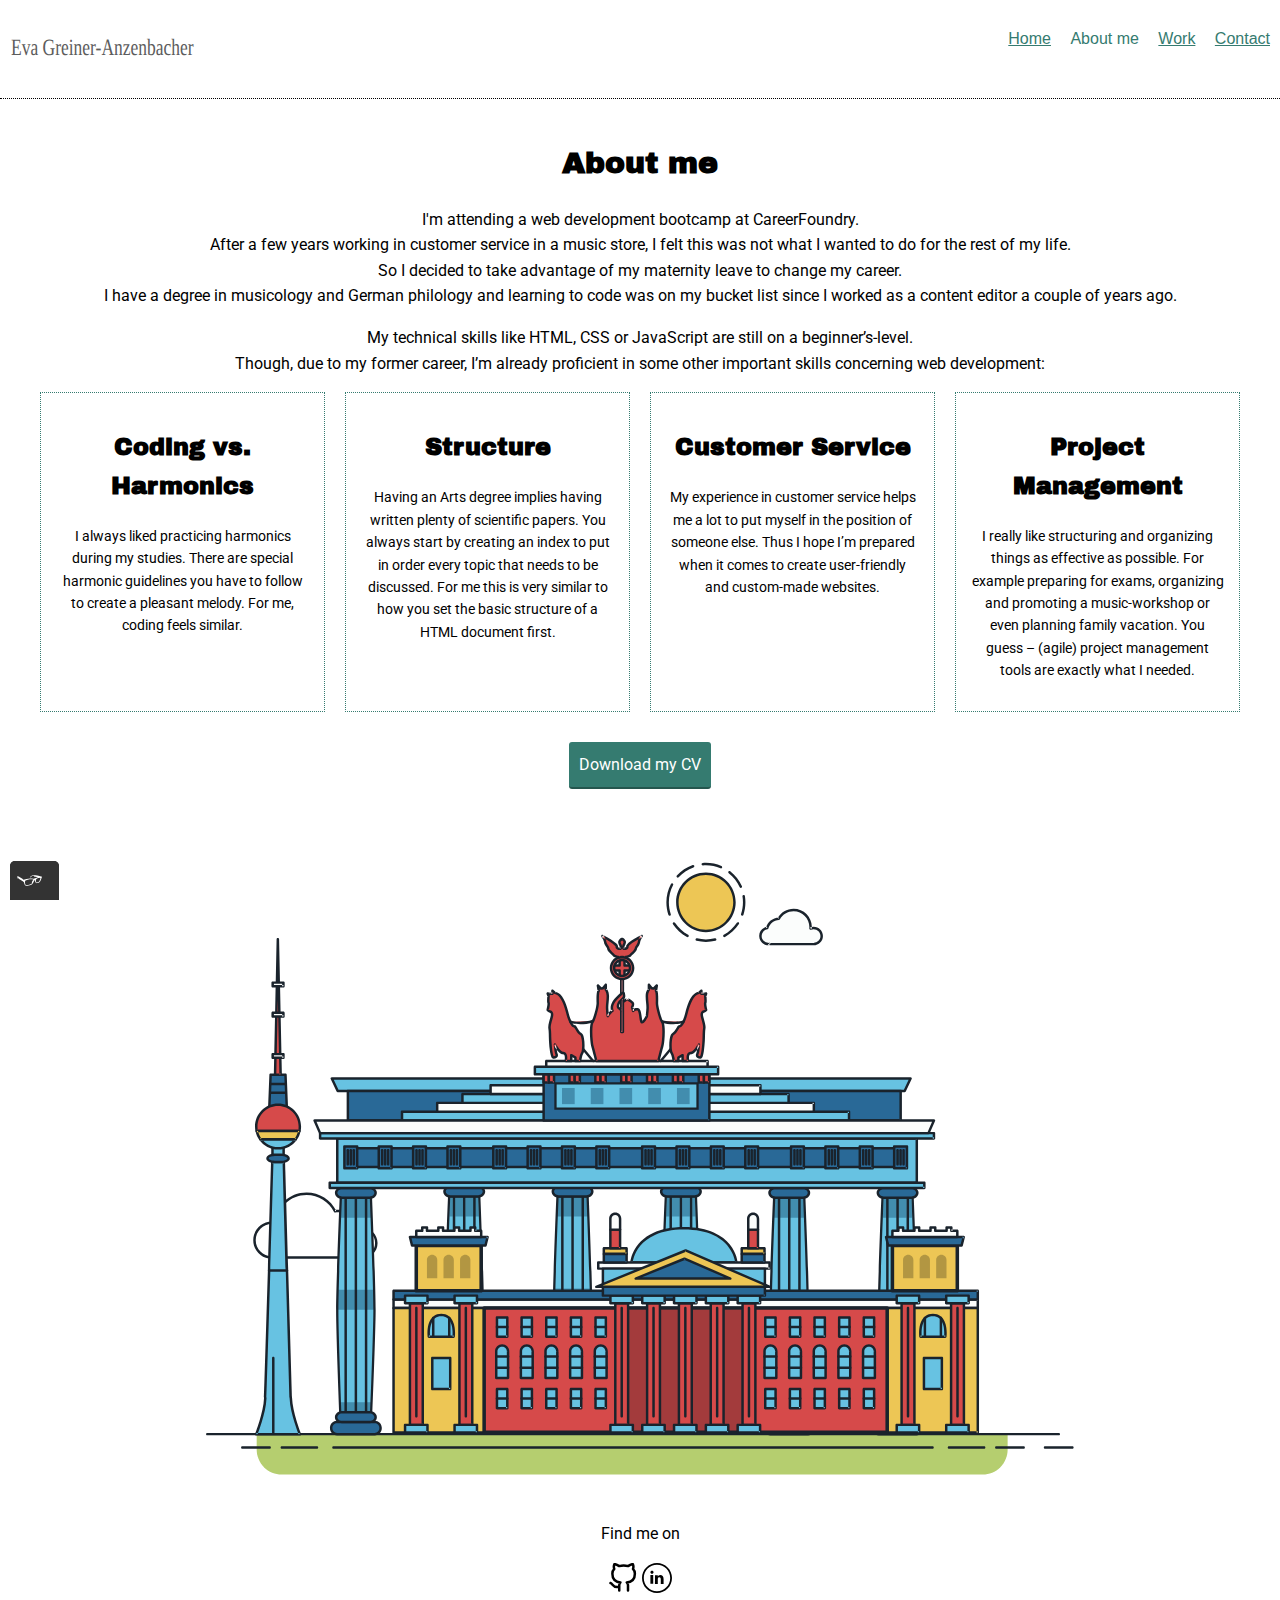
==== about.html @ 139b93e6 "Changed class name for navigation list items in about.html" ====
<!DOCTYPE html>
<html lang="en">
  <head>
    <meta charset="utf-8">
    <title>About Eva Greiner-Anzenbacher</title>
    <link rel="shortcut icon" type="image/png" href="img/shortcut_icon_2.png" sizes="32x32">
    <link rel="stylesheet" type="text/css" href="css/normalize.css">
    <link href="https://fonts.googleapis.com/css?family=Roboto:400,700&display=swap" rel="stylesheet">
    <link href="https://fonts.googleapis.com/css?family=Archivo+Black" rel="stylesheet">
    <link rel="stylesheet" type="text/CSS" href="css/style.production.css">
    <meta name="viewport" content="width=device-width, initial-scale=1">
  </head>
  <body>
    <header class="page-header">
      <a href="index.html"><img src="img/eva-greiner-anzenbacher-logo-2.svg" alt="Personal logo of Eva Greiner-Anzenbacher" class="page-header__item"></a>
      <nav class=" main navigation page-header__item">
        <ul role="menubar" class="navigation-list">
          <li role="presentation">
            <a href="index.html" role="menuitem" class="navigation-list__item navigation-list__item">Home</a>
          </li>
          <li role="presentation">
            <a href="about.html" role="menuitem" class="navigation-list__item navigation-list__item--active">About me</a>
          </li>
          <li role="presentation">
            <a href="work.html" role="menuitem" class="navigation-list__item">Work</a>
          </li>
          <li role="presentation">
            <a href="contact.html" role="menuitem" class="navigation-list__item">Contact</a>
          </li>
        </ul>
      </nav>
    </header>
    <div class="introduction">
      <h1>About me</h1>
      <p>I'm attending a web development bootcamp at CareerFoundry.<br>
        After a few years working in customer service in a music store, I felt this was not what I wanted to do for the rest of my life.<br>
        So I decided to take advantage of my maternity leave to change my career.  <br>
        I have a degree in musicology and German philology and learning to code was on my bucket list since I worked as a content editor a couple of years ago.</p>
      <p>My technical skills like HTML, CSS or JavaScript are still on a beginner’s-level.<br>
        Though, due to my former career, I’m already proficient in some other important skills concerning web development:</p>
        <section>
          <div class="my-skills">
            <div class="my-skills__item">
              <h2>Coding vs. Harmonics</h2>
              <p>I always liked practicing harmonics during my studies. There are special harmonic guidelines you have to follow to create a pleasant melody. For me, coding feels similar.</p>
            </div>
            <div class="my-skills__item">
              <h2>Structure</h2>
              <p>Having an Arts degree implies having written plenty of scientific papers. You always start by creating an index to put in order every topic that needs to be discussed. For me this is very similar to how you set the basic structure of a HTML document first.</p>
            </div>
            <div class="my-skills__item">
              <h2>Customer Service</h2>
              <p>My experience in customer service helps me a lot to put myself in the position of someone else. Thus I hope I’m prepared when it comes to create user-friendly and custom-made websites.</p>
            </div>
            <div class="my-skills__item">
              <h2>Project Management</h2>
              <p>I really like structuring and organizing things as effective as possible. For example preparing for exams, organizing and promoting a music-workshop or even planning family vacation. You guess – (agile) project management tools are exactly what I needed. </p>
            </div>
          </div>
        </section>
      <a href="https://github.com/evagrean/portfolio-website/raw/master/downloads/Resume.pdf" target="pdf-frame" class="button" download>Download my CV</a>
      <svg xmlns="http://www.w3.org/2000/svg" class="berlin-illustration" viewBox="0 0 700 505" xmlns:xlink="http://www.w3.org/1999/xlink">
        <defs>
          <polygon id="a" points=".06 231.917 .06 .929 688.717 .929 688.717 231.917" />
        </defs>
        <g fill="none" fill-rule="evenodd">
          <g transform="translate(0, 241)" class="cloud-front">
            <path fill="#1A232C" d="M87.602,29 L87.602,28 C87.326,28.001 87.103,28.024 86.927,28.033 L86.979,29.031 L87.947,28.78 C85.741,20.282 78.041,14.002 68.852,14 C67.858,14 66.904,14.096 65.98,14.231 L66.125,15.22 L67.019,14.772 C62.626,6.015 53.567,0.001 43.102,0 C29.041,0.002 17.524,10.848 16.443,24.632 L17.44,24.71 L17.606,23.724 C16.803,23.589 15.969,23.5 15.102,23.5 C6.817,23.501 0.102,30.215 0.102,38.5 C0.102,46.785 6.817,53.499 15.102,53.5 L87.602,53.5 C94.644,53.499 100.351,47.792 100.352,40.75 C100.351,33.708 94.644,28.001 87.602,28 L87.602,30 C90.573,30 93.254,31.202 95.203,33.149 C97.15,35.097 98.351,37.778 98.352,40.75 C98.351,43.722 97.15,46.403 95.203,48.351 C93.254,50.298 90.573,51.5 87.602,51.5 L15.102,51.5 C11.509,51.5 8.265,50.046 5.909,47.692 C3.555,45.337 2.102,42.093 2.102,38.5 C2.102,34.907 3.555,31.663 5.909,29.308 C8.265,26.954 11.509,25.5 15.102,25.5 C15.831,25.5 16.553,25.575 17.273,25.697 C17.551,25.743 17.832,25.672 18.055,25.499 C18.277,25.325 18.414,25.07 18.436,24.789 C19.436,12.04 30.094,1.998 43.102,2 C52.786,1.999 61.163,7.564 65.231,15.669 C65.425,16.055 65.842,16.272 66.27,16.21 C67.132,16.084 67.988,16 68.852,16 C77.108,15.998 84.027,21.647 86.011,29.283 C86.13,29.741 86.557,30.054 87.031,30.03 C87.27,30.017 87.457,29.999 87.602,30 L87.602,29"
            transform="translate(38 36)" />
          </g>
          <path fill="#B5CE6F" d="M646.484,484.382 C646.484,489.501 644.531,494.62 640.627,498.525 C636.722,502.43 631.603,504.382 626.484,504.382 L60.873,504.382 C55.754,504.382 50.636,502.43 46.731,498.525 C42.826,494.62 40.873,489.501 40.873,484.382 L40.873,471.917 L646.484,471.917 L646.484,484.382"
          />
          <polyline fill="#67C2E2" points="334.824 185.029 101.449 185.029 106.209 195.08 563.438 195.08 568.2 185.029 334.824 185.029" />
          <path fill="#1A232C" d="M334.824,185.029 L334.824,184.029 L101.449,184.029 C101.104,184.029 100.788,184.203 100.604,184.494 C100.42,184.785 100.398,185.146 100.545,185.457 L105.306,195.508 C105.471,195.856 105.824,196.079 106.209,196.079 L563.438,196.079 C563.824,196.079 564.177,195.856 564.342,195.508 L569.104,185.457 C569.251,185.146 569.229,184.785 569.045,184.494 C568.861,184.203 568.544,184.029 568.2,184.029 L334.824,184.029 L334.824,186.029 L566.62,186.029 L562.806,194.08 L106.842,194.08 L103.029,186.029 L334.824,186.029 L334.824,185.029"
          />
          <polygon fill="#296997" points="114.416 218.974 560.222 218.974 560.222 195.08 114.416 195.08" />
          <path fill="#1A232C" d="M560.222,218.974 L560.222,217.974 L115.416,217.974 L115.416,196.079 L559.222,196.079 L559.222,218.974 L560.222,218.974 L560.222,217.974 L560.222,218.974 L561.222,218.974 L561.222,195.08 C561.222,194.816 561.115,194.559 560.929,194.372 C560.742,194.186 560.485,194.08 560.222,194.08 L114.416,194.08 C114.152,194.08 113.895,194.186 113.708,194.372 C113.522,194.559 113.416,194.816 113.416,195.08 L113.416,218.974 C113.416,219.237 113.522,219.495 113.708,219.681 C113.895,219.867 114.152,219.974 114.416,219.974 L560.222,219.974 C560.485,219.974 560.742,219.867 560.929,219.681 C561.115,219.495 561.222,219.237 561.222,218.974 L560.222,218.974"
          />
          <polygon fill="#67C2E2" points="105.85 269.08 573.225 269.08 573.225 233.398 105.85 233.398" />
          <path fill="#1A232C" d="M573.225,233.398 L573.225,232.398 L105.85,232.398 C105.587,232.398 105.329,232.505 105.143,232.691 C104.957,232.877 104.85,233.134 104.85,233.398 L104.85,269.08 C104.85,269.344 104.957,269.601 105.143,269.788 C105.329,269.974 105.587,270.08 105.85,270.08 L573.225,270.08 C573.488,270.08 573.745,269.974 573.932,269.788 C574.118,269.601 574.225,269.344 574.225,269.08 L574.225,233.398 C574.225,233.134 574.118,232.877 573.932,232.691 C573.745,232.505 573.488,232.398 573.225,232.398 L573.225,233.398 L572.225,233.398 L572.225,268.08 L106.85,268.08 L106.85,234.398 L573.225,234.398 L573.225,233.398 L572.225,233.398 L573.225,233.398"
          />
          <polygon fill="#296997" points="116.751 256.508 562.557 256.508 562.557 241.243 116.751 241.243" />
          <path fill="#1A232C" d="M562.557,256.508 L562.557,255.508 L117.75,255.508 L117.75,242.243 L561.557,242.243 L561.557,256.508 L562.557,256.508 L562.557,255.508 L562.557,256.508 L563.557,256.508 L563.557,241.243 C563.557,240.979 563.45,240.722 563.264,240.535 C563.078,240.349 562.82,240.243 562.557,240.243 L116.75,240.243 C116.487,240.243 116.23,240.349 116.043,240.535 C115.857,240.722 115.751,240.979 115.751,241.243 L115.751,256.508 C115.751,256.771 115.857,257.029 116.043,257.215 C116.23,257.401 116.487,257.508 116.751,257.508 L562.557,257.508 C562.82,257.508 563.077,257.401 563.264,257.215 C563.45,257.029 563.557,256.771 563.557,256.508 L562.557,256.508"
          />
          <polygon fill="#67C2E2" points="158.07 218.974 518.563 218.974 518.563 211.858 158.07 211.858" />
          <path fill="#1A232C" d="M518.563,211.858 L518.563,210.858 L158.07,210.858 C157.807,210.858 157.549,210.964 157.363,211.151 C157.177,211.337 157.07,211.594 157.07,211.858 L157.07,218.974 C157.07,219.237 157.177,219.495 157.363,219.681 C157.549,219.867 157.807,219.974 158.07,219.974 L518.563,219.974 C518.826,219.974 519.083,219.867 519.27,219.681 C519.456,219.495 519.562,219.237 519.562,218.974 L519.562,211.858 C519.562,211.594 519.456,211.337 519.27,211.151 C519.083,210.964 518.826,210.858 518.563,210.858 L518.563,211.858 L517.563,211.858 L517.563,217.974 L159.07,217.974 L159.07,212.858 L518.563,212.858 L518.563,211.858 L517.563,211.858 L518.563,211.858"
          />
          <polygon fill="#FBFDFC" points="186.438 211.858 490.194 211.858 490.194 204.741 186.438 204.741" />
          <path fill="#1A232C" d="M490.194,204.741 L490.194,203.741 L186.438,203.741 C186.175,203.741 185.917,203.848 185.731,204.034 C185.545,204.221 185.438,204.478 185.438,204.741 L185.438,211.858 C185.438,212.121 185.545,212.379 185.731,212.565 C185.917,212.751 186.175,212.858 186.438,212.858 L490.194,212.858 C490.458,212.858 490.715,212.751 490.902,212.565 C491.088,212.379 491.194,212.121 491.194,211.858 L491.194,204.741 C491.194,204.478 491.088,204.221 490.902,204.034 C490.715,203.848 490.458,203.741 490.194,203.741 L490.194,204.741 L489.194,204.741 L489.194,210.858 L187.438,210.858 L187.438,205.741 L490.194,205.741 L490.194,204.741 L489.194,204.741 L490.194,204.741"
          />
          <polygon fill="#67C2E2" points="206.805 204.741 469.828 204.741 469.828 197.624 206.805 197.624" />
          <path fill="#1A232C" d="M469.828,197.624 L469.828,196.624 L206.805,196.624 C206.541,196.624 206.284,196.731 206.098,196.917 C205.911,197.103 205.805,197.361 205.805,197.624 L205.805,204.741 C205.805,205.005 205.911,205.262 206.098,205.449 C206.284,205.635 206.541,205.741 206.805,205.741 L469.828,205.741 C470.091,205.741 470.349,205.635 470.535,205.449 C470.722,205.262 470.828,205.005 470.828,204.741 L470.828,197.624 C470.828,197.361 470.722,197.103 470.535,196.917 C470.349,196.731 470.091,196.624 469.828,196.624 L469.828,197.624 L468.828,197.624 L468.828,203.741 L207.805,203.741 L207.805,198.624 L469.828,198.624 L469.828,197.624 L468.828,197.624 L469.828,197.624"
          />
          <polygon fill="#FBFDFC" points="229.521 197.624 447.111 197.624 447.111 190.509 229.521 190.509" />
          <path fill="#1A232C" d="M447.111,190.509 L447.111,189.509 L229.521,189.509 C229.258,189.509 229,189.616 228.814,189.802 C228.628,189.988 228.521,190.246 228.521,190.509 L228.521,197.624 C228.521,197.888 228.628,198.145 228.814,198.332 C229,198.518 229.258,198.624 229.521,198.624 L447.111,198.624 C447.375,198.624 447.632,198.518 447.818,198.332 C448.005,198.145 448.111,197.888 448.111,197.624 L448.111,190.509 C448.111,190.246 448.005,189.988 447.818,189.802 C447.632,189.616 447.375,189.509 447.111,189.509 L447.111,190.509 L446.111,190.509 L446.111,196.624 L230.521,196.624 L230.521,191.509 L447.111,191.509 L447.111,190.509 L446.111,190.509 L447.111,190.509"
          />
          <path fill="#67C2E2" d="M135.607,355.447 C135.163,337.766 134.264,313.326 133.648,297.387 C133.274,287.721 133.004,281.18 133.004,281.18 L108.722,281.18 C108.722,281.18 108.452,287.721 108.079,297.387 C107.462,313.326 106.563,337.766 106.119,355.447 C105.953,362.059 105.85,367.732 105.85,371.653 L105.85,371.654 C105.85,386.117 107.243,424.332 108.089,446.189 C108.457,455.706 108.722,462.126 108.722,462.126 L133.004,462.126 C133.004,462.126 133.269,455.706 133.637,446.189 C134.482,424.332 135.876,386.117 135.876,371.654 L135.876,371.653 C135.876,367.732 135.773,362.059 135.607,355.447"
          />
          <path fill="#428DAE" d="M133.648 297.387L108.079 297.387C108.452 287.721 108.722 281.18 108.722 281.18L133.004 281.18C133.004 281.18 133.274 287.721 133.648 297.387M135.876 371.654L105.85 371.654 105.85 371.653C105.85 367.732 105.953 362.059 106.119 355.447L135.607 355.447C135.773 362.059 135.876 367.732 135.876 371.653L135.876 371.654M133.004 462.126L108.722 462.126C108.722 462.126 108.457 455.706 108.089 446.189L133.637 446.189C133.269 455.706 133.004 462.126 133.004 462.126"
          />
          <path fill="#1A232C" d="M109.612,461.199 L132.114,461.199 C132.447,453.007 134.949,390.886 134.949,371.653 C134.949,352.42 132.447,290.299 132.114,282.108 L109.612,282.108 C109.279,290.299 106.778,352.42 106.778,371.653 C106.778,390.886 109.279,453.007 109.612,461.199 Z M133.895,463.054 L107.832,463.054 L107.794,462.164 C107.766,461.466 104.922,392.193 104.922,371.653 C104.922,351.114 107.766,281.839 107.794,281.142 L107.832,280.252 L133.895,280.252 L133.931,281.142 C133.96,281.839 136.804,351.114 136.804,371.653 C136.804,392.193 133.96,461.466 133.931,462.164 L133.895,463.054 L133.895,463.054 Z"
          />
          <path fill="#1A232C" d="M111.638 281.18L111.638 462.126C111.638 462.679 112.086 463.126 112.638 463.126 113.19 463.126 113.638 462.679 113.638 462.126L113.638 281.18C113.638 280.628 113.19 280.18 112.638 280.18 112.086 280.18 111.638 280.628 111.638 281.18M119.863 281.18L119.863 462.126C119.863 462.679 120.311 463.126 120.863 463.126 121.416 463.126 121.863 462.679 121.863 462.126L121.863 281.18C121.863 280.628 121.416 280.18 120.863 280.18 120.311 280.18 119.863 280.628 119.863 281.18M128.088 281.18L128.088 462.126C128.088 462.679 128.536 463.126 129.088 463.126 129.64 463.126 130.088 462.679 130.088 462.126L130.088 281.18C130.088 280.628 129.64 280.18 129.088 280.18 128.536 280.18 128.088 280.628 128.088 281.18"
          />
          <path fill="#296997" d="M136.79,277.265 C136.79,279.418 134.675,281.18 132.09,281.18 L109.636,281.18 C107.051,281.18 104.936,279.418 104.936,277.265 C104.936,275.111 107.051,273.349 109.636,273.349 L132.09,273.349 C134.675,273.349 136.79,275.111 136.79,277.265"
          />
          <path fill="#1A232C" d="M136.79,277.265 L135.79,277.265 C135.789,278.005 135.433,278.704 134.769,279.262 C134.109,279.814 133.155,280.181 132.09,280.18 L109.636,280.18 C108.571,280.181 107.617,279.814 106.956,279.262 C106.293,278.704 105.936,278.005 105.936,277.265 C105.936,276.524 106.293,275.825 106.957,275.267 C107.617,274.715 108.571,274.348 109.636,274.349 L132.09,274.349 C133.155,274.348 134.109,274.716 134.769,275.267 C135.433,275.825 135.789,276.524 135.79,277.265 L137.79,277.265 C137.791,275.851 137.09,274.593 136.049,273.731 C135.006,272.863 133.61,272.35 132.09,272.349 L109.636,272.349 C108.116,272.35 106.72,272.863 105.676,273.731 C104.636,274.593 103.935,275.851 103.936,277.265 C103.935,278.678 104.636,279.937 105.677,280.798 C106.72,281.666 108.116,282.179 109.636,282.18 L132.09,282.18 C133.61,282.179 135.006,281.666 136.049,280.798 C137.09,279.937 137.791,278.678 137.79,277.265 L136.79,277.265"
          />
          <path fill="#296997" d="M140.775,467.217 C140.775,469.803 138.661,471.917 136.076,471.917 L105.65,471.917 C103.065,471.917 100.951,469.803 100.951,467.217 L100.951,466.825 C100.951,464.241 103.065,462.126 105.65,462.126 L136.076,462.126 C138.661,462.126 140.775,464.241 140.775,466.825 L140.775,467.217"
          />
          <path fill="#1A232C" d="M140.775,467.217 L139.775,467.217 C139.775,468.235 139.361,469.155 138.688,469.83 C138.013,470.503 137.093,470.917 136.076,470.917 L105.65,470.917 C104.633,470.917 103.713,470.504 103.038,469.83 C102.365,469.155 101.951,468.235 101.951,467.217 L101.951,466.825 C101.951,465.808 102.365,464.889 103.038,464.214 C103.713,463.54 104.633,463.127 105.65,463.126 L136.076,463.126 C137.093,463.127 138.013,463.54 138.688,464.214 C139.362,464.889 139.775,465.808 139.775,466.825 L139.775,467.217 L141.775,467.217 L141.775,466.825 C141.772,463.684 139.217,461.13 136.076,461.126 L105.65,461.126 C102.509,461.13 99.955,463.684 99.951,466.825 L99.951,467.217 C99.954,470.36 102.509,472.914 105.65,472.917 L136.076,472.917 C139.217,472.914 141.772,470.36 141.775,467.217 L140.775,467.217"
          />
          <path fill="#296997" d="M136.79,458.208 C136.79,460.363 134.675,462.126 132.09,462.126 L109.636,462.126 C107.051,462.126 104.936,460.363 104.936,458.208 C104.936,456.057 107.051,454.292 109.636,454.292 L132.09,454.292 C134.675,454.292 136.79,456.057 136.79,458.208"
          />
          <path fill="#1A232C" d="M136.79,458.208 L135.79,458.208 C135.789,458.949 135.432,459.649 134.769,460.207 C134.108,460.76 133.154,461.128 132.09,461.126 L109.636,461.126 C108.572,461.128 107.617,460.76 106.957,460.207 C106.293,459.649 105.936,458.949 105.936,458.208 C105.936,457.47 106.293,456.77 106.957,456.212 C107.617,455.659 108.572,455.291 109.636,455.292 L132.09,455.292 C133.154,455.291 134.108,455.659 134.769,456.212 C135.433,456.77 135.789,457.47 135.79,458.208 L137.79,458.208 C137.791,456.796 137.09,455.538 136.05,454.675 C135.006,453.808 133.61,453.294 132.09,453.292 L109.636,453.292 C108.115,453.294 106.719,453.808 105.676,454.675 C104.636,455.538 103.935,456.796 103.936,458.208 C103.935,459.622 104.636,460.881 105.676,461.743 C106.72,462.611 108.116,463.125 109.636,463.126 L132.09,463.126 C133.61,463.125 135.006,462.611 136.05,461.743 C137.09,460.881 137.791,459.622 137.79,458.208 L136.79,458.208"
          />
          <path fill="#67C2E2" d="M572.471,355.447 C572.025,337.766 571.126,313.326 570.51,297.387 C570.137,287.721 569.867,281.18 569.867,281.18 L545.585,281.18 C545.585,281.18 545.315,287.721 544.942,297.387 C544.326,313.326 543.427,337.766 542.981,355.447 C542.815,362.059 542.713,367.732 542.713,371.653 L542.713,371.654 C542.713,386.117 544.107,424.332 544.952,446.189 C545.32,455.706 545.585,462.126 545.585,462.126 L569.867,462.126 C569.867,462.126 570.132,455.706 570.499,446.189 C571.346,424.332 572.739,386.117 572.739,371.654 L572.739,371.653 C572.739,367.732 572.637,362.059 572.471,355.447"
          />
          <path fill="#428DAE" d="M569.582 297.387L566.951 297.387 566.951 282.108 568.977 282.108C569.063 284.206 569.29 289.841 569.582 297.387M564.951 297.387L545.871 297.387C546.162 289.841 546.39 284.206 546.476 282.108L564.951 282.108 564.951 297.387M571.8 369.187L566.951 369.187 566.951 356.265 571.562 356.265C571.685 361.272 571.771 365.701 571.8 369.187M564.951 369.187L543.653 369.187C543.684 365.512 543.777 360.79 543.912 355.447L553.551 355.447 553.551 356.265 564.951 356.265 564.951 369.187"
          />
          <path fill="#1A232C" d="M546.476,461.199 L568.977,461.199 C569.31,453.007 571.812,390.886 571.812,371.653 C571.812,352.42 569.31,290.299 568.977,282.108 L546.476,282.108 C546.142,290.299 543.642,352.42 543.642,371.653 C543.642,390.886 546.142,453.007 546.476,461.199 M570.758,463.054 L544.694,463.054 L544.658,462.164 C544.629,461.466 541.785,392.193 541.785,371.653 C541.785,351.114 544.629,281.839 544.658,281.142 L544.694,280.252 L570.758,280.252 L570.795,281.142 C570.823,281.839 573.667,351.114 573.667,371.653 C573.667,392.193 570.823,461.466 570.795,462.164 L570.758,463.054"
          />
          <path fill="#1A232C" d="M548.501 281.18L548.501 462.126C548.501 462.679 548.949 463.126 549.501 463.126 550.053 463.126 550.501 462.679 550.501 462.126L550.501 281.18C550.501 280.628 550.053 280.18 549.501 280.18 548.949 280.18 548.501 280.628 548.501 281.18M556.727 281.18L556.727 462.126C556.727 462.679 557.174 463.126 557.727 463.126 558.279 463.126 558.727 462.679 558.727 462.126L558.727 281.18C558.727 280.628 558.279 280.18 557.727 280.18 557.174 280.18 556.727 280.628 556.727 281.18M564.951 281.18L564.951 462.126C564.951 462.679 565.399 463.126 565.951 463.126 566.503 463.126 566.951 462.679 566.951 462.126L566.951 281.18C566.951 280.628 566.503 280.18 565.951 280.18 565.399 280.18 564.951 280.628 564.951 281.18"
          />
          <path fill="#296997" d="M573.653,277.265 C573.653,279.418 571.537,281.18 568.953,281.18 L546.499,281.18 C543.915,281.18 541.799,279.418 541.799,277.265 C541.799,275.111 543.915,273.349 546.499,273.349 L568.953,273.349 C571.537,273.349 573.653,275.111 573.653,277.265"
          />
          <path fill="#1A232C" d="M573.653,277.265 L572.653,277.265 C572.653,278.005 572.296,278.704 571.632,279.262 C570.972,279.814 570.017,280.181 568.953,280.18 L546.499,280.18 C545.435,280.181 544.48,279.814 543.82,279.262 C543.156,278.704 542.8,278.005 542.799,277.265 C542.8,276.525 543.156,275.825 543.82,275.267 C544.481,274.715 545.435,274.348 546.499,274.349 L568.953,274.349 C570.017,274.348 570.972,274.715 571.632,275.267 C572.296,275.825 572.653,276.525 572.653,277.265 L574.653,277.265 C574.654,275.851 573.953,274.593 572.912,273.731 C571.869,272.863 570.473,272.35 568.953,272.349 L546.499,272.349 C544.979,272.35 543.583,272.863 542.54,273.731 C541.499,274.593 540.798,275.851 540.799,277.265 C540.798,278.679 541.499,279.937 542.54,280.798 C543.583,281.666 544.979,282.179 546.499,282.18 L568.953,282.18 C570.473,282.179 571.869,281.666 572.912,280.798 C573.953,279.937 574.654,278.679 574.653,277.265 L573.653,277.265"
          />
          <path fill="#296997" d="M577.639,467.217 C577.639,469.803 575.524,471.917 572.938,471.917 L542.514,471.917 C539.929,471.917 537.813,469.803 537.813,467.217 L537.813,466.825 C537.813,464.241 539.929,462.126 542.514,462.126 L572.938,462.126 C575.524,462.126 577.639,464.241 577.639,466.825 L577.639,467.217"
          />
          <path fill="#1A232C" d="M577.639,467.217 L576.639,467.217 C576.638,468.235 576.225,469.155 575.551,469.83 C574.876,470.503 573.956,470.917 572.938,470.917 L542.514,470.917 C541.497,470.917 540.576,470.503 539.901,469.83 C539.227,469.155 538.814,468.234 538.813,467.217 L538.813,466.825 C538.814,465.808 539.227,464.889 539.901,464.214 C540.576,463.54 541.497,463.127 542.514,463.126 L572.938,463.126 C573.956,463.127 574.876,463.54 575.551,464.214 C576.225,464.888 576.638,465.808 576.639,466.825 L576.639,467.217 L578.639,467.217 L578.639,466.825 C578.635,463.684 576.081,461.13 572.938,461.126 L542.514,461.126 C539.372,461.13 536.817,463.684 536.813,466.825 L536.813,467.217 C536.817,470.36 539.372,472.914 542.514,472.917 L572.938,472.917 C576.081,472.914 578.635,470.359 578.639,467.217 L577.639,467.217"
          />
          <path fill="#296997" d="M573.653,458.208 C573.653,460.363 571.537,462.126 568.953,462.126 L546.499,462.126 C543.915,462.126 541.799,460.363 541.799,458.208 C541.799,456.057 543.915,454.292 546.499,454.292 L568.953,454.292 C571.537,454.292 573.653,456.057 573.653,458.208"
          />
          <path fill="#1A232C" d="M573.653,458.208 L572.653,458.208 C572.653,458.949 572.296,459.649 571.632,460.207 C570.971,460.76 570.017,461.128 568.953,461.126 L546.499,461.126 C545.435,461.128 544.481,460.76 543.82,460.207 C543.157,459.649 542.799,458.949 542.799,458.208 C542.799,457.47 543.156,456.77 543.82,456.212 C544.481,455.659 545.435,455.291 546.499,455.292 L568.953,455.292 C570.017,455.291 570.971,455.659 571.632,456.212 C572.296,456.77 572.653,457.47 572.653,458.208 L574.653,458.208 C574.654,456.796 573.953,455.538 572.912,454.675 C571.869,453.808 570.473,453.294 568.953,453.292 L546.499,453.292 C544.979,453.294 543.583,453.808 542.54,454.675 C541.499,455.538 540.798,456.796 540.799,458.208 C540.798,459.622 541.499,460.881 542.54,461.743 C543.583,462.611 544.979,463.125 546.499,463.126 L568.953,463.126 C570.473,463.125 571.869,462.611 572.912,461.743 C573.953,460.881 574.654,459.622 574.653,458.208 L573.653,458.208"
          />
          <path fill="#67C2E2" d="M485.098,355.447 C484.654,337.766 483.753,313.326 483.137,297.387 C482.764,287.721 482.494,281.18 482.494,281.18 L458.213,281.18 C458.213,281.18 457.942,287.721 457.569,297.387 C456.953,313.326 456.055,337.766 455.608,355.447 C455.443,362.059 455.34,367.732 455.34,371.653 L455.34,371.654 C455.34,386.117 456.733,424.332 457.58,446.189 C457.948,455.706 458.213,462.126 458.213,462.126 L482.494,462.126 C482.494,462.126 482.759,455.706 483.126,446.189 C483.973,424.332 485.366,386.117 485.366,371.654 L485.366,371.653 C485.366,367.732 485.265,362.059 485.098,355.447"
          />
          <path fill="#428DAE" d="M483.137 297.387L457.569 297.387C457.942 287.721 458.213 281.18 458.213 281.18L482.494 281.18C482.494 281.18 482.764 287.721 483.137 297.387M485.355 369.187L455.351 369.187C455.382 365.502 455.475 360.78 455.608 355.447L485.098 355.447C485.232 360.78 485.325 365.502 485.355 369.187"
          />
          <path fill="#1A232C" d="M459.103,461.199 L481.605,461.199 C481.938,453.007 484.439,390.886 484.439,371.653 C484.439,352.42 481.938,290.299 481.605,282.108 L459.103,282.108 C458.769,290.299 456.268,352.42 456.268,371.653 C456.268,390.886 458.769,453.007 459.103,461.199 Z M483.386,463.054 L457.321,463.054 L457.285,462.164 C457.256,461.466 454.412,392.193 454.412,371.653 C454.412,351.114 457.256,281.839 457.285,281.142 L457.321,280.252 L483.386,280.252 L483.422,281.142 C483.45,281.839 486.294,351.114 486.294,371.653 C486.294,392.193 483.45,461.466 483.422,462.164 L483.386,463.054 L483.386,463.054 Z"
          />
          <path fill="#1A232C" d="M461.128 281.18L461.128 462.126C461.128 462.679 461.576 463.126 462.128 463.126 462.68 463.126 463.128 462.679 463.128 462.126L463.128 281.18C463.128 280.628 462.68 280.18 462.128 280.18 461.576 280.18 461.128 280.628 461.128 281.18M469.354 281.18L469.354 462.126C469.354 462.679 469.801 463.126 470.354 463.126 470.906 463.126 471.354 462.679 471.354 462.126L471.354 281.18C471.354 280.628 470.906 280.18 470.354 280.18 469.801 280.18 469.354 280.628 469.354 281.18M477.578 281.18L477.578 462.126C477.578 462.679 478.026 463.126 478.578 463.126 479.13 463.126 479.578 462.679 479.578 462.126L479.578 281.18C479.578 280.628 479.13 280.18 478.578 280.18 478.026 280.18 477.578 280.628 477.578 281.18"
          />
          <path fill="#296997" d="M486.281,277.265 C486.281,279.418 484.164,281.18 481.58,281.18 L459.126,281.18 C456.542,281.18 454.426,279.418 454.426,277.265 C454.426,275.111 456.542,273.349 459.126,273.349 L481.58,273.349 C484.164,273.349 486.281,275.111 486.281,277.265"
          />
          <path fill="#1A232C" d="M486.281,277.265 L485.281,277.265 C485.281,278.005 484.924,278.704 484.26,279.262 C483.599,279.814 482.644,280.181 481.58,280.18 L459.126,280.18 C458.062,280.181 457.107,279.814 456.447,279.262 C455.783,278.704 455.427,278.005 455.426,277.265 C455.427,276.525 455.783,275.825 456.447,275.267 C457.108,274.715 458.062,274.348 459.126,274.349 L481.58,274.349 C482.644,274.348 483.599,274.716 484.26,275.268 C484.924,275.825 485.281,276.525 485.281,277.265 L487.281,277.265 C487.282,275.851 486.58,274.593 485.54,273.731 C484.496,272.863 483.1,272.35 481.58,272.349 L459.126,272.349 C457.606,272.35 456.21,272.863 455.167,273.731 C454.126,274.593 453.425,275.851 453.426,277.265 C453.425,278.679 454.126,279.937 455.167,280.798 C456.21,281.666 457.606,282.179 459.126,282.18 L481.58,282.18 C483.1,282.179 484.496,281.666 485.54,280.799 C486.58,279.937 487.282,278.679 487.281,277.265 L486.281,277.265"
          />
          <path fill="#296997" d="M490.266,467.217 C490.266,469.803 488.151,471.917 485.565,471.917 L455.141,471.917 C452.556,471.917 450.44,469.803 450.44,467.217 L450.44,466.825 C450.44,464.241 452.556,462.126 455.141,462.126 L485.565,462.126 C488.151,462.126 490.266,464.241 490.266,466.825 L490.266,467.217"
          />
          <path fill="#1A232C" d="M490.266,467.217 L489.266,467.217 C489.265,468.235 488.852,469.155 488.178,469.83 C487.503,470.503 486.583,470.917 485.565,470.917 L455.141,470.917 C454.124,470.917 453.203,470.503 452.528,469.83 C451.854,469.155 451.441,468.234 451.44,467.217 L451.44,466.825 C451.441,465.808 451.854,464.889 452.528,464.214 C453.203,463.54 454.124,463.127 455.141,463.126 L485.565,463.126 C486.583,463.127 487.503,463.54 488.178,464.214 C488.852,464.888 489.265,465.808 489.266,466.825 L489.266,467.217 L491.266,467.217 L491.266,466.825 C491.262,463.684 488.708,461.13 485.565,461.126 L455.141,461.126 C451.999,461.13 449.444,463.684 449.44,466.825 L449.44,467.217 C449.444,470.36 451.999,472.914 455.141,472.917 L485.565,472.917 C488.708,472.914 491.262,470.359 491.266,467.217 L490.266,467.217"
          />
          <path fill="#296997" d="M486.281,458.208 C486.281,460.363 484.164,462.126 481.58,462.126 L459.126,462.126 C456.542,462.126 454.426,460.363 454.426,458.208 C454.426,456.057 456.542,454.292 459.126,454.292 L481.58,454.292 C484.164,454.292 486.281,456.057 486.281,458.208"
          />
          <path fill="#1A232C" d="M486.281,458.208 L485.281,458.208 C485.281,458.949 484.923,459.649 484.26,460.207 C483.599,460.76 482.644,461.128 481.58,461.126 L459.126,461.126 C458.062,461.128 457.108,460.76 456.447,460.207 C455.784,459.649 455.427,458.949 455.426,458.208 C455.426,457.47 455.783,456.77 456.447,456.212 C457.108,455.659 458.062,455.291 459.126,455.292 L481.58,455.292 C482.644,455.291 483.598,455.659 484.26,456.212 C484.924,456.77 485.281,457.47 485.281,458.208 L487.281,458.208 C487.282,456.795 486.58,455.538 485.54,454.675 C484.496,453.808 483.1,453.294 481.58,453.292 L459.126,453.292 C457.606,453.294 456.21,453.808 455.167,454.675 C454.126,455.538 453.425,456.796 453.426,458.208 C453.425,459.622 454.126,460.881 455.167,461.743 C456.21,462.611 457.606,463.125 459.126,463.126 L481.58,463.126 C483.1,463.125 484.496,462.611 485.54,461.743 C486.581,460.881 487.282,459.622 487.281,458.208 L486.281,458.208"
          />
          <path fill="#67C2E2" d="M397.726,354.466 C397.28,336.787 396.381,312.346 395.765,296.407 C395.392,286.742 395.122,280.2 395.122,280.2 L370.84,280.2 C370.84,280.2 370.57,286.742 370.197,296.407 C369.581,312.346 368.682,336.787 368.236,354.466 C368.07,361.078 367.968,366.751 367.968,370.672 L367.968,370.673 C367.968,385.136 369.361,423.352 370.207,445.208 C370.575,454.726 370.84,461.146 370.84,461.146 L395.122,461.146 C395.122,461.146 395.386,454.726 395.754,445.208 C396.601,423.352 397.994,385.136 397.994,370.673 L397.994,370.672 C397.994,366.751 397.892,361.078 397.726,354.466"
          />
          <path fill="#428DAE" d="M394.837 296.407L392.206 296.407 392.206 281.127 394.233 281.127C394.318 283.225 394.545 288.861 394.837 296.407L394.837 296.407zM383.981 296.407L390.206 296.407 390.206 281.127 383.981 281.127 383.981 296.407zM375.756 296.407L381.98 296.407 381.98 281.127 375.756 281.127 375.756 296.407zM373.756 296.407L371.126 296.407C371.417 288.861 371.645 283.225 371.73 281.127L373.756 281.127 373.756 296.407 373.756 296.407zM397.062 369.187L392.206 369.187 392.206 354.466 396.796 354.466C396.943 360.298 397.041 365.389 397.062 369.187L397.062 369.187zM383.981 369.187L390.206 369.187 390.206 354.466 383.981 354.466 383.981 369.187zM375.756 369.187L381.98 369.187 381.98 354.466 375.756 354.466 375.756 369.187zM373.756 369.187L368.9 369.187C368.921 365.389 369.019 360.298 369.166 354.466L373.756 354.466 373.756 369.187 373.756 369.187z"
          />
          <path fill="#1A232C" d="M371.73,460.218 L394.233,460.218 C394.565,452.027 397.066,389.906 397.066,370.672 C397.066,351.44 394.565,289.319 394.233,281.127 L371.73,281.127 C371.397,289.319 368.895,351.44 368.895,370.672 C368.895,389.906 371.397,452.027 371.73,460.218 M396.013,462.074 L369.949,462.074 L369.912,461.184 C369.884,460.486 367.04,391.212 367.04,370.672 C367.04,350.133 369.884,280.859 369.912,280.162 L369.949,279.272 L396.013,279.272 L396.05,280.162 C396.078,280.859 398.922,350.133 398.922,370.672 C398.922,391.212 396.078,460.486 396.05,461.184 L396.013,462.074"
          />
          <path fill="#1A232C" d="M373.756 280.2L373.756 461.146C373.756 461.698 374.203 462.146 374.756 462.146 375.308 462.146 375.756 461.698 375.756 461.146L375.756 280.2C375.756 279.647 375.308 279.2 374.756 279.2 374.203 279.2 373.756 279.647 373.756 280.2M381.98 280.2L381.98 461.146C381.98 461.698 382.428 462.146 382.98 462.146 383.533 462.146 383.981 461.698 383.981 461.146L383.981 280.2C383.981 279.647 383.533 279.2 382.98 279.2 382.428 279.2 381.98 279.647 381.98 280.2M390.206 280.2L390.206 461.146C390.206 461.698 390.654 462.146 391.206 462.146 391.758 462.146 392.206 461.698 392.206 461.146L392.206 280.2C392.206 279.647 391.758 279.2 391.206 279.2 390.654 279.2 390.206 279.647 390.206 280.2"
          />
          <path fill="#296997" d="M398.908,276.285 C398.908,278.439 396.792,280.2 394.208,280.2 L371.754,280.2 C369.17,280.2 367.053,278.439 367.053,276.285 C367.053,274.13 369.17,272.369 371.754,272.369 L394.208,272.369 C396.792,272.369 398.908,274.13 398.908,276.285"
          />
          <path fill="#1A232C" d="M398.908,276.285 L397.908,276.285 C397.907,277.025 397.551,277.724 396.887,278.281 C396.227,278.833 395.272,279.201 394.208,279.2 L371.754,279.2 C370.69,279.201 369.735,278.833 369.074,278.281 C368.41,277.724 368.053,277.025 368.053,276.285 C368.053,275.544 368.41,274.845 369.074,274.287 C369.735,273.735 370.69,273.367 371.754,273.369 L394.208,273.369 C395.272,273.367 396.227,273.735 396.887,274.287 C397.551,274.844 397.907,275.544 397.908,276.285 L399.908,276.285 C399.909,274.871 399.208,273.612 398.167,272.75 C397.124,271.883 395.728,271.37 394.208,271.369 L371.754,271.369 C370.234,271.37 368.838,271.883 367.794,272.75 C366.754,273.612 366.052,274.871 366.053,276.285 C366.052,277.699 366.754,278.957 367.795,279.818 C368.838,280.686 370.234,281.198 371.754,281.2 L394.208,281.2 C395.728,281.198 397.123,280.686 398.167,279.818 C399.208,278.957 399.909,277.698 399.908,276.285 L398.908,276.285"
          />
          <path fill="#296997" d="M402.894,466.237 C402.894,468.823 400.779,470.937 398.193,470.937 L367.768,470.937 C365.183,470.937 363.068,468.823 363.068,466.237 L363.068,465.844 C363.068,463.26 365.183,461.146 367.768,461.146 L398.193,461.146 C400.779,461.146 402.894,463.26 402.894,465.844 L402.894,466.237"
          />
          <path fill="#1A232C" d="M402.894,466.237 L401.894,466.237 C401.893,467.254 401.48,468.174 400.806,468.849 C400.131,469.523 399.211,469.937 398.193,469.937 L367.768,469.937 C366.751,469.937 365.831,469.523 365.156,468.849 C364.482,468.174 364.069,467.254 364.068,466.237 L364.068,465.844 C364.069,464.828 364.482,463.908 365.156,463.233 C365.831,462.56 366.751,462.146 367.768,462.146 L398.193,462.146 C399.211,462.146 400.131,462.56 400.806,463.233 C401.48,463.908 401.893,464.828 401.894,465.844 L401.894,466.237 L403.894,466.237 L403.894,465.844 C403.89,462.703 401.336,460.15 398.193,460.146 L367.768,460.146 C364.626,460.15 362.072,462.703 362.068,465.844 L362.068,466.237 C362.072,469.379 364.626,471.933 367.768,471.937 L398.193,471.937 C401.336,471.933 403.89,469.379 403.894,466.237 L402.894,466.237"
          />
          <path fill="#296997" d="M398.908,457.228 C398.908,459.382 396.792,461.146 394.208,461.146 L371.754,461.146 C369.17,461.146 367.053,459.382 367.053,457.228 C367.053,455.077 369.17,453.312 371.754,453.312 L394.208,453.312 C396.792,453.312 398.908,455.077 398.908,457.228"
          />
          <path fill="#1A232C" d="M398.908,457.228 L397.908,457.228 C397.908,457.968 397.55,458.669 396.887,459.226 C396.226,459.779 395.272,460.147 394.208,460.146 L371.754,460.146 C370.69,460.147 369.736,459.779 369.074,459.226 C368.411,458.668 368.053,457.968 368.053,457.228 C368.053,456.489 368.41,455.789 369.074,455.231 C369.736,454.679 370.69,454.311 371.754,454.312 L394.208,454.312 C395.272,454.311 396.226,454.679 396.887,455.231 C397.551,455.789 397.908,456.489 397.908,457.228 L399.908,457.228 C399.909,455.815 399.208,454.557 398.167,453.695 C397.124,452.827 395.728,452.313 394.208,452.312 L371.754,452.312 C370.234,452.313 368.838,452.827 367.794,453.695 C366.754,454.557 366.052,455.815 366.053,457.228 C366.052,458.642 366.753,459.901 367.794,460.763 C368.838,461.631 370.234,462.145 371.754,462.146 L394.208,462.146 C395.728,462.145 397.124,461.631 398.167,460.763 C399.208,459.9 399.909,458.642 399.908,457.228 L398.908,457.228"
          />
          <path fill="#67C2E2" d="M310.353,354.466 C309.908,336.787 309.009,312.346 308.393,296.407 C308.019,286.742 307.75,280.2 307.75,280.2 L283.467,280.2 C283.467,280.2 283.198,286.742 282.824,296.407 C282.208,312.346 281.309,336.787 280.864,354.466 C280.698,361.078 280.596,366.751 280.596,370.672 L280.596,370.673 C280.596,385.136 281.989,423.352 282.834,445.208 C283.202,454.726 283.467,461.146 283.467,461.146 L307.75,461.146 C307.75,461.146 308.014,454.726 308.382,445.208 C309.228,423.352 310.622,385.136 310.622,370.673 L310.622,370.672 C310.622,366.751 310.518,361.078 310.353,354.466"
          />
          <path fill="#428DAE" d="M308.393 296.407L282.824 296.407C283.198 286.742 283.467 280.2 283.467 280.2L307.75 280.2C307.75 280.2 308.019 286.742 308.393 296.407M310.617 369.187L280.6 369.187C280.621 365.377 280.718 360.285 280.864 354.466L310.353 354.466C310.498 360.285 310.596 365.377 310.617 369.187"
          />
          <path fill="#1A232C" d="M284.357,460.218 L306.86,460.218 C307.193,452.027 309.694,389.906 309.694,370.672 C309.694,351.44 307.193,289.319 306.86,281.127 L284.357,281.127 C284.024,289.319 281.523,351.44 281.523,370.672 C281.523,389.906 284.024,452.027 284.357,460.218 Z M308.639,462.074 L282.576,462.074 L282.54,461.184 C282.511,460.486 279.668,391.212 279.668,370.672 C279.668,350.133 282.511,280.859 282.54,280.162 L282.576,279.272 L308.639,279.272 L308.677,280.162 C308.706,280.859 311.549,350.133 311.549,370.672 C311.549,391.212 308.706,460.486 308.677,461.184 L308.639,462.074 L308.639,462.074 Z"
          />
          <path fill="#1A232C" d="M286.383 280.2L286.383 461.146C286.383 461.698 286.831 462.146 287.383 462.146 287.936 462.146 288.383 461.698 288.383 461.146L288.383 280.2C288.383 279.647 287.936 279.2 287.383 279.2 286.831 279.2 286.383 279.647 286.383 280.2M294.608 280.2L294.608 461.146C294.608 461.698 295.056 462.146 295.608 462.146 296.161 462.146 296.608 461.698 296.608 461.146L296.608 280.2C296.608 279.647 296.161 279.2 295.608 279.2 295.056 279.2 294.608 279.647 294.608 280.2M302.834 280.2L302.834 461.146C302.834 461.698 303.281 462.146 303.834 462.146 304.386 462.146 304.834 461.698 304.834 461.146L304.834 280.2C304.834 279.647 304.386 279.2 303.834 279.2 303.281 279.2 302.834 279.647 302.834 280.2"
          />
          <path fill="#296997" d="M311.535,276.285 C311.535,278.439 309.42,280.2 306.836,280.2 L284.381,280.2 C281.797,280.2 279.681,278.439 279.681,276.285 C279.681,274.13 281.797,272.369 284.381,272.369 L306.836,272.369 C309.42,272.369 311.535,274.13 311.535,276.285"
          />
          <path fill="#1A232C" d="M311.535,276.285 L310.535,276.285 C310.534,277.025 310.177,277.724 309.514,278.282 C308.854,278.833 307.901,279.201 306.836,279.2 L284.381,279.2 C283.316,279.201 282.362,278.833 281.702,278.281 C281.038,277.724 280.681,277.025 280.681,276.285 C280.681,275.544 281.038,274.844 281.702,274.287 C282.362,273.735 283.317,273.367 284.381,273.369 L306.836,273.369 C307.9,273.367 308.854,273.735 309.514,274.287 C310.177,274.844 310.534,275.544 310.535,276.285 L312.535,276.285 C312.535,274.871 311.835,273.613 310.795,272.75 C309.751,271.883 308.356,271.37 306.836,271.369 L284.381,271.369 C282.861,271.37 281.465,271.883 280.422,272.75 C279.381,273.612 278.68,274.871 278.681,276.285 C278.68,277.698 279.381,278.957 280.422,279.818 C281.465,280.686 282.861,281.198 284.381,281.2 L306.836,281.2 C308.356,281.198 309.751,280.685 310.794,279.818 C311.835,278.956 312.535,277.698 312.535,276.285 L311.535,276.285"
          />
          <path fill="#296997" d="M315.522,466.237 C315.522,468.823 313.407,470.937 310.821,470.937 L280.396,470.937 C277.811,470.937 275.696,468.823 275.696,466.237 L275.696,465.844 C275.696,463.26 277.811,461.146 280.396,461.146 L310.821,461.146 C313.407,461.146 315.522,463.26 315.522,465.844 L315.522,466.237"
          />
          <path fill="#1A232C" d="M315.522,466.237 L314.522,466.237 C314.521,467.254 314.108,468.174 313.434,468.849 C312.759,469.523 311.838,469.937 310.821,469.937 L280.396,469.937 C279.379,469.937 278.458,469.523 277.783,468.849 C277.11,468.174 276.696,467.254 276.696,466.237 L276.696,465.844 C276.696,464.828 277.11,463.908 277.783,463.233 C278.458,462.56 279.379,462.146 280.396,462.146 L310.821,462.146 C311.838,462.146 312.759,462.56 313.434,463.233 C314.108,463.908 314.521,464.828 314.522,465.844 L314.522,466.237 L316.521,466.237 L316.521,465.844 C316.518,462.703 313.963,460.15 310.821,460.146 L280.396,460.146 C277.254,460.15 274.7,462.703 274.696,465.844 L274.696,466.237 C274.699,469.379 277.254,471.933 280.396,471.937 L310.821,471.937 C313.963,471.933 316.518,469.379 316.521,466.237 L315.522,466.237"
          />
          <path fill="#296997" d="M311.535,457.228 C311.535,459.382 309.42,461.146 306.836,461.146 L284.381,461.146 C281.797,461.146 279.681,459.382 279.681,457.228 C279.681,455.077 281.797,453.312 284.381,453.312 L306.836,453.312 C309.42,453.312 311.535,455.077 311.535,457.228"
          />
          <path fill="#1A232C" d="M311.535,457.228 L310.535,457.228 C310.534,457.969 310.177,458.669 309.514,459.227 C308.854,459.779 307.9,460.147 306.836,460.146 L284.381,460.146 C283.317,460.147 282.363,459.779 281.702,459.227 C281.038,458.669 280.681,457.968 280.681,457.228 C280.681,456.489 281.038,455.789 281.702,455.231 C282.363,454.679 283.317,454.311 284.381,454.312 L306.836,454.312 C307.9,454.311 308.854,454.679 309.514,455.231 C310.177,455.789 310.534,456.489 310.535,457.228 L312.535,457.228 C312.535,455.815 311.835,454.558 310.795,453.695 C309.752,452.827 308.356,452.313 306.836,452.312 L284.381,452.312 C282.861,452.313 281.465,452.827 280.422,453.695 C279.381,454.557 278.68,455.815 278.681,457.228 C278.68,458.642 279.381,459.9 280.422,460.763 C281.465,461.631 282.861,462.145 284.381,462.146 L306.836,462.146 C308.356,462.145 309.752,461.631 310.795,460.763 C311.835,459.9 312.535,458.641 312.535,457.228 L311.535,457.228"
          />
          <path fill="#67C2E2" d="M222.981,354.466 C222.535,336.787 221.636,312.346 221.02,296.407 C220.647,286.742 220.377,280.2 220.377,280.2 L196.094,280.2 C196.094,280.2 195.825,286.742 195.452,296.407 C194.835,312.346 193.936,336.787 193.491,354.466 C193.325,361.078 193.223,366.751 193.223,370.672 L193.223,370.673 C193.223,385.136 194.616,423.352 195.462,445.208 C195.83,454.726 196.094,461.146 196.094,461.146 L220.377,461.146 C220.377,461.146 220.642,454.726 221.009,445.208 C221.855,423.352 223.249,385.136 223.249,370.673 L223.249,370.672 C223.249,366.751 223.146,361.078 222.981,354.466"
          />
          <path fill="#428DAE" d="M220.091 296.407L209.236 296.407 209.236 281.127 219.487 281.127C219.573 283.225 219.8 288.861 220.091 296.407L220.091 296.407zM201.011 296.407L207.236 296.407 207.236 281.127 201.011 281.127 201.011 296.407zM199.011 296.407L196.381 296.407C196.672 288.861 196.899 283.225 196.985 281.127L199.011 281.127 199.011 296.407 199.011 296.407zM222.317 369.187L209.236 369.187 209.236 356.265 221.923 356.265 221.923 354.466 222.051 354.466C222.198 360.298 222.296 365.389 222.317 369.187L222.317 369.187zM201.011 369.187L207.236 369.187 207.236 356.265 201.011 356.265 201.011 369.187zM199.011 369.187L194.155 369.187C194.174 365.784 194.255 361.345 194.377 356.265L199.011 356.265 199.011 369.187 199.011 369.187z"
          />
          <path fill="#1A232C" d="M196.985,460.218 L219.487,460.218 C219.82,452.027 222.321,389.906 222.321,370.672 C222.321,351.44 219.82,289.319 219.487,281.127 L196.985,281.127 C196.651,289.319 194.151,351.44 194.151,370.672 C194.151,389.906 196.651,452.027 196.985,460.218 M221.267,462.074 L195.204,462.074 L195.167,461.184 C195.138,460.486 192.295,391.212 192.295,370.672 C192.295,350.133 195.138,280.859 195.167,280.162 L195.204,279.272 L221.267,279.272 L221.305,280.162 C221.334,280.859 224.177,350.133 224.177,370.672 C224.177,391.212 221.334,460.486 221.305,461.184 L221.267,462.074"
          />
          <path fill="#1A232C" d="M199.011 280.2L199.011 461.146C199.011 461.698 199.458 462.146 200.011 462.146 200.563 462.146 201.011 461.698 201.011 461.146L201.011 280.2C201.011 279.647 200.563 279.2 200.011 279.2 199.458 279.2 199.011 279.647 199.011 280.2M207.236 280.2L207.236 461.146C207.236 461.698 207.684 462.146 208.236 462.146 208.788 462.146 209.236 461.698 209.236 461.146L209.236 280.2C209.236 279.647 208.788 279.2 208.236 279.2 207.684 279.2 207.236 279.647 207.236 280.2M215.461 280.2L215.461 461.146C215.461 461.698 215.909 462.146 216.461 462.146 217.013 462.146 217.461 461.698 217.461 461.146L217.461 280.2C217.461 279.647 217.013 279.2 216.461 279.2 215.909 279.2 215.461 279.647 215.461 280.2"
          />
          <path fill="#296997" d="M224.162,276.285 C224.162,278.439 222.047,280.2 219.463,280.2 L197.008,280.2 C194.424,280.2 192.308,278.439 192.308,276.285 C192.308,274.13 194.424,272.369 197.008,272.369 L219.463,272.369 C222.047,272.369 224.162,274.13 224.162,276.285"
          />
          <path fill="#1A232C" d="M224.162,276.285 L223.162,276.285 C223.161,277.025 222.805,277.724 222.142,278.282 C221.482,278.833 220.528,279.201 219.463,279.2 L197.008,279.2 C195.944,279.201 194.99,278.833 194.329,278.281 C193.665,277.724 193.308,277.025 193.308,276.285 C193.308,275.544 193.665,274.845 194.329,274.287 C194.99,273.735 195.944,273.367 197.008,273.369 L219.463,273.369 C220.528,273.367 221.481,273.735 222.142,274.287 C222.805,274.844 223.161,275.544 223.162,276.285 L225.162,276.285 C225.163,274.871 224.462,273.613 223.422,272.75 C222.379,271.883 220.983,271.37 219.463,271.369 L197.008,271.369 C195.489,271.37 194.093,271.883 193.049,272.75 C192.008,273.612 191.307,274.871 191.308,276.285 C191.307,277.698 192.008,278.957 193.049,279.818 C194.093,280.686 195.489,281.198 197.008,281.2 L219.463,281.2 C220.983,281.198 222.379,280.686 223.422,279.818 C224.462,278.956 225.163,277.698 225.162,276.285 L224.162,276.285"
          />
          <path fill="#296997" d="M228.149,466.237 C228.149,468.823 226.034,470.937 223.448,470.937 L193.022,470.937 C190.438,470.937 188.323,468.823 188.323,466.237 L188.323,465.844 C188.323,463.26 190.438,461.146 193.022,461.146 L223.448,461.146 C226.034,461.146 228.149,463.26 228.149,465.844 L228.149,466.237"
          />
          <path fill="#1A232C" d="M228.149,466.237 L227.149,466.237 C227.149,467.254 226.735,468.174 226.061,468.849 C225.386,469.523 224.466,469.937 223.448,469.937 L193.022,469.937 C192.006,469.937 191.086,469.523 190.411,468.849 C189.737,468.174 189.324,467.254 189.323,466.237 L189.323,465.844 C189.324,464.828 189.737,463.908 190.411,463.233 C191.086,462.56 192.006,462.146 193.022,462.146 L223.448,462.146 C224.466,462.146 225.386,462.56 226.061,463.233 C226.735,463.908 227.149,464.828 227.149,465.844 L227.149,466.237 L229.149,466.237 L229.149,465.844 C229.145,462.703 226.59,460.15 223.448,460.146 L193.022,460.146 C189.881,460.15 187.327,462.703 187.323,465.844 L187.323,466.237 C187.327,469.379 189.881,471.933 193.022,471.937 L223.448,471.937 C226.59,471.933 229.145,469.379 229.149,466.237 L228.149,466.237"
          />
          <path fill="#296997" d="M224.162,457.228 C224.162,459.382 222.047,461.146 219.463,461.146 L197.008,461.146 C194.424,461.146 192.308,459.382 192.308,457.228 C192.308,455.077 194.424,453.312 197.008,453.312 L219.463,453.312 C222.047,453.312 224.162,455.077 224.162,457.228"
          />
          <path fill="#1A232C" d="M224.162,457.228 L223.162,457.228 C223.161,457.969 222.805,458.669 222.141,459.227 C221.481,459.779 220.527,460.147 219.463,460.146 L197.008,460.146 C195.944,460.147 194.99,459.779 194.329,459.227 C193.665,458.669 193.308,457.968 193.308,457.228 C193.308,456.489 193.665,455.789 194.329,455.231 C194.99,454.679 195.945,454.311 197.008,454.312 L219.463,454.312 C220.527,454.311 221.481,454.679 222.141,455.231 C222.805,455.789 223.161,456.489 223.162,457.228 L225.162,457.228 C225.163,455.815 224.462,454.557 223.422,453.695 C222.379,452.827 220.984,452.313 219.463,452.312 L197.008,452.312 C195.488,452.313 194.092,452.827 193.049,453.695 C192.008,454.557 191.307,455.815 191.308,457.228 C191.307,458.642 192.008,459.9 193.049,460.763 C194.092,461.631 195.488,462.145 197.008,462.146 L219.463,462.146 C220.983,462.145 222.379,461.631 223.422,460.763 C224.462,459.9 225.163,458.641 225.162,457.228 L224.162,457.228"
          />
          <polygon fill="#67C2E2" points="99.774 273.349 579.301 273.349 579.301 269.08 99.774 269.08" />
          <path fill="#1A232C" d="M579.301,273.349 L579.301,272.349 L100.774,272.349 L100.774,270.08 L578.301,270.08 L578.301,273.349 L579.301,273.349 L579.301,272.349 L579.301,273.349 L580.301,273.349 L580.301,269.08 C580.301,268.817 580.194,268.56 580.008,268.373 C579.822,268.187 579.564,268.08 579.301,268.08 L99.774,268.08 C99.511,268.08 99.254,268.187 99.067,268.373 C98.881,268.56 98.774,268.817 98.774,269.08 L98.774,273.349 C98.774,273.612 98.881,273.87 99.067,274.056 C99.254,274.242 99.511,274.349 99.774,274.349 L579.301,274.349 C579.564,274.349 579.822,274.242 580.008,274.056 C580.194,273.87 580.301,273.612 580.301,273.349 L579.301,273.349"
          />
          <polygon fill="#67C2E2" points="92.01 233.398 587.064 233.398 587.064 229.131 92.01 229.131" />
          <path fill="#1A232C" d="M587.064,233.398 L587.064,232.398 L93.01,232.398 L93.01,230.131 L586.064,230.131 L586.064,233.398 L587.064,233.398 L587.064,232.398 L587.064,233.398 L588.064,233.398 L588.064,229.131 C588.064,228.868 587.958,228.61 587.772,228.424 C587.585,228.238 587.328,228.131 587.064,228.131 L92.01,228.131 C91.746,228.131 91.489,228.238 91.303,228.424 C91.116,228.61 91.01,228.868 91.01,229.131 L91.01,233.398 C91.01,233.661 91.117,233.919 91.303,234.105 C91.489,234.291 91.746,234.398 92.01,234.398 L587.064,234.398 C587.328,234.398 587.585,234.291 587.771,234.105 C587.958,233.919 588.064,233.661 588.064,233.398 L587.064,233.398"
          />
          <polyline fill="#FBFDFC" points="337.318 218.974 87.572 218.974 92.01 229.131 582.626 229.131 587.064 218.974 337.318 218.974" />
          <path fill="#1A232C" d="M337.318,218.974 L337.318,217.974 L87.572,217.974 C87.235,217.974 86.92,218.144 86.736,218.426 C86.551,218.709 86.521,219.065 86.656,219.374 L91.093,229.532 C91.253,229.896 91.612,230.131 92.01,230.131 L582.626,230.131 C583.024,230.131 583.383,229.897 583.542,229.532 L587.981,219.374 C588.116,219.065 588.086,218.709 587.901,218.426 C587.716,218.144 587.402,217.974 587.064,217.974 L337.318,217.974 L337.318,219.974 L585.536,219.974 L581.972,228.131 L92.664,228.131 L89.1,219.974 L337.318,219.974 L337.318,218.974"
          />
          <polygon fill="#296997" points="272.283 218.974 405.943 218.974 405.943 181.701 272.283 181.701" />
          <path fill="#1A232C" d="M405.943,218.974 L405.943,217.974 L273.283,217.974 L273.283,182.701 L404.943,182.701 L404.943,218.974 L405.943,218.974 L405.943,217.974 L405.943,218.974 L406.943,218.974 L406.943,181.701 C406.943,181.437 406.837,181.18 406.65,180.993 C406.464,180.807 406.207,180.701 405.943,180.701 L272.283,180.701 C272.02,180.701 271.762,180.807 271.576,180.993 C271.39,181.18 271.283,181.437 271.283,181.701 L271.283,218.974 C271.283,219.237 271.39,219.495 271.576,219.681 C271.762,219.867 272.02,219.974 272.283,219.974 L405.943,219.974 C406.207,219.974 406.464,219.867 406.65,219.681 C406.837,219.495 406.943,219.237 406.943,218.974 L405.943,218.974"
          />
          <polygon fill="#67C2E2" points="281.833 209.312 396.393 209.312 396.393 188.946 281.833 188.946" />
          <polygon fill="#428DAE" points="287.111 205.753 297.328 205.753 297.328 192.749 287.111 192.749" />
          <polygon fill="#428DAE" points="310.284 205.753 320.501 205.753 320.501 192.749 310.284 192.749" />
          <polygon fill="#428DAE" points="333.457 205.753 343.673 205.753 343.673 192.749 333.457 192.749" />
          <polygon fill="#428DAE" points="356.63 205.753 366.847 205.753 366.847 192.749 356.63 192.749" />
          <polygon fill="#428DAE" points="379.804 205.753 390.02 205.753 390.02 192.749 379.804 192.749" />
          <path fill="#1A232C" d="M282.761,208.384 L395.465,208.384 L395.465,189.873 L282.761,189.873 L282.761,208.384 Z M280.905,210.24 L397.32,210.24 L397.32,188.018 L280.905,188.018 L280.905,210.24 Z" />
          <polygon fill="#D64A4A" points="272.283 188.359 276.48 188.359 276.48 181.701 272.283 181.701" />
          <path fill="#1A232C" d="M276.48,188.359 L276.48,187.359 L273.283,187.359 L273.283,182.701 L275.48,182.701 L275.48,188.359 L276.48,188.359 L276.48,187.359 L276.48,188.359 L277.48,188.359 L277.48,181.701 C277.48,181.437 277.374,181.18 277.188,180.993 C277.001,180.807 276.744,180.701 276.48,180.701 L272.283,180.701 C272.02,180.701 271.762,180.807 271.576,180.993 C271.39,181.18 271.283,181.437 271.283,181.701 L271.283,188.359 C271.283,188.622 271.39,188.88 271.576,189.066 C271.762,189.252 272.02,189.359 272.283,189.359 L276.48,189.359 C276.744,189.359 277.001,189.252 277.188,189.066 C277.374,188.88 277.48,188.622 277.48,188.359 L276.48,188.359"
          />
          <polygon fill="#D64A4A" points="276.48 188.359 280.678 188.359 280.678 181.701 276.48 181.701" />
          <path fill="#1A232C" d="M280.678,188.359 L280.678,187.359 L277.48,187.359 L277.48,182.701 L279.678,182.701 L279.678,188.359 L280.678,188.359 L280.678,187.359 L280.678,188.359 L281.678,188.359 L281.678,181.701 C281.678,181.437 281.571,181.18 281.385,180.993 C281.199,180.807 280.941,180.701 280.678,180.701 L276.48,180.701 C276.217,180.701 275.96,180.807 275.773,180.993 C275.587,181.18 275.48,181.437 275.48,181.701 L275.48,188.359 C275.48,188.622 275.587,188.88 275.773,189.066 C275.96,189.252 276.217,189.359 276.48,189.359 L280.678,189.359 C280.941,189.359 281.199,189.252 281.385,189.066 C281.571,188.88 281.678,188.622 281.678,188.359 L280.678,188.359"
          />
          <polygon fill="#D64A4A" points="293.13 188.359 297.328 188.359 297.328 181.701 293.13 181.701" />
          <path fill="#1A232C" d="M297.328,188.359 L297.328,187.359 L294.13,187.359 L294.13,182.701 L296.328,182.701 L296.328,188.359 L297.328,188.359 L297.328,187.359 L297.328,188.359 L298.328,188.359 L298.328,181.701 C298.328,181.437 298.221,181.18 298.035,180.993 C297.849,180.807 297.591,180.701 297.328,180.701 L293.13,180.701 C292.867,180.701 292.609,180.807 292.423,180.993 C292.237,181.18 292.13,181.437 292.13,181.701 L292.13,188.359 C292.13,188.622 292.237,188.88 292.423,189.066 C292.609,189.252 292.867,189.359 293.13,189.359 L297.328,189.359 C297.591,189.359 297.849,189.252 298.035,189.066 C298.221,188.88 298.328,188.622 298.328,188.359 L297.328,188.359"
          />
          <polygon fill="#D64A4A" points="297.328 188.359 301.524 188.359 301.524 181.701 297.328 181.701" />
          <path fill="#1A232C" d="M301.524,188.359 L301.524,187.359 L298.328,187.359 L298.328,182.701 L300.524,182.701 L300.524,188.359 L301.524,188.359 L301.524,187.359 L301.524,188.359 L302.524,188.359 L302.524,181.701 C302.524,181.437 302.418,181.18 302.232,180.993 C302.045,180.807 301.788,180.701 301.524,180.701 L297.328,180.701 C297.064,180.701 296.807,180.807 296.621,180.993 C296.434,181.18 296.328,181.437 296.328,181.701 L296.328,188.359 C296.328,188.622 296.434,188.88 296.621,189.066 C296.807,189.252 297.064,189.359 297.328,189.359 L301.524,189.359 C301.788,189.359 302.045,189.252 302.232,189.066 C302.418,188.88 302.524,188.622 302.524,188.359 L301.524,188.359"
          />
          <polygon fill="#D64A4A" points="313.977 188.359 318.175 188.359 318.175 181.701 313.977 181.701" />
          <path fill="#1A232C" d="M318.175,188.359 L318.175,187.359 L314.977,187.359 L314.977,182.701 L317.175,182.701 L317.175,188.359 L318.175,188.359 L318.175,187.359 L318.175,188.359 L319.175,188.359 L319.175,181.701 C319.175,181.437 319.068,181.18 318.882,180.993 C318.696,180.807 318.438,180.701 318.175,180.701 L313.977,180.701 C313.714,180.701 313.456,180.807 313.27,180.993 C313.084,181.18 312.977,181.437 312.977,181.701 L312.977,188.359 C312.977,188.622 313.084,188.88 313.27,189.066 C313.456,189.252 313.714,189.359 313.977,189.359 L318.175,189.359 C318.438,189.359 318.696,189.252 318.882,189.066 C319.068,188.88 319.175,188.622 319.175,188.359 L318.175,188.359"
          />
          <polygon fill="#D64A4A" points="318.175 188.359 322.372 188.359 322.372 181.701 318.175 181.701" />
          <path fill="#1A232C" d="M322.372,188.359 L322.372,187.359 L319.175,187.359 L319.175,182.701 L321.372,182.701 L321.372,188.359 L322.372,188.359 L322.372,187.359 L322.372,188.359 L323.372,188.359 L323.372,181.701 C323.372,181.437 323.265,181.18 323.079,180.993 C322.893,180.807 322.635,180.701 322.372,180.701 L318.175,180.701 C317.911,180.701 317.654,180.807 317.468,180.993 C317.281,181.18 317.175,181.437 317.175,181.701 L317.175,188.359 C317.175,188.622 317.282,188.88 317.468,189.066 C317.654,189.252 317.911,189.359 318.175,189.359 L322.372,189.359 C322.635,189.359 322.892,189.252 323.079,189.066 C323.265,188.88 323.372,188.622 323.372,188.359 L322.372,188.359"
          />
          <polygon fill="#D64A4A" points="334.824 188.359 339.022 188.359 339.022 181.701 334.824 181.701" />
          <path fill="#1A232C" d="M339.022,188.359 L339.022,187.359 L335.824,187.359 L335.824,182.701 L338.021,182.701 L338.022,188.359 L339.022,188.359 L339.022,187.359 L339.022,188.359 L340.021,188.359 L340.021,181.701 C340.021,181.437 339.915,181.18 339.729,180.993 C339.542,180.807 339.285,180.701 339.022,180.701 L334.824,180.701 C334.561,180.701 334.303,180.807 334.117,180.993 C333.931,181.18 333.824,181.437 333.824,181.701 L333.824,188.359 C333.824,188.622 333.931,188.88 334.117,189.066 C334.303,189.252 334.561,189.359 334.824,189.359 L339.022,189.359 C339.285,189.359 339.542,189.252 339.729,189.066 C339.915,188.88 340.021,188.622 340.021,188.359 L339.022,188.359"
          />
          <polygon fill="#D64A4A" points="339.022 188.359 343.219 188.359 343.219 181.701 339.022 181.701" />
          <path fill="#1A232C" d="M343.219,188.359 L343.219,187.359 L340.021,187.359 L340.021,182.701 L342.219,182.701 L342.219,188.359 L343.219,188.359 L343.219,187.359 L343.219,188.359 L344.219,188.359 L344.219,181.701 C344.219,181.437 344.112,181.18 343.926,180.993 C343.74,180.807 343.482,180.701 343.219,180.701 L339.022,180.701 C338.758,180.701 338.501,180.807 338.314,180.993 C338.128,181.18 338.022,181.437 338.022,181.701 L338.022,188.359 C338.022,188.622 338.128,188.88 338.314,189.066 C338.501,189.252 338.758,189.359 339.022,189.359 L343.219,189.359 C343.482,189.359 343.74,189.252 343.926,189.066 C344.112,188.88 344.219,188.622 344.219,188.359 L343.219,188.359"
          />
          <polygon fill="#D64A4A" points="355.671 188.359 359.868 188.359 359.868 181.701 355.671 181.701" />
          <path fill="#1A232C" d="M359.868,188.359 L359.868,187.359 L356.671,187.359 L356.671,182.701 L358.868,182.701 L358.868,188.359 L359.868,188.359 L359.868,187.359 L359.868,188.359 L360.868,188.359 L360.868,181.701 C360.868,181.437 360.762,181.18 360.575,180.993 C360.389,180.807 360.132,180.701 359.868,180.701 L355.671,180.701 C355.408,180.701 355.15,180.807 354.964,180.993 C354.778,181.18 354.671,181.437 354.671,181.701 L354.671,188.359 C354.671,188.622 354.778,188.88 354.964,189.066 C355.15,189.252 355.408,189.359 355.671,189.359 L359.868,189.359 C360.132,189.359 360.389,189.252 360.575,189.066 C360.762,188.88 360.868,188.622 360.868,188.359 L359.868,188.359"
          />
          <polygon fill="#D64A4A" points="359.868 188.359 364.065 188.359 364.065 181.701 359.868 181.701" />
          <path fill="#1A232C" d="M364.065,188.359 L364.065,187.359 L360.868,187.359 L360.868,182.701 L363.065,182.701 L363.065,188.359 L364.065,188.359 L364.065,187.359 L364.065,188.359 L365.065,188.359 L365.065,181.701 C365.065,181.437 364.959,181.18 364.773,180.993 C364.586,180.807 364.329,180.701 364.065,180.701 L359.868,180.701 C359.605,180.701 359.347,180.807 359.161,180.993 C358.975,181.18 358.868,181.437 358.868,181.701 L358.868,188.359 C358.868,188.622 358.975,188.88 359.161,189.066 C359.347,189.252 359.605,189.359 359.868,189.359 L364.065,189.359 C364.329,189.359 364.586,189.252 364.773,189.066 C364.959,188.88 365.065,188.622 365.065,188.359 L364.065,188.359"
          />
          <polygon fill="#D64A4A" points="376.518 188.359 380.715 188.359 380.715 181.701 376.518 181.701" />
          <path fill="#1A232C" d="M380.715,188.359 L380.715,187.359 L377.518,187.359 L377.518,182.701 L379.715,182.701 L379.715,188.359 L380.715,188.359 L380.715,187.359 L380.715,188.359 L381.715,188.359 L381.715,181.701 C381.715,181.437 381.608,181.18 381.422,180.993 C381.236,180.807 380.978,180.701 380.715,180.701 L376.518,180.701 C376.254,180.701 375.997,180.807 375.81,180.993 C375.624,181.18 375.518,181.437 375.518,181.701 L375.518,188.359 C375.518,188.622 375.624,188.88 375.81,189.066 C375.997,189.252 376.254,189.359 376.518,189.359 L380.715,189.359 C380.978,189.359 381.236,189.252 381.422,189.066 C381.608,188.88 381.715,188.622 381.715,188.359 L380.715,188.359"
          />
          <polygon fill="#D64A4A" points="380.715 188.359 384.912 188.359 384.912 181.701 380.715 181.701" />
          <path fill="#1A232C" d="M384.912,188.359 L384.912,187.359 L381.715,187.359 L381.715,182.701 L383.912,182.701 L383.912,188.359 L384.912,188.359 L384.912,187.359 L384.912,188.359 L385.912,188.359 L385.912,181.701 C385.912,181.437 385.805,181.18 385.619,180.993 C385.433,180.807 385.175,180.701 384.912,180.701 L380.715,180.701 C380.452,180.701 380.194,180.807 380.008,180.993 C379.822,181.18 379.715,181.437 379.715,181.701 L379.715,188.359 C379.715,188.622 379.822,188.88 380.008,189.066 C380.194,189.252 380.452,189.359 380.715,189.359 L384.912,189.359 C385.175,189.359 385.433,189.252 385.619,189.066 C385.805,188.88 385.912,188.622 385.912,188.359 L384.912,188.359"
          />
          <polygon fill="#D64A4A" points="397.364 188.359 401.561 188.359 401.561 181.701 397.364 181.701" />
          <path fill="#1A232C" d="M401.561,188.359 L401.561,187.359 L398.364,187.359 L398.364,182.701 L400.561,182.701 L400.561,188.359 L401.561,188.359 L401.561,187.359 L401.561,188.359 L402.561,188.359 L402.561,181.701 C402.561,181.437 402.454,181.18 402.268,180.993 C402.081,180.807 401.824,180.701 401.561,180.701 L397.364,180.701 C397.101,180.701 396.843,180.807 396.657,180.993 C396.471,181.18 396.364,181.437 396.364,181.701 L396.364,188.359 C396.364,188.622 396.471,188.88 396.657,189.066 C396.843,189.252 397.101,189.359 397.364,189.359 L401.561,189.359 C401.824,189.359 402.081,189.252 402.268,189.066 C402.454,188.88 402.561,188.622 402.561,188.359 L401.561,188.359"
          />
          <polygon fill="#D64A4A" points="401.561 188.359 405.759 188.359 405.759 181.701 401.561 181.701" />
          <path fill="#1A232C" d="M405.759,188.359 L405.759,187.359 L402.561,187.359 L402.561,182.701 L404.759,182.701 L404.759,188.359 L405.759,188.359 L405.759,187.359 L405.759,188.359 L406.759,188.359 L406.759,181.701 C406.759,181.437 406.652,181.18 406.466,180.993 C406.28,180.807 406.022,180.701 405.759,180.701 L401.561,180.701 C401.297,180.701 401.04,180.807 400.853,180.993 C400.667,181.18 400.561,181.437 400.561,181.701 L400.561,188.359 C400.561,188.622 400.667,188.88 400.853,189.066 C401.04,189.252 401.297,189.359 401.561,189.359 L405.759,189.359 C406.022,189.359 406.28,189.252 406.466,189.066 C406.652,188.88 406.759,188.622 406.759,188.359 L405.759,188.359"
          />
          <polygon fill="#67C2E2" points="265.221 181.701 413.006 181.701 413.006 175.695 265.221 175.695" />
          <path fill="#1A232C" d="M413.006,175.695 L413.006,174.695 L265.221,174.695 C264.957,174.695 264.7,174.801 264.514,174.988 C264.327,175.174 264.221,175.431 264.221,175.695 L264.221,181.701 C264.221,181.964 264.327,182.221 264.514,182.408 C264.7,182.594 264.957,182.701 265.221,182.701 L413.006,182.701 C413.269,182.701 413.527,182.594 413.713,182.408 C413.899,182.221 414.006,181.964 414.006,181.701 L414.006,175.695 C414.006,175.431 413.899,175.174 413.713,174.988 C413.527,174.801 413.269,174.695 413.006,174.695 L413.006,175.695 L412.006,175.695 L412.006,180.701 L266.221,180.701 L266.221,176.695 L413.006,176.695 L413.006,175.695 L412.006,175.695 L413.006,175.695"
          />
          <polygon fill="#FBFDFC" points="274.382 175.695 404.506 175.695 404.506 170.979 274.382 170.979" />
          <path fill="#1A232C" d="M404.506,170.979 L404.506,169.979 L274.382,169.979 C274.119,169.979 273.861,170.086 273.675,170.272 C273.489,170.458 273.382,170.716 273.382,170.979 L273.382,175.695 C273.382,175.958 273.489,176.216 273.675,176.402 C273.861,176.588 274.119,176.695 274.382,176.695 L404.506,176.695 C404.769,176.695 405.027,176.588 405.213,176.402 C405.399,176.216 405.506,175.958 405.506,175.695 L405.506,170.979 C405.506,170.716 405.399,170.458 405.213,170.272 C405.027,170.086 404.769,169.979 404.506,169.979 L404.506,170.979 L403.506,170.979 L403.506,174.695 L275.382,174.695 L275.382,171.979 L404.506,171.979 L404.506,170.979 L403.506,170.979 L404.506,170.979"
          />
          <path fill="#D64A4A" d="M375.91,159.845 L366.735,170.979" />
          <path fill="#1A232C" d="M375.138,159.209 L365.964,170.343 C365.612,170.769 365.673,171.399 366.099,171.751 C366.526,172.102 367.156,172.041 367.507,171.615 L376.682,160.481 C377.033,160.055 376.972,159.425 376.546,159.073 C376.12,158.722 375.49,158.783 375.138,159.209"
          />
          <path fill="#D64A4A" d="M401.361,153.429 C401.361,153.429 400.742,167.964 398.733,168.119 C396.723,168.273 395.486,167.037 396.259,165.335 C397.031,163.634 397.495,157.604 397.495,157.604 C397.495,157.604 394.402,164.098 390.847,164.562 C387.29,165.026 388.837,170.979 388.837,170.979 L384.353,170.979 L384.353,166.263 L380.95,168.273 L380.95,170.979 L377.239,170.979 C377.239,170.979 376.621,165.953 375.384,164.252 C374.147,162.552 374.147,150.336 376.775,149.099 C379.404,147.862 380.485,143.068 382.033,142.914 C383.579,142.759 385.435,139.049 386.672,135.183 C387.909,131.317 390.46,117.285 397.418,116.009 L399.506,114.269 L399.506,116.704 C399.506,116.704 400.55,116.473 401.361,116.936 L403.333,116.588 L402.637,118.676 C402.637,118.676 403.101,122.851 402.637,124.011 C402.173,125.17 403.333,129.693 403.333,129.693 C403.333,129.693 402.985,130.737 401.478,131.085 C399.97,131.433 399.622,132.593 399.854,134.448 C400.086,136.304 402.289,141.986 401.825,144.653 C401.361,147.321 401.519,150.726 401.361,153.429"
          />
          <path fill="#1A232C" d="M401.361,153.429 L400.362,153.387 C400.362,153.387 400.353,153.608 400.332,154.002 C400.26,155.379 400.05,158.847 399.645,161.95 C399.444,163.499 399.189,164.962 398.898,165.982 C398.756,166.49 398.597,166.888 398.479,167.088 L398.408,167.196 L398.387,167.221 L398.569,167.406 L398.449,167.179 L398.387,167.221 L398.569,167.406 L398.449,167.179 L398.697,167.651 L398.657,167.121 L398.449,167.179 L398.697,167.651 L398.657,167.121 L398.4,167.132 C397.86,167.133 397.483,166.988 397.289,166.836 C397.096,166.675 397.036,166.56 397.026,166.316 C397.026,166.178 397.06,165.99 397.169,165.749 C397.429,165.165 397.598,164.439 397.76,163.595 C398.232,161.093 398.49,157.699 398.492,157.681 C398.529,157.199 398.219,156.762 397.753,156.638 C397.286,156.513 396.8,156.738 396.592,157.174 L396.563,157.235 C396.404,157.559 395.603,159.129 394.473,160.622 C393.91,161.368 393.264,162.092 392.605,162.628 C391.945,163.168 391.285,163.5 390.717,163.57 C390.092,163.65 389.529,163.876 389.079,164.214 C388.399,164.723 388.006,165.437 387.788,166.143 C387.568,166.854 387.503,167.584 387.502,168.266 C387.505,169.843 387.859,171.184 387.869,171.23 L388.837,170.979 L388.837,169.979 L385.353,169.979 L385.353,166.263 C385.353,165.903 385.161,165.573 384.848,165.395 C384.535,165.216 384.154,165.219 383.844,165.402 L380.442,167.412 C380.137,167.592 379.95,167.919 379.95,168.273 L379.95,169.979 L377.239,169.979 L377.239,170.979 L378.232,170.857 C378.229,170.84 378.073,169.562 377.754,168.047 C377.594,167.289 377.395,166.472 377.146,165.71 C376.893,164.947 376.61,164.245 376.192,163.664 L376.176,163.636 C376.129,163.552 376.04,163.311 375.966,162.986 C375.733,162 375.58,160.263 375.582,158.403 C375.581,156.47 375.74,154.375 376.074,152.735 C376.24,151.917 376.452,151.213 376.681,150.727 C376.904,150.231 377.156,150.009 377.201,150.004 C378.062,149.596 378.721,148.948 379.272,148.253 C380.096,147.208 380.706,146.017 381.241,145.125 C381.505,144.681 381.752,144.314 381.942,144.105 C382.036,144 382.113,143.937 382.15,143.914 L382.173,143.901 L382.117,143.754 L382.132,143.909 L382.173,143.901 L382.117,143.754 L382.132,143.909 C382.515,143.87 382.854,143.729 383.15,143.547 C383.668,143.224 384.09,142.773 384.499,142.232 C385.107,141.42 385.67,140.39 386.198,139.232 C386.723,138.074 387.208,136.789 387.624,135.488 C387.953,134.457 388.339,132.869 388.858,131.003 C389.632,128.212 390.698,124.826 392.168,122.09 C392.9,120.722 393.733,119.522 394.645,118.638 C395.56,117.752 396.531,117.189 397.598,116.992 C397.765,116.962 397.928,116.885 398.058,116.777 L398.506,116.404 L398.506,116.704 C398.506,117.008 398.643,117.294 398.88,117.484 C399.117,117.674 399.426,117.747 399.723,117.681 L399.644,117.325 L399.716,117.682 L399.723,117.681 L399.644,117.325 L399.716,117.682 C399.725,117.68 399.905,117.646 400.129,117.646 C400.388,117.644 400.688,117.698 400.865,117.805 C401.069,117.921 401.303,117.962 401.535,117.921 L401.853,117.865 L401.688,118.36 C401.642,118.498 401.627,118.641 401.643,118.787 C401.643,118.787 401.655,118.894 401.674,119.088 C401.73,119.666 401.843,120.989 401.843,122.112 C401.843,122.485 401.83,122.836 401.803,123.115 C401.778,123.391 401.725,123.606 401.708,123.639 C401.549,124.057 401.533,124.424 401.527,124.834 C401.531,125.838 401.744,127.072 401.95,128.105 C402.157,129.132 402.362,129.931 402.364,129.942 L403.333,129.693 L402.384,129.377 L402.762,129.503 L402.395,129.347 L402.384,129.377 L402.762,129.503 L402.395,129.347 C402.392,129.356 402.329,129.497 402.165,129.654 C401.999,129.81 401.739,129.996 401.253,130.11 C400.462,130.284 399.756,130.712 399.337,131.358 C398.916,131.999 398.789,132.737 398.788,133.5 C398.788,133.844 398.815,134.201 398.861,134.572 C398.93,135.103 399.092,135.731 399.296,136.481 C399.602,137.597 400.005,138.947 400.329,140.271 C400.655,141.591 400.892,142.895 400.889,143.819 C400.889,144.076 400.872,144.301 400.84,144.482 C400.353,147.317 400.521,150.743 400.363,153.371 L400.362,153.387 L401.361,153.429 L402.36,153.487 C402.516,150.709 402.37,147.325 402.81,144.825 C402.867,144.499 402.889,144.165 402.889,143.819 C402.883,142.181 402.401,140.226 401.915,138.423 C401.671,137.525 401.422,136.673 401.225,135.952 C401.027,135.236 400.882,134.633 400.846,134.324 C400.807,134.016 400.788,133.74 400.788,133.5 C400.787,132.958 400.889,132.631 401.005,132.462 C401.122,132.297 401.261,132.17 401.703,132.059 C402.656,131.843 403.32,131.368 403.712,130.929 C404.108,130.49 404.25,130.103 404.282,130.009 C404.342,129.829 404.349,129.629 404.302,129.445 L404.269,129.315 C404.195,129.014 404.006,128.224 403.837,127.337 C403.668,126.455 403.525,125.457 403.527,124.834 C403.527,124.694 403.534,124.575 403.545,124.493 L403.561,124.4 L403.566,124.381 L403.547,124.375 L403.565,124.382 L403.566,124.381 L403.547,124.375 L403.565,124.382 C403.703,124.028 403.753,123.689 403.793,123.311 C403.83,122.935 403.843,122.529 403.843,122.112 C403.842,120.451 403.632,118.585 403.631,118.566 L402.637,118.676 L403.585,118.993 L404.282,116.905 C404.394,116.569 404.321,116.203 404.09,115.935 C403.859,115.667 403.508,115.542 403.159,115.603 L401.187,115.952 L401.361,116.936 L401.858,116.068 C401.224,115.711 400.595,115.649 400.129,115.646 C399.661,115.647 399.337,115.718 399.289,115.728 L399.506,116.704 L400.506,116.704 L400.506,114.269 C400.506,113.88 400.282,113.528 399.93,113.363 C399.578,113.198 399.165,113.252 398.866,113.501 L396.778,115.24 L397.418,116.009 L397.238,115.025 C395.176,115.405 393.519,116.71 392.195,118.377 C390.205,120.888 388.847,124.295 387.829,127.447 C387.323,129.023 386.907,130.535 386.561,131.829 C386.215,133.121 385.936,134.204 385.719,134.878 C385.118,136.76 384.36,138.607 383.599,139.946 C383.22,140.615 382.838,141.155 382.513,141.494 C382.352,141.663 382.206,141.78 382.101,141.844 C381.995,141.91 381.938,141.919 381.934,141.919 C381.485,141.964 381.12,142.169 380.841,142.397 C380.351,142.803 380.016,143.307 379.669,143.86 C379.161,144.688 378.665,145.643 378.108,146.459 C377.555,147.28 376.945,147.922 376.35,148.194 C375.615,148.556 375.203,149.184 374.869,149.88 C374.379,150.938 374.079,152.284 373.874,153.772 C373.673,155.257 373.583,156.873 373.582,158.403 C373.583,159.803 373.658,161.127 373.803,162.222 C373.876,162.77 373.966,163.261 374.081,163.689 C374.201,164.12 374.322,164.481 374.575,164.84 C374.777,165.11 375.034,165.674 375.245,166.331 C375.569,167.321 375.826,168.528 375.994,169.475 C376.079,169.949 376.142,170.358 376.185,170.648 C376.206,170.793 376.221,170.908 376.232,170.985 L376.247,171.101 C376.308,171.601 376.735,171.979 377.239,171.979 L380.95,171.979 C381.214,171.979 381.471,171.872 381.657,171.686 C381.844,171.5 381.95,171.242 381.95,170.979 L381.95,168.844 L383.353,168.015 L383.353,170.979 C383.353,171.242 383.459,171.5 383.645,171.686 C383.832,171.872 384.089,171.979 384.353,171.979 L388.837,171.979 C389.148,171.979 389.438,171.836 389.628,171.591 C389.818,171.345 389.883,171.028 389.805,170.727 L389.803,170.721 C389.776,170.62 389.5,169.458 389.502,168.266 C389.498,167.536 389.614,166.806 389.854,166.343 C389.973,166.109 390.11,165.941 390.277,165.816 C390.445,165.692 390.65,165.598 390.976,165.553 C392.149,165.395 393.157,164.785 394.035,164.04 C395.349,162.913 396.412,161.428 397.176,160.214 C397.937,159.001 398.386,158.058 398.398,158.034 L397.495,157.604 L396.498,157.527 C396.498,157.528 396.47,157.894 396.415,158.479 C396.333,159.356 396.191,160.715 396,161.994 C395.905,162.634 395.798,163.254 395.683,163.775 C395.571,164.294 395.44,164.725 395.348,164.922 C395.14,165.379 395.026,165.85 395.026,166.316 C395.016,167.158 395.435,167.95 396.075,168.426 C396.713,168.91 397.523,169.13 398.4,169.131 C398.535,169.131 398.671,169.126 398.81,169.116 C399.245,169.082 399.583,168.857 399.801,168.635 C400.213,168.207 400.418,167.722 400.63,167.14 C400.982,166.128 401.245,164.807 401.468,163.351 C402.127,158.999 402.359,153.49 402.36,153.472 L401.361,153.429 L402.36,153.487 L401.361,153.429"
          />
          <path fill="#D64A4A" d="M385.085,139.252 C385.085,139.252 376.873,142.052 366.735,138.714" />
          <path fill="#1A232C" d="M384.762,138.305 L384.739,138.313 C384.438,138.411 381.414,139.352 376.96,139.351 C374.127,139.351 370.717,138.973 367.048,137.764 C366.523,137.592 365.958,137.877 365.786,138.402 C365.613,138.926 365.898,139.491 366.423,139.664 C370.325,140.949 373.949,141.351 376.96,141.351 C382.011,141.35 385.335,140.222 385.408,140.198 C385.93,140.02 386.21,139.452 386.031,138.929 C385.853,138.406 385.285,138.127 384.762,138.305"
          />
          <polyline fill="#CA6A6F" points="334.873 122.735 336.209 121.807 336.209 103.793 334.873 103.793 334.873 122.735" />
          <path fill="#1A232C" d="M334.873,122.735 L335.443,123.556 L336.779,122.628 C337.049,122.441 337.209,122.135 337.209,121.807 L337.209,103.793 C337.209,103.53 337.102,103.272 336.916,103.086 C336.73,102.9 336.472,102.793 336.209,102.793 L334.873,102.793 C334.61,102.793 334.352,102.9 334.166,103.086 C333.98,103.272 333.873,103.53 333.873,103.793 L333.873,122.735 C333.873,123.108 334.079,123.448 334.41,123.621 C334.74,123.794 335.137,123.769 335.443,123.556 L334.873,122.735 L335.873,122.735 L335.873,104.793 L336.209,104.793 L336.209,103.793 L335.209,103.793 L335.209,121.284 L334.303,121.913 L334.873,122.735 L335.873,122.735 L334.873,122.735"
          />
          <path fill="#D64A4A" class="quadriga-middle" d="M367.891,139.512 C366.035,136.729 363.603,126.832 363.659,124.359 C363.715,121.885 363.909,115.777 362.865,114.269 L363.562,110.094 L361.01,112.53 L359.387,112.298 L357.183,109.514 L357.183,113.457 C357.183,113.457 355.676,114.849 355.56,118.212 C355.443,121.575 356.255,125.75 356.139,128.302 C356.023,130.853 355.549,134.796 355.549,134.796 C355.549,134.796 352.987,140.117 351.563,139.742 C350.139,139.367 350.663,130.296 348.414,129.396 C346.166,128.497 344.426,130.621 344.426,130.621 L343.614,127.606 C343.614,127.606 344.774,125.634 344.194,124.359 C343.628,123.113 339.976,121.209 339.804,121.12 L339.804,121.111 L339.796,121.116 L339.787,121.111 L339.787,121.12 C339.614,121.21 335.963,123.113 335.397,124.359 C334.816,125.634 335.977,127.606 335.977,127.606 L335.165,130.621 C335.165,130.621 334.469,129.345 332.846,128.185 C331.222,127.026 332.961,123.895 333.657,123.083 C334.353,122.271 337.601,120.415 337.137,118.096 C336.673,115.777 337.368,114.153 331.338,120.3 C325.307,126.446 327.858,130.505 327.858,130.505 C326.351,130.853 324.043,134.796 324.043,134.796 C324.043,134.796 323.568,130.853 323.452,128.302 C323.336,125.75 324.147,121.575 324.032,118.212 C323.916,114.849 322.408,113.457 322.408,113.457 L322.408,109.514 L320.205,112.298 L318.581,112.53 L316.03,110.094 L316.726,114.269 C315.682,115.777 315.875,121.885 315.931,124.359 C315.987,126.832 313.555,136.729 311.7,139.512 C309.844,142.295 310.617,155.285 311.7,159.15 C312.782,163.015 314.792,170.979 314.792,170.979 L364.799,170.979 C364.799,170.979 366.809,163.015 367.891,159.15 C368.974,155.285 369.746,142.295 367.891,139.512"
          />
          <path fill="#1A232C" d="M367.891,139.512 L368.723,138.957 C368.35,138.406 367.861,137.322 367.396,136.025 C366.691,134.073 365.998,131.609 365.488,129.41 C365.233,128.31 365.022,127.275 364.878,126.407 C364.733,125.542 364.656,124.828 364.658,124.447 L364.659,124.386 L364.659,124.381 C364.677,123.58 364.71,122.379 364.71,121.071 C364.71,119.714 364.675,118.244 364.547,116.949 C364.482,116.3 364.395,115.696 364.268,115.155 C364.136,114.613 363.984,114.138 363.687,113.7 L362.865,114.269 L363.852,114.433 L364.548,110.259 C364.619,109.833 364.411,109.412 364.029,109.21 C363.648,109.008 363.184,109.073 362.871,109.371 L360.671,111.471 L359.923,111.364 L357.967,108.893 C357.702,108.559 357.256,108.43 356.854,108.57 C356.452,108.71 356.183,109.088 356.183,109.514 L356.183,113.457 L357.183,113.457 L356.504,112.723 C356.362,112.843 354.68,114.514 354.56,118.178 C354.552,118.416 354.548,118.657 354.548,118.9 C354.549,120.464 354.703,122.111 354.854,123.658 C355.005,125.203 355.151,126.654 355.15,127.767 C355.15,127.939 355.147,128.102 355.14,128.257 C355.084,129.495 354.938,131.11 354.806,132.404 C354.74,133.052 354.677,133.621 354.631,134.028 C354.585,134.434 354.556,134.676 354.556,134.676 L355.549,134.796 L354.648,134.362 L354.624,134.411 C354.5,134.664 353.897,135.868 353.185,136.968 C352.832,137.516 352.447,138.038 352.119,138.379 C351.958,138.549 351.81,138.671 351.719,138.727 L351.641,138.769 L351.712,138.968 L351.712,138.76 L351.641,138.769 L351.712,138.968 L351.712,138.76 L351.712,139.173 L351.816,138.774 L351.712,138.76 L351.712,139.173 L351.816,138.774 L351.691,139.252 L352.076,138.922 C352.063,138.906 351.978,138.817 351.817,138.775 L351.691,139.252 L352.076,138.922 L352.021,138.969 L352.08,138.927 L352.076,138.922 L352.021,138.969 L352.08,138.927 C352.066,138.917 351.966,138.714 351.888,138.414 C351.741,137.884 351.611,137.06 351.488,136.142 C351.301,134.758 351.122,133.155 350.799,131.766 C350.636,131.07 350.44,130.425 350.153,129.856 C350.008,129.571 349.838,129.303 349.619,129.061 C349.401,128.821 349.124,128.603 348.786,128.468 C348.276,128.263 347.766,128.174 347.289,128.174 C346.154,128.178 345.255,128.651 344.647,129.084 C344.035,129.522 343.69,129.943 343.652,129.987 L344.426,130.621 L345.391,130.361 L344.58,127.346 L343.614,127.606 L344.476,128.113 C344.493,128.084 344.7,127.731 344.913,127.204 C345.123,126.675 345.352,125.977 345.357,125.186 C345.356,124.791 345.295,124.364 345.105,123.945 C344.969,123.65 344.791,123.418 344.593,123.196 C344.247,122.814 343.826,122.468 343.375,122.135 C342.031,121.149 340.398,120.304 340.265,120.233 L339.804,121.12 L340.804,121.12 L340.804,121.111 C340.804,120.757 340.614,120.427 340.309,120.248 C340.003,120.069 339.622,120.066 339.313,120.24 L339.306,120.244 L339.796,121.116 L340.243,120.221 L340.234,120.217 C339.923,120.061 339.557,120.078 339.261,120.261 C338.966,120.443 338.787,120.764 338.787,121.111 L338.787,121.12 L339.787,121.12 L339.326,120.233 C339.226,120.285 338.249,120.793 337.201,121.463 C336.675,121.8 336.132,122.175 335.656,122.573 C335.418,122.772 335.196,122.977 334.998,123.196 C334.8,123.418 334.622,123.65 334.486,123.945 C334.296,124.364 334.234,124.791 334.234,125.186 C334.239,125.977 334.468,126.675 334.678,127.204 C334.891,127.731 335.098,128.084 335.115,128.113 L335.977,127.606 L335.011,127.346 L334.199,130.361 L335.165,130.621 L336.043,130.142 C335.995,130.057 335.223,128.658 333.427,127.372 C333.33,127.3 333.288,127.243 333.245,127.148 C333.204,127.054 333.173,126.912 333.173,126.722 C333.167,126.278 333.363,125.608 333.639,125.023 C333.907,124.44 334.262,123.909 334.416,123.734 C334.465,123.669 334.758,123.413 335.116,123.124 C335.66,122.677 336.383,122.09 337.003,121.354 C337.313,120.984 337.6,120.574 337.818,120.109 C338.035,119.645 338.182,119.118 338.182,118.55 C338.182,118.336 338.161,118.118 338.117,117.9 C338.016,117.403 337.978,116.908 337.867,116.413 C337.805,116.163 337.736,115.896 337.518,115.592 C337.409,115.442 337.248,115.287 337.042,115.178 C336.837,115.068 336.599,115.018 336.389,115.019 C335.932,115.029 335.609,115.188 335.271,115.38 C334.77,115.679 334.219,116.129 333.471,116.81 C332.727,117.49 331.801,118.4 330.624,119.599 C327.22,123.058 326.316,126.058 326.322,128.137 C326.323,129.893 326.943,130.927 327.012,131.037 L327.858,130.505 L327.633,129.53 C327.271,129.616 326.974,129.777 326.699,129.962 C326.221,130.29 325.799,130.714 325.394,131.173 C324.197,132.543 323.198,134.264 323.18,134.291 L324.043,134.796 L325.035,134.676 C325.035,134.676 325.006,134.434 324.96,134.027 C324.822,132.81 324.535,130.118 324.451,128.256 C324.444,128.103 324.44,127.94 324.44,127.769 C324.439,126.656 324.585,125.204 324.737,123.658 C324.888,122.11 325.043,120.462 325.043,118.897 C325.043,118.655 325.039,118.416 325.031,118.178 C324.911,114.514 323.229,112.843 323.087,112.723 L322.408,113.457 L323.408,113.457 L323.408,109.514 C323.408,109.088 323.139,108.709 322.737,108.57 C322.335,108.43 321.888,108.559 321.624,108.893 L319.668,111.364 L318.92,111.471 L316.72,109.371 C316.408,109.073 315.944,109.008 315.562,109.21 C315.18,109.412 314.972,109.832 315.043,110.259 L315.739,114.433 L316.726,114.269 L315.903,113.7 C315.607,114.138 315.455,114.614 315.323,115.157 C315.133,115.967 315.028,116.928 314.963,117.954 C314.9,118.978 314.88,120.061 314.88,121.079 C314.88,122.384 314.913,123.581 314.931,124.382 L314.931,124.38 L314.932,124.446 C314.935,124.96 314.795,126.042 314.546,127.326 C314.175,129.263 313.567,131.723 312.889,133.931 C312.55,135.034 312.193,136.076 311.843,136.953 C311.495,137.828 311.144,138.546 310.868,138.957 C310.573,139.404 310.38,139.916 310.218,140.502 C309.746,142.248 309.583,144.724 309.579,147.403 C309.58,149.695 309.709,152.114 309.916,154.248 C310.125,156.387 310.402,158.218 310.737,159.42 C311.274,161.337 312.047,164.293 312.683,166.763 C313.002,167.999 313.287,169.114 313.492,169.921 C313.697,170.727 313.822,171.222 313.822,171.224 C313.935,171.669 314.333,171.979 314.792,171.979 L364.799,171.979 C365.258,171.979 365.656,171.669 365.768,171.224 C365.769,171.222 365.894,170.727 366.099,169.921 C366.714,167.504 368.048,162.297 368.854,159.419 C369.188,158.218 369.465,156.387 369.675,154.249 C369.882,152.115 370.011,149.696 370.011,147.404 C370.011,145.621 369.933,143.919 369.747,142.472 C369.653,141.748 369.532,141.088 369.373,140.502 C369.21,139.916 369.018,139.404 368.723,138.957 L367.059,140.067 C367.169,140.228 367.32,140.569 367.443,141.03 C367.83,142.422 368.015,144.825 368.011,147.404 C368.011,149.62 367.885,151.987 367.684,154.055 C367.485,156.119 367.203,157.907 366.928,158.88 C365.839,162.771 363.831,170.73 363.829,170.734 L364.799,170.979 L364.799,169.979 L314.792,169.979 L314.792,170.979 L315.762,170.734 C315.76,170.73 313.752,162.771 312.663,158.88 C312.388,157.907 312.105,156.119 311.906,154.055 C311.706,151.986 311.579,149.619 311.579,147.403 C311.579,145.681 311.656,144.046 311.827,142.728 C311.912,142.069 312.021,141.49 312.147,141.03 C312.271,140.569 312.421,140.228 312.532,140.067 C313.077,139.242 313.575,138.082 314.075,136.704 C314.819,134.644 315.524,132.128 316.05,129.861 C316.313,128.727 316.531,127.657 316.685,126.734 C316.838,125.807 316.93,125.043 316.932,124.446 L316.93,124.337 L316.93,124.336 C316.912,123.529 316.88,122.351 316.88,121.079 C316.879,119.758 316.915,118.335 317.033,117.15 C317.092,116.559 317.172,116.028 317.269,115.615 C317.362,115.204 317.492,114.909 317.548,114.838 C317.695,114.625 317.755,114.36 317.712,114.105 L317.509,112.889 L317.891,113.253 C318.113,113.465 318.418,113.563 318.723,113.52 L320.346,113.288 C320.599,113.252 320.83,113.119 320.989,112.918 L321.408,112.388 L321.408,113.457 C321.408,113.736 321.525,114.003 321.73,114.192 L321.98,113.921 L321.72,114.183 L321.73,114.192 L321.98,113.921 L321.72,114.183 C321.749,114.222 322.927,115.373 323.032,118.247 C323.04,118.459 323.043,118.676 323.043,118.897 C323.043,120.33 322.897,121.924 322.746,123.464 C322.597,125.007 322.441,126.493 322.44,127.769 C322.44,127.966 322.444,128.159 322.453,128.347 C322.573,130.964 323.049,134.903 323.05,134.915 C323.101,135.341 323.419,135.688 323.839,135.775 C324.259,135.862 324.689,135.671 324.905,135.301 L324.928,135.264 C325.045,135.066 325.627,134.109 326.326,133.195 C326.673,132.738 327.053,132.293 327.394,131.971 C327.563,131.811 327.723,131.682 327.85,131.599 C327.977,131.514 328.07,131.48 328.083,131.479 C328.399,131.406 328.659,131.186 328.783,130.886 C328.907,130.586 328.878,130.247 328.705,129.973 L328.242,130.263 L328.712,129.984 L328.705,129.973 L328.242,130.263 L328.712,129.984 L328.654,129.869 C328.545,129.629 328.323,129.035 328.322,128.137 C328.329,126.634 328.923,124.201 332.052,121 C333.601,119.42 334.701,118.363 335.449,117.731 C335.822,117.416 336.108,117.208 336.289,117.102 L336.463,117.014 L336.461,117.009 L336.462,117.013 L336.463,117.014 L336.461,117.009 L336.462,117.013 L336.389,116.646 L336.389,117.019 L336.462,117.013 L336.389,116.646 L336.389,117.019 L336.389,116.416 L336.109,116.947 C336.206,117 336.321,117.021 336.389,117.019 L336.389,116.416 L336.109,116.947 L336.385,116.423 L335.924,116.799 L336.109,116.947 L336.385,116.423 L335.924,116.799 L336.176,116.593 L335.881,116.734 L335.924,116.799 L336.176,116.593 L335.881,116.734 L335.891,116.762 C335.918,116.84 335.959,117.051 335.998,117.32 C336.038,117.591 336.083,117.925 336.156,118.292 L336.182,118.55 C336.182,118.845 336.081,119.166 335.866,119.524 C335.547,120.06 334.976,120.627 334.407,121.112 C334.122,121.356 333.839,121.583 333.585,121.794 C333.328,122.009 333.107,122.192 332.898,122.432 C332.566,122.825 332.178,123.429 331.826,124.181 C331.482,124.931 331.18,125.796 331.173,126.722 C331.173,127.119 331.235,127.535 331.408,127.939 C331.579,128.342 331.873,128.722 332.265,128.999 C332.99,129.517 333.507,130.062 333.838,130.469 C334.003,130.672 334.122,130.841 334.196,130.953 L334.274,131.077 L334.288,131.102 L334.29,131.105 L334.771,130.836 L334.287,131.1 L334.29,131.105 L334.771,130.836 L334.287,131.1 C334.482,131.458 334.878,131.662 335.283,131.614 C335.688,131.566 336.025,131.274 336.131,130.881 L336.942,127.866 C337.012,127.608 336.974,127.329 336.838,127.099 L336.547,127.27 L336.84,127.101 L336.838,127.099 L336.547,127.27 L336.84,127.101 C336.835,127.093 336.671,126.807 336.518,126.419 C336.362,126.034 336.23,125.541 336.234,125.186 C336.234,125.002 336.265,124.864 336.307,124.773 C336.312,124.756 336.372,124.656 336.484,124.535 C336.678,124.318 337.014,124.029 337.4,123.747 C338.565,122.888 340.156,122.054 340.248,122.007 C340.579,121.835 340.787,121.493 340.787,121.12 L340.787,121.111 L339.787,121.111 L339.34,122.006 L339.349,122.01 C339.645,122.158 339.998,122.149 340.286,121.987 L340.294,121.983 L339.804,121.111 L338.804,121.111 L338.804,121.12 C338.804,121.493 339.011,121.835 339.342,122.007 C339.415,122.045 340.35,122.533 341.312,123.148 C341.792,123.455 342.279,123.794 342.652,124.107 C342.839,124.262 342.996,124.411 343.107,124.535 C343.218,124.656 343.279,124.756 343.284,124.773 C343.326,124.864 343.357,125.002 343.357,125.186 C343.361,125.553 343.219,126.065 343.058,126.456 C342.979,126.653 342.898,126.821 342.84,126.936 L342.771,127.066 L342.754,127.096 L342.751,127.101 L343.045,127.271 L342.752,127.099 L342.751,127.101 L343.045,127.271 L342.752,127.099 C342.617,127.329 342.579,127.608 342.649,127.866 L343.46,130.881 C343.558,131.244 343.848,131.52 344.216,131.599 C344.584,131.678 344.961,131.546 345.199,131.255 L345.151,131.215 L345.198,131.256 L345.199,131.255 L345.151,131.215 L345.198,131.256 C345.227,131.221 345.494,130.922 345.886,130.658 C346.281,130.389 346.779,130.172 347.289,130.174 C347.522,130.175 347.767,130.215 348.043,130.325 L348.11,130.376 C348.192,130.452 348.335,130.656 348.465,130.968 C348.7,131.511 348.903,132.349 349.062,133.274 C349.305,134.668 349.464,136.261 349.677,137.579 C349.786,138.241 349.904,138.831 350.084,139.346 C350.176,139.604 350.282,139.848 350.453,140.09 C350.62,140.324 350.887,140.595 351.308,140.709 C351.443,140.744 351.58,140.761 351.712,140.76 C352.185,140.755 352.546,140.576 352.846,140.379 C353.37,140.025 353.788,139.544 354.199,139.009 C355.406,137.413 356.433,135.258 356.45,135.23 C356.498,135.13 356.528,135.025 356.542,134.915 C356.543,134.903 357.019,130.964 357.138,128.347 C357.146,128.158 357.15,127.965 357.15,127.767 C357.149,126.491 356.994,125.007 356.844,123.464 C356.694,121.925 356.548,120.332 356.548,118.9 C356.548,118.678 356.552,118.46 356.559,118.247 C356.613,116.71 356.978,115.674 357.306,115.027 C357.47,114.705 357.627,114.48 357.733,114.343 L357.85,114.204 L357.871,114.183 L357.611,113.922 L357.861,114.192 L357.871,114.183 L357.611,113.922 L357.861,114.192 C358.066,114.003 358.183,113.736 358.183,113.457 L358.183,112.388 L358.603,112.918 C358.761,113.119 358.992,113.252 359.245,113.288 L360.868,113.52 C361.172,113.563 361.478,113.465 361.7,113.253 L362.082,112.889 L361.879,114.104 C361.836,114.36 361.895,114.625 362.043,114.838 C362.099,114.909 362.228,115.203 362.321,115.614 C362.468,116.233 362.571,117.114 362.63,118.073 C362.69,119.034 362.71,120.081 362.71,121.071 C362.71,122.346 362.678,123.527 362.659,124.336 L362.66,124.332 L362.658,124.447 C362.661,125.238 362.822,126.348 363.079,127.704 C363.468,129.726 364.088,132.233 364.79,134.519 C365.141,135.661 365.512,136.748 365.89,137.695 C366.271,138.644 366.647,139.447 367.059,140.067 L367.891,139.512"
          />
          <polyline fill="#CA6A6F" points="334.873 122.028 334.873 147.553 336.209 147.553 336.209 120.741 334.873 122.028" />
          <path fill="#1A232C" d="M334.873,122.028 L333.873,122.028 L333.873,147.553 C333.873,147.816 333.98,148.074 334.166,148.26 C334.352,148.446 334.61,148.553 334.873,148.553 L336.209,148.553 C336.472,148.553 336.73,148.446 336.916,148.26 C337.102,148.074 337.209,147.816 337.209,147.553 L337.209,120.741 C337.209,120.339 336.97,119.977 336.6,119.82 C336.231,119.663 335.804,119.742 335.515,120.02 L334.179,121.308 C333.984,121.496 333.873,121.757 333.873,122.028 L334.873,122.028 L335.567,122.748 L336.903,121.461 L336.209,120.741 L335.209,120.741 L335.209,146.553 L334.873,146.553 L334.873,147.553 L335.873,147.553 L335.873,122.028 L334.873,122.028 L335.567,122.748 L334.873,122.028"
          />
          <polyline fill="#D64A4A" points="342.586 93.971 337.516 93.971 337.516 88.9 333.565 88.9 333.565 93.971 328.495 93.971 328.495 97.921 333.565 97.921 333.565 102.991 337.516 102.991 337.516 97.921 342.586 97.921 342.586 93.971" />
          <path fill="#1A232C" d="M342.586,93.971 L342.586,92.971 L338.516,92.971 L338.516,88.9 C338.516,88.637 338.409,88.379 338.223,88.193 C338.037,88.007 337.779,87.9 337.516,87.9 L333.565,87.9 C333.302,87.9 333.045,88.007 332.858,88.193 C332.672,88.379 332.565,88.637 332.565,88.9 L332.565,92.971 L328.495,92.971 C328.232,92.971 327.974,93.077 327.788,93.263 C327.602,93.45 327.495,93.707 327.495,93.971 L327.495,97.921 C327.495,98.184 327.602,98.442 327.788,98.628 C327.974,98.814 328.232,98.921 328.495,98.921 L332.565,98.921 L332.565,102.991 C332.565,103.254 332.672,103.512 332.858,103.698 C333.045,103.884 333.302,103.991 333.565,103.991 L337.516,103.991 C337.779,103.991 338.037,103.884 338.223,103.698 C338.409,103.512 338.516,103.254 338.516,102.991 L338.516,98.921 L342.586,98.921 C342.849,98.921 343.107,98.814 343.293,98.628 C343.479,98.442 343.586,98.184 343.586,97.921 L343.586,93.971 C343.586,93.707 343.479,93.45 343.293,93.263 C343.107,93.077 342.849,92.971 342.586,92.971 L342.586,93.971 L341.586,93.971 L341.586,96.921 L337.516,96.921 C337.252,96.921 336.995,97.027 336.809,97.214 C336.622,97.4 336.516,97.657 336.516,97.921 L336.516,101.991 L334.565,101.991 L334.565,97.921 C334.565,97.657 334.459,97.4 334.273,97.214 C334.086,97.027 333.829,96.921 333.565,96.921 L329.495,96.921 L329.495,94.971 L333.565,94.971 C333.829,94.971 334.086,94.864 334.273,94.678 C334.459,94.491 334.565,94.234 334.565,93.971 L334.565,89.9 L336.516,89.9 L336.516,93.971 C336.516,94.234 336.622,94.491 336.809,94.678 C336.995,94.864 337.252,94.971 337.516,94.971 L342.586,94.971 L342.586,93.971 L341.586,93.971 L342.586,93.971"
          />
          <path fill="#D64A4A" d="M335.541,102.324 C332.019,102.324 329.162,99.468 329.162,95.946 C329.162,92.423 332.019,89.567 335.541,89.567 C339.064,89.567 341.919,92.423 341.919,95.946 C341.919,99.468 339.064,102.324 335.541,102.324 Z M335.541,87.016 C330.609,87.016 326.611,91.014 326.611,95.946 C326.611,100.878 330.609,104.875 335.541,104.875 C340.473,104.875 344.471,100.878 344.471,95.946 C344.471,91.014 340.473,87.016 335.541,87.016 L335.541,87.016 Z"
          />
          <path fill="#1A232C" d="M335.541,102.324 L335.541,101.324 C334.053,101.324 332.714,100.724 331.738,99.749 C330.763,98.772 330.163,97.434 330.162,95.946 C330.163,94.458 330.763,93.119 331.738,92.143 C332.714,91.168 334.053,90.568 335.541,90.567 C337.029,90.568 338.367,91.168 339.344,92.143 C340.319,93.119 340.918,94.457 340.919,95.946 C340.918,97.434 340.319,98.772 339.344,99.749 C338.367,100.724 337.029,101.324 335.541,101.324 L335.541,103.324 C339.616,103.323 342.918,100.021 342.919,95.946 C342.918,91.871 339.616,88.568 335.541,88.567 C331.466,88.568 328.163,91.87 328.162,95.946 C328.163,100.021 331.466,103.323 335.541,103.324 L335.541,102.324 Z M335.541,87.016 L335.541,86.016 C330.057,86.017 325.612,90.461 325.611,95.946 C325.612,101.431 330.057,105.875 335.541,105.875 C341.025,105.875 345.47,101.43 345.471,95.946 C345.47,90.461 341.025,86.017 335.541,86.016 L335.541,88.016 C337.734,88.016 339.71,88.902 341.148,90.339 C342.585,91.777 343.47,93.753 343.471,95.946 C343.47,98.139 342.585,100.115 341.148,101.553 C339.71,102.989 337.734,103.875 335.541,103.875 C333.348,103.875 331.372,102.989 329.934,101.553 C328.497,100.115 327.611,98.139 327.611,95.946 C327.611,93.753 328.497,91.777 329.934,90.339 C331.372,88.902 333.348,88.016 335.541,88.016 L335.541,87.016 L335.541,87.016 Z"
          />
          <path fill="#D64A4A" d="M339.82,78.756 C340.028,80.465 338.022,80.532 336.685,80.394 C336.639,80.248 336.308,79.108 336.693,77.97 C337.106,76.752 338.44,75.129 337.223,73.853 C336.005,72.578 335.541,72.531 335.541,72.531 C335.541,72.531 335.077,72.578 333.859,73.853 C332.642,75.129 333.976,76.752 334.389,77.97 C334.774,79.108 334.442,80.248 334.397,80.394 C333.061,80.532 331.054,80.465 331.261,78.756 C331.569,76.217 319.664,70.239 319.664,70.239 C319.664,70.239 321.751,72.868 321.905,74.955 C322.06,77.042 324.303,78.975 324.457,80.367 C324.611,81.759 327.858,84.62 328.941,85.702 C330.024,86.784 333.432,87.272 333.432,87.272 L335.541,87.016 L337.65,87.272 C337.65,87.272 341.058,86.784 342.141,85.702 C343.223,84.62 346.47,81.759 346.624,80.367 C346.779,78.975 349.022,77.042 349.176,74.955 C349.33,72.868 351.418,70.239 351.418,70.239 C351.418,70.239 339.512,76.217 339.82,78.756"
          />
          <path fill="#1A232C" d="M339.82,78.756 L338.828,78.876 L338.835,78.993 C338.832,79.12 338.813,79.136 338.803,79.155 C338.793,79.177 338.711,79.261 338.471,79.333 C338.239,79.403 337.894,79.442 337.536,79.441 C337.284,79.441 337.025,79.424 336.787,79.4 L336.685,80.394 L337.639,80.094 C337.629,80.067 337.507,79.648 337.509,79.151 C337.508,78.872 337.545,78.571 337.64,78.291 C337.74,77.987 337.987,77.518 338.229,76.983 C338.466,76.445 338.718,75.822 338.723,75.074 C338.734,74.437 338.483,73.711 337.946,73.163 C337.297,72.484 336.824,72.102 336.463,71.871 C336.103,71.642 335.847,71.558 335.641,71.536 L335.442,71.536 C335.235,71.558 334.979,71.642 334.619,71.871 C334.258,72.102 333.785,72.484 333.136,73.163 C332.599,73.711 332.348,74.437 332.359,75.074 C332.364,75.822 332.616,76.445 332.853,76.983 C333.095,77.518 333.342,77.987 333.442,78.291 C333.537,78.57 333.573,78.871 333.573,79.15 C333.574,79.649 333.454,80.062 333.441,80.102 L334.397,80.394 L334.295,79.4 C334.057,79.424 333.798,79.441 333.546,79.441 C333.068,79.446 332.614,79.365 332.42,79.26 C332.319,79.209 332.29,79.172 332.278,79.155 C332.268,79.136 332.249,79.119 332.246,78.992 L332.253,78.877 L332.254,78.876 L332.267,78.657 C332.266,78.306 332.172,77.996 332.045,77.718 C331.802,77.197 331.435,76.752 330.989,76.296 C330.206,75.506 329.155,74.707 327.998,73.918 C324.537,71.564 320.132,69.357 320.112,69.345 C319.694,69.135 319.183,69.245 318.888,69.608 C318.592,69.972 318.589,70.495 318.88,70.861 L318.897,70.882 C318.993,71.006 319.488,71.658 319.96,72.485 C320.436,73.306 320.866,74.325 320.908,75.029 C321.023,76.411 321.738,77.524 322.344,78.468 C322.651,78.939 322.943,79.366 323.147,79.724 C323.355,80.08 323.457,80.368 323.463,80.477 L323.463,80.478 C323.503,80.824 323.616,81.114 323.753,81.395 C323.997,81.883 324.336,82.35 324.727,82.826 C325.311,83.537 326.014,84.255 326.662,84.891 C327.308,85.524 327.904,86.078 328.235,86.409 C328.666,86.833 329.176,87.096 329.713,87.326 C330.517,87.662 331.392,87.886 332.084,88.038 C332.773,88.188 333.273,88.26 333.29,88.262 L333.552,88.265 L335.541,88.023 L337.53,88.265 L337.792,88.262 C337.815,88.259 338.694,88.133 339.742,87.861 C340.266,87.723 340.833,87.551 341.369,87.326 C341.906,87.096 342.416,86.833 342.848,86.409 C343.356,85.899 344.46,84.894 345.458,83.837 C345.959,83.304 346.438,82.757 346.825,82.216 C347.018,81.945 347.189,81.675 347.328,81.395 C347.465,81.114 347.577,80.823 347.618,80.477 L347.618,80.478 C347.624,80.369 347.726,80.08 347.934,79.725 C348.241,79.185 348.743,78.5 349.202,77.727 C349.657,76.95 350.092,76.065 350.173,75.029 C350.217,74.277 350.706,73.171 351.216,72.322 C351.468,71.894 351.719,71.522 351.905,71.261 C351.997,71.131 352.074,71.028 352.126,70.959 L352.185,70.882 L352.201,70.861 C352.492,70.495 352.489,69.972 352.194,69.608 C351.899,69.245 351.388,69.135 350.969,69.345 C350.955,69.353 348.039,70.816 345.093,72.624 C343.619,73.529 342.139,74.516 340.986,75.481 C340.408,75.966 339.911,76.442 339.524,76.936 C339.331,77.185 339.165,77.439 339.036,77.718 C338.909,77.996 338.815,78.306 338.814,78.657 L338.828,78.879 L338.828,78.876 L339.82,78.756 L340.813,78.633 L340.62,78.657 L340.814,78.657 L340.813,78.633 L340.62,78.657 L340.814,78.657 L340.756,78.657 L340.814,78.664 L340.814,78.657 L340.756,78.657 L340.814,78.664 C340.804,78.655 340.903,78.387 341.189,78.057 C341.677,77.468 342.617,76.685 343.724,75.907 C345.387,74.733 347.433,73.531 349.054,72.631 C349.865,72.181 350.57,71.805 351.072,71.543 C351.322,71.411 351.522,71.308 351.659,71.238 C351.795,71.169 351.866,71.133 351.867,71.133 L351.418,70.239 L350.635,69.617 C350.617,69.641 350.071,70.327 349.493,71.306 C348.921,72.294 348.289,73.545 348.179,74.881 C348.139,75.587 347.655,76.484 347.063,77.375 C346.771,77.823 346.463,78.27 346.199,78.731 C345.938,79.194 345.702,79.669 345.63,80.256 L345.63,80.257 C345.632,80.259 345.609,80.362 345.535,80.508 C345.409,80.767 345.146,81.15 344.81,81.556 C344.306,82.17 343.643,82.852 343.019,83.463 C342.394,84.076 341.813,84.615 341.434,84.994 C341.324,85.112 341.002,85.315 340.595,85.482 C339.984,85.74 339.194,85.949 338.573,86.084 C338.262,86.151 337.991,86.202 337.801,86.235 C337.706,86.251 337.631,86.264 337.58,86.272 L337.509,86.282 L337.65,87.272 L337.771,86.28 L335.662,86.023 L335.42,86.023 L333.311,86.28 L333.432,87.272 L333.574,86.282 L333.443,86.262 C333.134,86.212 332.316,86.067 331.495,85.829 C331.085,85.711 330.675,85.57 330.339,85.417 C330.003,85.268 329.745,85.096 329.648,84.994 C329.074,84.422 328.013,83.455 327.078,82.464 C326.613,81.972 326.184,81.475 325.884,81.055 C325.735,80.845 325.618,80.655 325.545,80.508 C325.471,80.362 325.448,80.258 325.45,80.257 L325.451,80.257 C325.38,79.67 325.143,79.195 324.883,78.731 C324.486,78.042 323.992,77.373 323.601,76.709 C323.206,76.047 322.937,75.41 322.903,74.881 C322.792,73.545 322.161,72.294 321.588,71.306 C321.01,70.327 320.465,69.641 320.447,69.617 L319.664,70.239 L319.215,71.133 C319.215,71.133 319.389,71.22 319.702,71.382 C320.797,71.949 323.555,73.414 326.005,74.997 C327.228,75.786 328.376,76.608 329.174,77.329 C329.573,77.687 329.883,78.022 330.065,78.28 C330.156,78.408 330.214,78.515 330.241,78.584 L330.265,78.655 L330.267,78.665 L330.335,78.657 L330.267,78.657 L330.267,78.665 L330.335,78.657 L330.267,78.657 L330.443,78.657 L330.268,78.635 L330.267,78.657 L330.443,78.657 L330.268,78.635 L330.268,78.634 C330.254,78.754 330.246,78.873 330.246,78.992 C330.243,79.45 330.371,79.907 330.617,80.269 C330.99,80.82 331.537,81.1 332.04,81.25 C332.551,81.4 333.063,81.44 333.546,81.441 C333.885,81.441 334.208,81.419 334.5,81.389 C334.899,81.348 335.236,81.071 335.354,80.687 C335.398,80.539 335.572,79.948 335.573,79.15 C335.573,78.703 335.517,78.187 335.336,77.649 C335.146,77.1 334.878,76.617 334.678,76.165 C334.472,75.717 334.353,75.318 334.359,75.074 C334.369,74.861 334.39,74.761 334.583,74.544 C335.152,73.947 335.519,73.668 335.695,73.557 L335.79,73.501 L335.813,73.49 L335.582,72.942 L335.641,73.526 C335.756,73.515 335.813,73.49 335.813,73.49 L335.582,72.942 L335.641,73.526 L335.541,72.531 L335.442,73.526 L335.506,72.885 L335.27,73.49 C335.28,73.494 335.339,73.516 335.442,73.526 L335.506,72.885 L335.27,73.49 L335.28,73.495 C335.352,73.527 335.753,73.76 336.499,74.544 C336.692,74.761 336.713,74.861 336.723,75.074 C336.729,75.318 336.61,75.717 336.404,76.165 C336.204,76.617 335.936,77.1 335.746,77.649 C335.564,78.187 335.509,78.704 335.509,79.151 C335.51,79.95 335.682,80.535 335.731,80.694 C335.85,81.074 336.186,81.348 336.582,81.389 C336.874,81.419 337.197,81.441 337.536,81.441 C338.179,81.436 338.876,81.378 339.551,81.051 C339.885,80.886 340.22,80.634 340.464,80.27 C340.71,79.908 340.838,79.451 340.835,78.993 C340.835,78.875 340.828,78.755 340.813,78.635 L340.813,78.633 L339.82,78.756"
          />
          <path fill="#D64A4A" d="M302.979,159.845 L312.154,170.979" />
          <path fill="#1A232C" d="M302.207,160.481 L311.382,171.615 C311.733,172.041 312.364,172.102 312.79,171.751 C313.216,171.399 313.277,170.769 312.926,170.343 L303.75,159.209 C303.399,158.783 302.769,158.722 302.343,159.073 C301.916,159.425 301.856,160.055 302.207,160.481"
          />
          <path fill="#D64A4A" d="M277.527,153.429 C277.527,153.429 278.146,167.964 280.156,168.119 C282.166,168.273 283.403,167.037 282.63,165.335 C281.856,163.634 281.393,157.604 281.393,157.604 C281.393,157.604 284.485,164.098 288.042,164.562 C291.598,165.026 290.052,170.979 290.052,170.979 L294.536,170.979 L294.536,166.263 L297.938,168.273 L297.938,170.979 L301.649,170.979 C301.649,170.979 302.267,165.953 303.505,164.252 C304.742,162.552 304.742,150.336 302.113,149.099 C299.484,147.862 298.402,143.068 296.855,142.914 C295.309,142.759 293.454,139.049 292.217,135.183 C290.98,131.317 288.429,117.285 281.47,116.009 L279.383,114.269 L279.383,116.704 C279.383,116.704 278.339,116.473 277.527,116.936 L275.556,116.588 L276.251,118.676 C276.251,118.676 275.788,122.851 276.251,124.011 C276.715,125.17 275.556,129.693 275.556,129.693 C275.556,129.693 275.904,130.737 277.411,131.085 C278.919,131.433 279.267,132.593 279.035,134.448 C278.803,136.304 276.6,141.986 277.064,144.653 C277.527,147.321 277.37,150.726 277.527,153.429"
          />
          <path fill="#1A232C" d="M277.527,153.429 L276.528,153.472 C276.529,153.484 276.684,157.131 277.094,160.826 C277.3,162.677 277.567,164.534 277.926,165.997 C278.109,166.732 278.307,167.364 278.574,167.896 C278.711,168.162 278.863,168.408 279.088,168.635 C279.307,168.857 279.644,169.082 280.079,169.116 C280.218,169.126 280.354,169.131 280.489,169.131 C281.366,169.13 282.176,168.91 282.814,168.426 C283.454,167.95 283.873,167.158 283.862,166.316 C283.862,165.85 283.748,165.379 283.54,164.922 C283.414,164.655 283.234,163.989 283.093,163.224 C282.873,162.065 282.695,160.63 282.575,159.496 C282.514,158.928 282.468,158.434 282.437,158.083 C282.405,157.732 282.39,157.528 282.39,157.527 L281.393,157.604 L280.49,158.034 C280.506,158.066 281.297,159.73 282.574,161.495 C283.214,162.379 283.975,163.289 284.853,164.04 C285.731,164.785 286.739,165.395 287.912,165.553 C288.238,165.598 288.444,165.692 288.612,165.816 C288.858,166 289.054,166.298 289.191,166.737 C289.328,167.172 289.387,167.721 289.386,168.268 C289.387,168.902 289.31,169.531 289.233,169.992 C289.194,170.223 289.156,170.413 289.128,170.541 L289.094,170.687 L289.086,170.721 L289.084,170.728 C289.006,171.028 289.071,171.345 289.261,171.591 C289.451,171.836 289.742,171.979 290.052,171.979 L294.536,171.979 C294.799,171.979 295.057,171.872 295.243,171.686 C295.429,171.5 295.536,171.242 295.536,170.979 L295.536,168.015 L296.938,168.844 L296.938,170.979 C296.938,171.242 297.045,171.5 297.231,171.686 C297.417,171.872 297.675,171.979 297.938,171.979 L301.649,171.979 C302.153,171.979 302.581,171.601 302.642,171.101 C302.642,171.101 302.651,171.031 302.669,170.895 C302.734,170.421 302.917,169.189 303.211,167.919 C303.357,167.285 303.531,166.641 303.725,166.089 C303.916,165.538 304.139,165.076 304.313,164.841 C304.567,164.481 304.688,164.12 304.808,163.689 C304.979,163.048 305.098,162.261 305.181,161.36 C305.264,160.46 305.306,159.452 305.307,158.402 C305.306,156.361 305.147,154.172 304.774,152.337 C304.586,151.417 304.348,150.586 304.02,149.88 C303.686,149.184 303.273,148.556 302.539,148.194 C302.085,147.983 301.623,147.569 301.184,147.012 C300.522,146.179 299.939,145.069 299.364,144.1 C299.072,143.614 298.784,143.161 298.433,142.768 C298.257,142.572 298.062,142.388 297.822,142.232 C297.584,142.078 297.289,141.952 296.955,141.919 C296.951,141.919 296.893,141.91 296.787,141.844 C296.601,141.734 296.301,141.453 295.989,141.032 C295.514,140.402 294.997,139.475 294.512,138.405 C294.025,137.333 293.565,136.114 293.169,134.878 C292.88,133.976 292.483,132.36 291.958,130.468 C291.166,127.622 290.079,124.123 288.484,121.144 C287.683,119.654 286.755,118.29 285.636,117.203 C284.521,116.119 283.192,115.307 281.651,115.025 L281.47,116.009 L282.11,115.24 L280.023,113.501 C279.724,113.252 279.311,113.198 278.959,113.363 C278.606,113.528 278.383,113.88 278.383,114.269 L278.383,116.704 L279.383,116.704 L279.6,115.728 C279.551,115.718 279.228,115.647 278.759,115.646 C278.293,115.649 277.665,115.711 277.031,116.068 L277.527,116.936 L277.701,115.952 L275.73,115.603 C275.384,115.543 275.028,115.669 274.799,115.935 C274.569,116.201 274.496,116.572 274.607,116.904 L275.303,118.992 L276.251,118.676 L275.258,118.566 C275.256,118.585 275.046,120.451 275.045,122.112 C275.045,122.529 275.058,122.935 275.095,123.311 C275.135,123.689 275.185,124.028 275.323,124.382 L275.342,124.374 L275.322,124.38 L275.323,124.382 L275.342,124.374 L275.322,124.38 C275.333,124.405 275.363,124.59 275.361,124.834 C275.364,125.549 275.175,126.744 274.978,127.711 C274.88,128.197 274.782,128.634 274.708,128.947 C274.671,129.104 274.641,129.229 274.619,129.315 L274.587,129.445 C274.54,129.629 274.547,129.829 274.607,130.01 C274.639,130.103 274.781,130.49 275.177,130.929 C275.569,131.368 276.233,131.843 277.186,132.059 C277.628,132.17 277.766,132.297 277.884,132.462 C278,132.631 278.102,132.958 278.101,133.499 C278.101,133.739 278.081,134.016 278.043,134.324 C278.006,134.633 277.862,135.237 277.664,135.952 C277.368,137.034 276.957,138.407 276.617,139.796 C276.278,141.189 276.003,142.587 275.999,143.82 C276,144.165 276.022,144.5 276.078,144.825 C276.296,146.07 276.373,147.548 276.411,149.053 C276.449,150.56 276.448,152.093 276.529,153.487 L277.527,153.429 L276.528,153.472 L277.527,153.429 L278.526,153.371 C278.449,152.062 278.448,150.541 278.41,149.003 C278.371,147.462 278.295,145.904 278.049,144.482 C278.017,144.301 277.999,144.076 277.999,143.82 C277.993,142.582 278.424,140.691 278.903,138.948 C279.142,138.072 279.389,137.225 279.593,136.481 C279.797,135.731 279.959,135.103 280.027,134.572 C280.074,134.201 280.101,133.844 280.101,133.499 C280.099,132.737 279.973,131.998 279.551,131.357 C279.132,130.712 278.426,130.284 277.636,130.11 C277.082,129.979 276.818,129.757 276.66,129.587 L276.512,129.384 L276.493,129.346 L276.127,129.503 L276.504,129.377 L276.493,129.346 L276.127,129.503 L276.504,129.377 L275.556,129.693 L276.524,129.942 C276.527,129.931 276.732,129.132 276.939,128.105 C277.144,127.072 277.357,125.838 277.361,124.834 C277.355,124.425 277.339,124.057 277.18,123.639 C277.163,123.606 277.11,123.391 277.086,123.115 C277.058,122.836 277.045,122.485 277.045,122.112 C277.045,121.364 277.095,120.525 277.145,119.879 C277.171,119.556 277.196,119.281 277.215,119.088 C277.233,118.894 277.245,118.787 277.245,118.787 C277.261,118.641 277.246,118.499 277.2,118.36 L277.035,117.865 L277.353,117.921 C277.585,117.962 277.819,117.921 278.024,117.805 C278.201,117.698 278.501,117.644 278.759,117.646 C278.887,117.646 279.001,117.657 279.077,117.667 L279.159,117.68 L279.173,117.682 L279.245,117.324 L279.166,117.681 L279.173,117.682 L279.245,117.324 L279.166,117.681 C279.462,117.747 279.772,117.674 280.009,117.484 C280.245,117.294 280.383,117.008 280.383,116.704 L280.383,116.404 L280.83,116.777 C280.964,116.889 281.118,116.961 281.29,116.992 C282.707,117.25 283.978,118.178 285.128,119.622 C286.85,121.776 288.181,125.012 289.156,128.06 C289.646,129.584 290.053,131.062 290.396,132.346 C290.74,133.631 291.017,134.712 291.264,135.488 C291.9,137.471 292.689,139.412 293.551,140.934 C293.984,141.695 294.433,142.353 294.929,142.875 C295.179,143.136 295.441,143.364 295.739,143.547 C296.035,143.729 296.373,143.87 296.756,143.909 L296.775,143.724 L296.723,143.903 L296.756,143.909 L296.775,143.724 L296.723,143.903 L296.738,143.852 L296.715,143.9 L296.723,143.903 L296.738,143.852 L296.715,143.9 C296.723,143.902 296.807,143.953 296.92,144.076 C297.122,144.289 297.395,144.696 297.686,145.191 C298.128,145.935 298.626,146.875 299.248,147.76 C299.873,148.641 300.627,149.499 301.688,150.004 C301.733,150.009 301.984,150.231 302.208,150.727 C302.554,151.458 302.85,152.671 303.033,154.04 C303.219,155.413 303.307,156.952 303.307,158.402 C303.307,159.728 303.233,160.983 303.103,161.958 C303.039,162.445 302.959,162.863 302.877,163.171 C302.836,163.324 302.794,163.449 302.758,163.536 L302.713,163.636 L302.696,163.664 C302.279,164.245 301.995,164.947 301.742,165.71 C301.004,167.983 300.663,170.825 300.657,170.857 L301.649,170.979 L301.649,169.979 L298.938,169.979 L298.938,168.273 C298.938,167.919 298.751,167.592 298.447,167.412 L295.045,165.402 C294.734,165.219 294.354,165.216 294.04,165.395 C293.727,165.573 293.536,165.903 293.536,166.263 L293.536,169.979 L290.052,169.979 L290.052,170.979 L291.02,171.23 C291.03,171.184 291.384,169.844 291.386,168.268 C291.382,167.36 291.277,166.361 290.82,165.443 C290.591,164.987 290.261,164.552 289.809,164.214 C289.359,163.876 288.796,163.65 288.171,163.57 C287.565,163.496 286.854,163.121 286.151,162.518 C285.096,161.622 284.104,160.27 283.406,159.152 C283.055,158.593 282.775,158.092 282.583,157.735 C282.488,157.556 282.414,157.413 282.365,157.316 L282.311,157.206 L282.295,157.174 C282.088,156.738 281.602,156.513 281.135,156.638 C280.668,156.762 280.358,157.199 280.396,157.681 C280.396,157.69 280.513,159.208 280.729,160.954 C280.837,161.828 280.969,162.758 281.128,163.596 C281.291,164.439 281.459,165.165 281.72,165.749 C281.829,165.99 281.862,166.178 281.862,166.316 C281.852,166.56 281.792,166.676 281.6,166.837 C281.405,166.988 281.028,167.133 280.489,167.132 L280.232,167.121 L280.192,167.649 L280.442,167.18 L280.232,167.121 L280.192,167.649 L280.442,167.18 L280.323,167.403 L280.502,167.221 L280.442,167.18 L280.323,167.403 L280.502,167.221 C280.487,167.222 280.298,166.935 280.15,166.49 C279.872,165.706 279.61,164.454 279.4,163.063 C279.082,160.972 278.862,158.544 278.723,156.647 C278.654,155.698 278.605,154.881 278.573,154.302 C278.541,153.724 278.527,153.387 278.526,153.387 L278.526,153.371 L277.527,153.429"
          />
          <path fill="#D64A4A" d="M293.804,139.252 C293.804,139.252 302.015,142.052 312.154,138.714" />
          <path fill="#1A232C" d="M293.481,140.198 C293.555,140.222 296.878,141.35 301.929,141.351 C304.939,141.351 308.564,140.949 312.467,139.664 C312.991,139.491 313.276,138.926 313.104,138.402 C312.931,137.877 312.366,137.592 311.841,137.764 C308.171,138.973 304.762,139.351 301.929,139.351 C299.553,139.351 297.585,139.084 296.219,138.82 C295.536,138.687 295.004,138.556 294.647,138.459 C294.469,138.41 294.334,138.37 294.246,138.343 L294.15,138.313 L294.127,138.305 C293.604,138.127 293.036,138.406 292.858,138.929 C292.679,139.452 292.959,140.02 293.481,140.198"
          />
          <polygon fill="#296997" points="111.594 257.55 121.907 257.55 121.907 239.925 111.594 239.925" />
          <path fill="#1A232C" d="M121.907,257.55 L121.907,256.55 L112.594,256.55 L112.594,240.925 L120.907,240.925 L120.907,257.55 L121.907,257.55 L121.907,256.55 L121.907,257.55 L122.907,257.55 L122.907,239.925 C122.907,239.662 122.801,239.404 122.614,239.218 C122.428,239.032 122.171,238.925 121.907,238.925 L111.594,238.925 C111.331,238.925 111.073,239.032 110.887,239.218 C110.701,239.404 110.594,239.662 110.594,239.925 L110.594,257.55 C110.594,257.813 110.701,258.071 110.887,258.257 C111.073,258.443 111.331,258.55 111.594,258.55 L121.907,258.55 C122.171,258.55 122.428,258.443 122.614,258.257 C122.801,258.071 122.907,257.813 122.907,257.55 L121.907,257.55"
          />
          <path fill="#296997" d="M114.335,242.929 L114.335,254.287" />
          <path fill="#1A232C" d="M113.335,242.929 L113.335,254.287 C113.335,254.839 113.783,255.287 114.335,255.287 C114.888,255.287 115.335,254.839 115.335,254.287 L115.335,242.929 C115.335,242.377 114.888,241.929 114.335,241.929 C113.783,241.929 113.335,242.377 113.335,242.929"
          />
          <path fill="#296997" d="M116.751,242.929 L116.751,254.287" />
          <path fill="#1A232C" d="M115.751,242.929 L115.751,254.287 C115.751,254.839 116.198,255.287 116.751,255.287 C117.303,255.287 117.751,254.839 117.751,254.287 L117.751,242.929 C117.751,242.377 117.303,241.929 116.751,241.929 C116.198,241.929 115.751,242.377 115.751,242.929"
          />
          <path fill="#296997" d="M119.166,242.929 L119.166,254.287" />
          <path fill="#1A232C" d="M118.166,242.929 L118.166,254.287 C118.166,254.839 118.614,255.287 119.166,255.287 C119.718,255.287 120.166,254.839 120.166,254.287 L120.166,242.929 C120.166,242.377 119.718,241.929 119.166,241.929 C118.614,241.929 118.166,242.377 118.166,242.929"
          />
          <polygon fill="#296997" points="139.314 257.55 149.627 257.55 149.627 239.925 139.314 239.925" />
          <path fill="#1A232C" d="M149.627,257.55 L149.627,256.55 L140.314,256.55 L140.314,240.925 L148.627,240.925 L148.627,257.55 L149.627,257.55 L149.627,256.55 L149.627,257.55 L150.627,257.55 L150.627,239.925 C150.627,239.662 150.521,239.404 150.335,239.218 C150.148,239.032 149.891,238.925 149.627,238.925 L139.314,238.925 C139.051,238.925 138.794,239.032 138.607,239.218 C138.421,239.404 138.314,239.662 138.314,239.925 L138.314,257.55 C138.314,257.813 138.421,258.071 138.607,258.257 C138.794,258.443 139.051,258.55 139.314,258.55 L149.627,258.55 C149.891,258.55 150.148,258.443 150.335,258.257 C150.521,258.071 150.627,257.813 150.627,257.55 L149.627,257.55"
          />
          <path fill="#296997" d="M142.055,242.929 L142.055,254.287" />
          <path fill="#1A232C" d="M141.055,242.929 L141.055,254.287 C141.055,254.839 141.503,255.287 142.055,255.287 C142.607,255.287 143.055,254.839 143.055,254.287 L143.055,242.929 C143.055,242.377 142.607,241.929 142.055,241.929 C141.503,241.929 141.055,242.377 141.055,242.929"
          />
          <path fill="#296997" d="M144.47,242.929 L144.47,254.287" />
          <path fill="#1A232C" d="M143.47,242.929 L143.47,254.287 C143.47,254.839 143.918,255.287 144.47,255.287 C145.023,255.287 145.47,254.839 145.47,254.287 L145.47,242.929 C145.47,242.377 145.023,241.929 144.47,241.929 C143.918,241.929 143.47,242.377 143.47,242.929"
          />
          <path fill="#296997" d="M146.886,242.929 L146.886,254.287" />
          <path fill="#1A232C" d="M145.886,242.929 L145.886,254.287 C145.886,254.839 146.333,255.287 146.886,255.287 C147.438,255.287 147.886,254.839 147.886,254.287 L147.886,242.929 C147.886,242.377 147.438,241.929 146.886,241.929 C146.333,241.929 145.886,242.377 145.886,242.929"
          />
          <polygon fill="#296997" points="167.034 257.55 177.347 257.55 177.347 239.925 167.034 239.925" />
          <path fill="#1A232C" d="M177.347,257.55 L177.347,256.55 L168.034,256.55 L168.034,240.925 L176.347,240.925 L176.347,257.55 L177.347,257.55 L177.347,256.55 L177.347,257.55 L178.347,257.55 L178.347,239.925 C178.347,239.662 178.241,239.404 178.054,239.218 C177.868,239.032 177.611,238.925 177.347,238.925 L167.034,238.925 C166.771,238.925 166.513,239.032 166.327,239.218 C166.141,239.404 166.034,239.662 166.034,239.925 L166.034,257.55 C166.034,257.813 166.141,258.071 166.327,258.257 C166.513,258.443 166.771,258.55 167.034,258.55 L177.347,258.55 C177.611,258.55 177.868,258.443 178.054,258.257 C178.24,258.071 178.347,257.813 178.347,257.55 L177.347,257.55"
          />
          <path fill="#296997" d="M169.775,242.929 L169.775,254.287" />
          <path fill="#1A232C" d="M168.775,242.929 L168.775,254.287 C168.775,254.839 169.223,255.287 169.775,255.287 C170.327,255.287 170.775,254.839 170.775,254.287 L170.775,242.929 C170.775,242.377 170.327,241.929 169.775,241.929 C169.223,241.929 168.775,242.377 168.775,242.929"
          />
          <path fill="#296997" d="M172.19,242.929 L172.19,254.287" />
          <path fill="#1A232C" d="M171.19,242.929 L171.19,254.287 C171.19,254.839 171.638,255.287 172.19,255.287 C172.743,255.287 173.19,254.839 173.19,254.287 L173.19,242.929 C173.19,242.377 172.743,241.929 172.19,241.929 C171.638,241.929 171.19,242.377 171.19,242.929"
          />
          <path fill="#296997" d="M174.606,242.929 L174.606,254.287" />
          <path fill="#1A232C" d="M173.606,242.929 L173.606,254.287 C173.606,254.839 174.054,255.287 174.606,255.287 C175.158,255.287 175.606,254.839 175.606,254.287 L175.606,242.929 C175.606,242.377 175.158,241.929 174.606,241.929 C174.054,241.929 173.606,242.377 173.606,242.929"
          />
          <polygon fill="#296997" points="194.754 257.55 205.067 257.55 205.067 239.925 194.754 239.925" />
          <path fill="#1A232C" d="M205.067,257.55 L205.067,256.55 L195.754,256.55 L195.754,240.925 L204.067,240.925 L204.067,257.55 L205.067,257.55 L205.067,256.55 L205.067,257.55 L206.067,257.55 L206.067,239.925 C206.067,239.662 205.961,239.404 205.775,239.218 C205.588,239.032 205.331,238.925 205.067,238.925 L194.754,238.925 C194.491,238.925 194.233,239.032 194.047,239.218 C193.861,239.404 193.754,239.662 193.754,239.925 L193.754,257.55 C193.754,257.813 193.861,258.071 194.047,258.257 C194.233,258.443 194.491,258.55 194.754,258.55 L205.067,258.55 C205.331,258.55 205.588,258.443 205.775,258.257 C205.961,258.071 206.067,257.813 206.067,257.55 L205.067,257.55"
          />
          <path fill="#296997" d="M197.495,242.929 L197.495,254.287" />
          <path fill="#1A232C" d="M196.495,242.929 L196.495,254.287 C196.495,254.839 196.942,255.287 197.495,255.287 C198.047,255.287 198.495,254.839 198.495,254.287 L198.495,242.929 C198.495,242.377 198.047,241.929 197.495,241.929 C196.942,241.929 196.495,242.377 196.495,242.929"
          />
          <path fill="#296997" d="M199.91,242.929 L199.91,254.287" />
          <path fill="#1A232C" d="M198.91,242.929 L198.91,254.287 C198.91,254.839 199.358,255.287 199.91,255.287 C200.462,255.287 200.91,254.839 200.91,254.287 L200.91,242.929 C200.91,242.377 200.462,241.929 199.91,241.929 C199.358,241.929 198.91,242.377 198.91,242.929"
          />
          <path fill="#296997" d="M202.326,242.929 L202.326,254.287" />
          <path fill="#1A232C" d="M201.326,242.929 L201.326,254.287 C201.326,254.839 201.773,255.287 202.326,255.287 C202.878,255.287 203.326,254.839 203.326,254.287 L203.326,242.929 C203.326,242.377 202.878,241.929 202.326,241.929 C201.773,241.929 201.326,242.377 201.326,242.929"
          />
          <polygon fill="#296997" points="231.671 257.55 241.985 257.55 241.985 239.925 231.671 239.925" />
          <path fill="#1A232C" d="M241.985,257.55 L241.985,256.55 L232.671,256.55 L232.671,240.925 L240.985,240.925 L240.985,257.55 L241.985,257.55 L241.985,256.55 L241.985,257.55 L242.985,257.55 L242.985,239.925 C242.985,239.662 242.878,239.404 242.692,239.218 C242.506,239.032 242.248,238.925 241.985,238.925 L231.671,238.925 C231.408,238.925 231.15,239.032 230.964,239.218 C230.778,239.404 230.671,239.662 230.671,239.925 L230.671,257.55 C230.671,257.813 230.778,258.071 230.964,258.257 C231.15,258.443 231.408,258.55 231.671,258.55 L241.985,258.55 C242.248,258.55 242.506,258.443 242.692,258.257 C242.878,258.071 242.985,257.813 242.985,257.55 L241.985,257.55"
          />
          <path fill="#296997" d="M234.413,242.929 L234.413,254.287" />
          <path fill="#1A232C" d="M233.413,242.929 L233.413,254.287 C233.413,254.839 233.86,255.287 234.413,255.287 C234.965,255.287 235.413,254.839 235.413,254.287 L235.413,242.929 C235.413,242.377 234.965,241.929 234.413,241.929 C233.86,241.929 233.413,242.377 233.413,242.929"
          />
          <path fill="#296997" d="M236.828,242.929 L236.828,254.287" />
          <path fill="#1A232C" d="M235.828,242.929 L235.828,254.287 C235.828,254.839 236.276,255.287 236.828,255.287 C237.38,255.287 237.828,254.839 237.828,254.287 L237.828,242.929 C237.828,242.377 237.38,241.929 236.828,241.929 C236.276,241.929 235.828,242.377 235.828,242.929"
          />
          <path fill="#296997" d="M239.243,242.929 L239.243,254.287" />
          <path fill="#1A232C" d="M238.243,242.929 L238.243,254.287 C238.243,254.839 238.691,255.287 239.243,255.287 C239.795,255.287 240.243,254.839 240.243,254.287 L240.243,242.929 C240.243,242.377 239.795,241.929 239.243,241.929 C238.691,241.929 238.243,242.377 238.243,242.929"
          />
          <polygon fill="#296997" points="259.391 257.55 269.705 257.55 269.705 239.925 259.391 239.925" />
          <path fill="#1A232C" d="M269.705,257.55 L269.705,256.55 L260.391,256.55 L260.391,240.925 L268.705,240.925 L268.705,257.55 L269.705,257.55 L269.705,256.55 L269.705,257.55 L270.705,257.55 L270.705,239.925 C270.705,239.662 270.598,239.404 270.412,239.218 C270.226,239.032 269.968,238.925 269.705,238.925 L259.391,238.925 C259.128,238.925 258.87,239.032 258.684,239.218 C258.498,239.404 258.391,239.662 258.391,239.925 L258.391,257.55 C258.391,257.813 258.498,258.071 258.684,258.257 C258.87,258.443 259.128,258.55 259.391,258.55 L269.705,258.55 C269.968,258.55 270.225,258.443 270.412,258.257 C270.598,258.071 270.705,257.813 270.705,257.55 L269.705,257.55"
          />
          <path fill="#296997" d="M262.133,242.929 L262.133,254.287" />
          <path fill="#1A232C" d="M261.133,242.929 L261.133,254.287 C261.133,254.839 261.581,255.287 262.133,255.287 C262.685,255.287 263.133,254.839 263.133,254.287 L263.133,242.929 C263.133,242.377 262.685,241.929 262.133,241.929 C261.581,241.929 261.133,242.377 261.133,242.929"
          />
          <path fill="#296997" d="M264.548,242.929 L264.548,254.287" />
          <path fill="#1A232C" d="M263.548,242.929 L263.548,254.287 C263.548,254.839 263.996,255.287 264.548,255.287 C265.1,255.287 265.548,254.839 265.548,254.287 L265.548,242.929 C265.548,242.377 265.1,241.929 264.548,241.929 C263.996,241.929 263.548,242.377 263.548,242.929"
          />
          <path fill="#296997" d="M266.963,242.929 L266.963,254.287" />
          <path fill="#1A232C" d="M265.963,242.929 L265.963,254.287 C265.963,254.839 266.411,255.287 266.963,255.287 C267.515,255.287 267.963,254.839 267.963,254.287 L267.963,242.929 C267.963,242.377 267.515,241.929 266.963,241.929 C266.411,241.929 265.963,242.377 265.963,242.929"
          />
          <polygon fill="#296997" points="287.111 257.55 297.425 257.55 297.425 239.925 287.111 239.925" />
          <path fill="#1A232C" d="M297.425,257.55 L297.425,256.55 L288.111,256.55 L288.111,240.925 L296.425,240.925 L296.425,257.55 L297.425,257.55 L297.425,256.55 L297.425,257.55 L298.425,257.55 L298.425,239.925 C298.425,239.662 298.318,239.404 298.132,239.218 C297.946,239.032 297.688,238.925 297.425,238.925 L287.111,238.925 C286.848,238.925 286.59,239.032 286.404,239.218 C286.218,239.404 286.111,239.662 286.111,239.925 L286.111,257.55 C286.111,257.813 286.218,258.071 286.404,258.257 C286.59,258.443 286.848,258.55 287.111,258.55 L297.425,258.55 C297.688,258.55 297.946,258.443 298.132,258.257 C298.318,258.071 298.425,257.813 298.425,257.55 L297.425,257.55"
          />
          <path fill="#296997" d="M289.853,242.929 L289.853,254.287" />
          <path fill="#1A232C" d="M288.853,242.929 L288.853,254.287 C288.853,254.839 289.3,255.287 289.853,255.287 C290.405,255.287 290.853,254.839 290.853,254.287 L290.853,242.929 C290.853,242.377 290.405,241.929 289.853,241.929 C289.3,241.929 288.853,242.377 288.853,242.929"
          />
          <path fill="#296997" d="M292.268,242.929 L292.268,254.287" />
          <path fill="#1A232C" d="M291.268,242.929 L291.268,254.287 C291.268,254.839 291.715,255.287 292.268,255.287 C292.82,255.287 293.268,254.839 293.268,254.287 L293.268,242.929 C293.268,242.377 292.82,241.929 292.268,241.929 C291.715,241.929 291.268,242.377 291.268,242.929"
          />
          <path fill="#296997" d="M294.683,242.929 L294.683,254.287" />
          <path fill="#1A232C" d="M293.683,242.929 L293.683,254.287 C293.683,254.839 294.13,255.287 294.683,255.287 C295.235,255.287 295.683,254.839 295.683,254.287 L295.683,242.929 C295.683,242.377 295.235,241.929 294.683,241.929 C294.13,241.929 293.683,242.377 293.683,242.929"
          />
          <polygon fill="#296997" points="314.831 257.55 325.145 257.55 325.145 239.925 314.831 239.925" />
          <path fill="#1A232C" d="M325.145,257.55 L325.145,256.55 L315.831,256.55 L315.831,240.925 L324.145,240.925 L324.145,257.55 L325.145,257.55 L325.145,256.55 L325.145,257.55 L326.145,257.55 L326.145,239.925 C326.145,239.662 326.038,239.404 325.852,239.218 C325.665,239.032 325.408,238.925 325.145,238.925 L314.831,238.925 C314.568,238.925 314.31,239.032 314.124,239.218 C313.938,239.404 313.831,239.662 313.831,239.925 L313.831,257.55 C313.831,257.813 313.938,258.071 314.124,258.257 C314.31,258.443 314.568,258.55 314.831,258.55 L325.145,258.55 C325.408,258.55 325.665,258.443 325.852,258.257 C326.038,258.071 326.145,257.813 326.145,257.55 L325.145,257.55"
          />
          <path fill="#296997" d="M317.573,242.929 L317.573,254.287" />
          <path fill="#1A232C" d="M316.573,242.929 L316.573,254.287 C316.573,254.839 317.02,255.287 317.573,255.287 C318.125,255.287 318.573,254.839 318.573,254.287 L318.573,242.929 C318.573,242.377 318.125,241.929 317.573,241.929 C317.02,241.929 316.573,242.377 316.573,242.929"
          />
          <path fill="#296997" d="M319.987,242.929 L319.987,254.287" />
          <path fill="#1A232C" d="M318.987,242.929 L318.987,254.287 C318.987,254.839 319.435,255.287 319.987,255.287 C320.54,255.287 320.987,254.839 320.987,254.287 L320.987,242.929 C320.987,242.377 320.54,241.929 319.987,241.929 C319.435,241.929 318.987,242.377 318.987,242.929"
          />
          <path fill="#296997" d="M322.403,242.929 L322.403,254.287" />
          <path fill="#1A232C" d="M321.403,242.929 L321.403,254.287 C321.403,254.839 321.851,255.287 322.403,255.287 C322.955,255.287 323.403,254.839 323.403,254.287 L323.403,242.929 C323.403,242.377 322.955,241.929 322.403,241.929 C321.851,241.929 321.403,242.377 321.403,242.929"
          />
          <polygon fill="#296997" points="351.749 257.55 362.063 257.55 362.063 239.925 351.749 239.925" />
          <path fill="#1A232C" d="M362.063,257.55 L362.063,256.55 L352.749,256.55 L352.749,240.925 L361.063,240.925 L361.063,257.55 L362.063,257.55 L362.063,256.55 L362.063,257.55 L363.063,257.55 L363.063,239.925 C363.063,239.662 362.956,239.404 362.77,239.218 C362.583,239.032 362.326,238.925 362.063,238.925 L351.749,238.925 C351.486,238.925 351.228,239.032 351.042,239.218 C350.856,239.404 350.749,239.662 350.749,239.925 L350.749,257.55 C350.749,257.813 350.856,258.071 351.042,258.257 C351.228,258.443 351.486,258.55 351.749,258.55 L362.063,258.55 C362.326,258.55 362.583,258.443 362.77,258.257 C362.956,258.071 363.063,257.813 363.063,257.55 L362.063,257.55"
          />
          <path fill="#296997" d="M354.49,242.929 L354.49,254.287" />
          <path fill="#1A232C" d="M353.49,242.929 L353.49,254.287 C353.49,254.839 353.938,255.287 354.49,255.287 C355.043,255.287 355.49,254.839 355.49,254.287 L355.49,242.929 C355.49,242.377 355.043,241.929 354.49,241.929 C353.938,241.929 353.49,242.377 353.49,242.929"
          />
          <path fill="#296997" d="M356.904,242.929 L356.904,254.287" />
          <path fill="#1A232C" d="M355.904,242.929 L355.904,254.287 C355.904,254.839 356.352,255.287 356.904,255.287 C357.457,255.287 357.904,254.839 357.904,254.287 L357.904,242.929 C357.904,242.377 357.457,241.929 356.904,241.929 C356.352,241.929 355.904,242.377 355.904,242.929"
          />
          <path fill="#296997" d="M359.321,242.929 L359.321,254.287" />
          <path fill="#1A232C" d="M358.321,242.929 L358.321,254.287 C358.321,254.839 358.769,255.287 359.321,255.287 C359.874,255.287 360.321,254.839 360.321,254.287 L360.321,242.929 C360.321,242.377 359.874,241.929 359.321,241.929 C358.769,241.929 358.321,242.377 358.321,242.929"
          />
          <polygon fill="#296997" points="379.469 257.55 389.781 257.55 389.781 239.925 379.469 239.925" />
          <path fill="#1A232C" d="M389.781,257.55 L389.781,256.55 L380.469,256.55 L380.469,240.925 L388.781,240.925 L388.781,257.55 L389.781,257.55 L389.781,256.55 L389.781,257.55 L390.781,257.55 L390.781,239.925 C390.781,239.662 390.675,239.404 390.488,239.218 C390.302,239.032 390.045,238.925 389.781,238.925 L379.469,238.925 C379.205,238.925 378.948,239.032 378.762,239.218 C378.575,239.404 378.469,239.662 378.469,239.925 L378.469,257.55 C378.469,257.813 378.575,258.071 378.762,258.257 C378.948,258.443 379.205,258.55 379.469,258.55 L389.781,258.55 C390.045,258.55 390.302,258.443 390.488,258.257 C390.675,258.071 390.781,257.813 390.781,257.55 L389.781,257.55"
          />
          <path fill="#296997" d="M382.21,242.929 L382.21,254.287" />
          <path fill="#1A232C" d="M381.21,242.929 L381.21,254.287 C381.21,254.839 381.658,255.287 382.21,255.287 C382.762,255.287 383.21,254.839 383.21,254.287 L383.21,242.929 C383.21,242.377 382.762,241.929 382.21,241.929 C381.658,241.929 381.21,242.377 381.21,242.929"
          />
          <path fill="#296997" d="M384.625,242.929 L384.625,254.287" />
          <path fill="#1A232C" d="M383.625,242.929 L383.625,254.287 C383.625,254.839 384.073,255.287 384.625,255.287 C385.177,255.287 385.625,254.839 385.625,254.287 L385.625,242.929 C385.625,242.377 385.177,241.929 384.625,241.929 C384.073,241.929 383.625,242.377 383.625,242.929"
          />
          <path fill="#296997" d="M387.041,242.929 L387.041,254.287" />
          <path fill="#1A232C" d="M386.041,242.929 L386.041,254.287 C386.041,254.839 386.489,255.287 387.041,255.287 C387.593,255.287 388.041,254.839 388.041,254.287 L388.041,242.929 C388.041,242.377 387.593,241.929 387.041,241.929 C386.489,241.929 386.041,242.377 386.041,242.929"
          />
          <polygon fill="#296997" points="407.189 257.55 417.502 257.55 417.502 239.925 407.189 239.925" />
          <path fill="#1A232C" d="M417.502,257.55 L417.502,256.55 L408.188,256.55 L408.188,240.925 L416.502,240.925 L416.502,257.55 L417.502,257.55 L417.502,256.55 L417.502,257.55 L418.502,257.55 L418.502,239.925 C418.502,239.662 418.395,239.404 418.209,239.218 C418.023,239.032 417.765,238.925 417.502,238.925 L407.189,238.925 C406.925,238.925 406.668,239.032 406.481,239.218 C406.295,239.404 406.189,239.662 406.189,239.925 L406.189,257.55 C406.189,257.813 406.295,258.071 406.481,258.257 C406.668,258.443 406.925,258.55 407.189,258.55 L417.502,258.55 C417.765,258.55 418.023,258.443 418.209,258.257 C418.395,258.071 418.502,257.813 418.502,257.55 L417.502,257.55"
          />
          <path fill="#296997" d="M409.93,242.929 L409.93,254.287" />
          <path fill="#1A232C" d="M408.93,242.929 L408.93,254.287 C408.93,254.839 409.377,255.287 409.93,255.287 C410.482,255.287 410.93,254.839 410.93,254.287 L410.93,242.929 C410.93,242.377 410.482,241.929 409.93,241.929 C409.377,241.929 408.93,242.377 408.93,242.929"
          />
          <path fill="#296997" d="M412.345,242.929 L412.345,254.287" />
          <path fill="#1A232C" d="M411.345,242.929 L411.345,254.287 C411.345,254.839 411.792,255.287 412.345,255.287 C412.897,255.287 413.345,254.839 413.345,254.287 L413.345,242.929 C413.345,242.377 412.897,241.929 412.345,241.929 C411.792,241.929 411.345,242.377 411.345,242.929"
          />
          <path fill="#296997" d="M414.761,242.929 L414.761,254.287" />
          <path fill="#1A232C" d="M413.761,242.929 L413.761,254.287 C413.761,254.839 414.208,255.287 414.761,255.287 C415.313,255.287 415.761,254.839 415.761,254.287 L415.761,242.929 C415.761,242.377 415.313,241.929 414.761,241.929 C414.208,241.929 413.761,242.377 413.761,242.929"
          />
          <polygon fill="#296997" points="434.908 257.55 445.222 257.55 445.222 239.925 434.908 239.925" />
          <path fill="#1A232C" d="M445.222,257.55 L445.222,256.55 L435.908,256.55 L435.908,240.925 L444.222,240.925 L444.222,257.55 L445.222,257.55 L445.222,256.55 L445.222,257.55 L446.222,257.55 L446.222,239.925 C446.222,239.662 446.115,239.404 445.929,239.218 C445.743,239.032 445.485,238.925 445.222,238.925 L434.908,238.925 C434.645,238.925 434.387,239.032 434.201,239.218 C434.015,239.404 433.908,239.662 433.908,239.925 L433.908,257.55 C433.908,257.813 434.015,258.071 434.201,258.257 C434.387,258.443 434.645,258.55 434.908,258.55 L445.222,258.55 C445.485,258.55 445.743,258.443 445.929,258.257 C446.115,258.071 446.222,257.813 446.222,257.55 L445.222,257.55"
          />
          <path fill="#296997" d="M437.649,242.929 L437.649,254.287" />
          <path fill="#1A232C" d="M436.649,242.929 L436.649,254.287 C436.649,254.839 437.097,255.287 437.649,255.287 C438.202,255.287 438.649,254.839 438.649,254.287 L438.649,242.929 C438.649,242.377 438.202,241.929 437.649,241.929 C437.097,241.929 436.649,242.377 436.649,242.929"
          />
          <path fill="#296997" d="M440.065,242.929 L440.065,254.287" />
          <path fill="#1A232C" d="M439.065,242.929 L439.065,254.287 C439.065,254.839 439.513,255.287 440.065,255.287 C440.618,255.287 441.065,254.839 441.065,254.287 L441.065,242.929 C441.065,242.377 440.618,241.929 440.065,241.929 C439.513,241.929 439.065,242.377 439.065,242.929"
          />
          <path fill="#296997" d="M442.48,242.929 L442.48,254.287" />
          <path fill="#1A232C" d="M441.48,242.929 L441.48,254.287 C441.48,254.839 441.928,255.287 442.48,255.287 C443.033,255.287 443.48,254.839 443.48,254.287 L443.48,242.929 C443.48,242.377 443.033,241.929 442.48,241.929 C441.928,241.929 441.48,242.377 441.48,242.929"
          />
          <polygon fill="#296997" points="471.825 257.55 482.139 257.55 482.139 239.925 471.825 239.925" />
          <path fill="#1A232C" d="M482.139,257.55 L482.139,256.55 L472.825,256.55 L472.825,240.925 L481.139,240.925 L481.139,257.55 L482.139,257.55 L482.139,256.55 L482.139,257.55 L483.139,257.55 L483.139,239.925 C483.139,239.662 483.032,239.404 482.846,239.218 C482.66,239.032 482.402,238.925 482.139,238.925 L471.825,238.925 C471.562,238.925 471.304,239.032 471.118,239.218 C470.932,239.404 470.825,239.662 470.825,239.925 L470.825,257.55 C470.825,257.813 470.932,258.071 471.118,258.257 C471.304,258.443 471.562,258.55 471.825,258.55 L482.139,258.55 C482.402,258.55 482.66,258.443 482.846,258.257 C483.032,258.071 483.139,257.813 483.139,257.55 L482.139,257.55"
          />
          <path fill="#296997" d="M474.566,242.929 L474.566,254.287" />
          <path fill="#1A232C" d="M473.566,242.929 L473.566,254.287 C473.566,254.839 474.014,255.287 474.566,255.287 C475.119,255.287 475.566,254.839 475.566,254.287 L475.566,242.929 C475.566,242.377 475.119,241.929 474.566,241.929 C474.014,241.929 473.566,242.377 473.566,242.929"
          />
          <path fill="#296997" d="M476.981,242.929 L476.981,254.287" />
          <path fill="#1A232C" d="M475.981,242.929 L475.981,254.287 C475.981,254.839 476.429,255.287 476.981,255.287 C477.534,255.287 477.981,254.839 477.981,254.287 L477.981,242.929 C477.981,242.377 477.534,241.929 476.981,241.929 C476.429,241.929 475.981,242.377 475.981,242.929"
          />
          <path fill="#296997" d="M479.397,242.929 L479.397,254.287" />
          <path fill="#1A232C" d="M478.397,242.929 L478.397,254.287 C478.397,254.839 478.844,255.287 479.397,255.287 C479.949,255.287 480.397,254.839 480.397,254.287 L480.397,242.929 C480.397,242.377 479.949,241.929 479.397,241.929 C478.844,241.929 478.397,242.377 478.397,242.929"
          />
          <polygon fill="#296997" points="499.545 257.55 509.858 257.55 509.858 239.925 499.545 239.925" />
          <path fill="#1A232C" d="M509.858,257.55 L509.858,256.55 L500.545,256.55 L500.545,240.925 L508.858,240.925 L508.858,257.55 L509.858,257.55 L509.858,256.55 L509.858,257.55 L510.858,257.55 L510.858,239.925 C510.858,239.662 510.752,239.404 510.566,239.218 C510.379,239.032 510.122,238.925 509.858,238.925 L499.545,238.925 C499.282,238.925 499.024,239.032 498.838,239.218 C498.652,239.404 498.545,239.662 498.545,239.925 L498.545,257.55 C498.545,257.813 498.652,258.071 498.838,258.257 C499.024,258.443 499.282,258.55 499.545,258.55 L509.858,258.55 C510.122,258.55 510.379,258.443 510.566,258.257 C510.752,258.071 510.858,257.813 510.858,257.55 L509.858,257.55"
          />
          <path fill="#296997" d="M502.286,242.929 L502.286,254.287" />
          <path fill="#1A232C" d="M501.286,242.929 L501.286,254.287 C501.286,254.839 501.734,255.287 502.286,255.287 C502.838,255.287 503.286,254.839 503.286,254.287 L503.286,242.929 C503.286,242.377 502.838,241.929 502.286,241.929 C501.734,241.929 501.286,242.377 501.286,242.929"
          />
          <path fill="#296997" d="M504.702,242.929 L504.702,254.287" />
          <path fill="#1A232C" d="M503.702,242.929 L503.702,254.287 C503.702,254.839 504.15,255.287 504.702,255.287 C505.254,255.287 505.702,254.839 505.702,254.287 L505.702,242.929 C505.702,242.377 505.254,241.929 504.702,241.929 C504.15,241.929 503.702,242.377 503.702,242.929"
          />
          <path fill="#296997" d="M507.117,242.929 L507.117,254.287" />
          <path fill="#1A232C" d="M506.117,242.929 L506.117,254.287 C506.117,254.839 506.565,255.287 507.117,255.287 C507.669,255.287 508.117,254.839 508.117,254.287 L508.117,242.929 C508.117,242.377 507.669,241.929 507.117,241.929 C506.565,241.929 506.117,242.377 506.117,242.929"
          />
          <polygon fill="#296997" points="527.265 257.55 537.579 257.55 537.579 239.925 527.265 239.925" />
          <path fill="#1A232C" d="M537.579,257.55 L537.579,256.55 L528.265,256.55 L528.265,240.925 L536.579,240.925 L536.579,257.55 L537.579,257.55 L537.579,256.55 L537.579,257.55 L538.579,257.55 L538.579,239.925 C538.579,239.662 538.472,239.404 538.286,239.218 C538.1,239.032 537.842,238.925 537.579,238.925 L527.265,238.925 C527.001,238.925 526.744,239.032 526.557,239.218 C526.371,239.404 526.265,239.662 526.265,239.925 L526.265,257.55 C526.265,257.813 526.371,258.071 526.557,258.257 C526.744,258.443 527.001,258.55 527.265,258.55 L537.579,258.55 C537.842,258.55 538.1,258.443 538.286,258.257 C538.472,258.071 538.579,257.813 538.579,257.55 L537.579,257.55"
          />
          <path fill="#296997" d="M530.007,242.929 L530.007,254.287" />
          <path fill="#1A232C" d="M529.007,242.929 L529.007,254.287 C529.007,254.839 529.455,255.287 530.007,255.287 C530.559,255.287 531.007,254.839 531.007,254.287 L531.007,242.929 C531.007,242.377 530.559,241.929 530.007,241.929 C529.455,241.929 529.007,242.377 529.007,242.929"
          />
          <path fill="#296997" d="M532.422,242.929 L532.422,254.287" />
          <path fill="#1A232C" d="M531.422,242.929 L531.422,254.287 C531.422,254.839 531.87,255.287 532.422,255.287 C532.974,255.287 533.422,254.839 533.422,254.287 L533.422,242.929 C533.422,242.377 532.974,241.929 532.422,241.929 C531.87,241.929 531.422,242.377 531.422,242.929"
          />
          <path fill="#296997" d="M534.838,242.929 L534.838,254.287" />
          <path fill="#1A232C" d="M533.838,242.929 L533.838,254.287 C533.838,254.839 534.286,255.287 534.838,255.287 C535.39,255.287 535.838,254.839 535.838,254.287 L535.838,242.929 C535.838,242.377 535.39,241.929 534.838,241.929 C534.286,241.929 533.838,242.377 533.838,242.929"
          />
          <polygon fill="#296997" points="554.985 257.55 565.299 257.55 565.299 239.925 554.985 239.925" />
          <path fill="#1A232C" d="M565.299,257.55 L565.299,256.55 L555.985,256.55 L555.985,240.925 L564.299,240.925 L564.299,257.55 L565.299,257.55 L565.299,256.55 L565.299,257.55 L566.299,257.55 L566.299,239.925 C566.299,239.662 566.192,239.404 566.006,239.218 C565.82,239.032 565.562,238.925 565.299,238.925 L554.985,238.925 C554.722,238.925 554.464,239.032 554.278,239.218 C554.092,239.404 553.985,239.662 553.985,239.925 L553.985,257.55 C553.985,257.813 554.092,258.071 554.278,258.257 C554.464,258.443 554.722,258.55 554.985,258.55 L565.299,258.55 C565.562,258.55 565.82,258.443 566.006,258.257 C566.192,258.071 566.299,257.813 566.299,257.55 L565.299,257.55"
          />
          <path fill="#296997" d="M557.727,242.929 L557.727,254.287" />
          <path fill="#1A232C" d="M556.727,242.929 L556.727,254.287 C556.727,254.839 557.174,255.287 557.727,255.287 C558.279,255.287 558.727,254.839 558.727,254.287 L558.727,242.929 C558.727,242.377 558.279,241.929 557.727,241.929 C557.174,241.929 556.727,242.377 556.727,242.929"
          />
          <path fill="#296997" d="M560.142,242.929 L560.142,254.287" />
          <path fill="#1A232C" d="M559.142,242.929 L559.142,254.287 C559.142,254.839 559.589,255.287 560.142,255.287 C560.694,255.287 561.142,254.839 561.142,254.287 L561.142,242.929 C561.142,242.377 560.694,241.929 560.142,241.929 C559.589,241.929 559.142,242.377 559.142,242.929"
          />
          <path fill="#296997" d="M562.557,242.929 L562.557,254.287" />
          <g transform="translate(0 241)">
            <mask id="b" fill="white">
              <use xlink:href="#a" />
            </mask>
            <path fill="#1A232C" d="M561.557 1.929L561.557 13.287C561.557 13.839 562.004 14.287 562.557 14.287 563.109 14.287 563.557 13.839 563.557 13.287L563.557 1.929C563.557 1.377 563.109.929 562.557.929 562.004.929 561.557 1.377 561.557 1.929M1 231.917L687.717 231.917C688.269 231.917 688.717 231.47 688.717 230.917 688.717 230.365 688.269 229.917 687.717 229.917L1 229.917C.448 229.917 0 230.365 0 230.917 0 231.47.448 231.917 1 231.917"
            mask="url(#b)" />
          </g>

          <path fill="#FBFDFC" d="M102.808,482.615 L585.908,482.615" />
          <path fill="#1A232C" d="M102.808,483.615 L585.908,483.615 C586.46,483.615 586.908,483.167 586.908,482.615 C586.908,482.062 586.46,481.615 585.908,481.615 L102.808,481.615 C102.256,481.615 101.808,482.062 101.808,482.615 C101.808,483.167 102.256,483.615 102.808,483.615"
          />
          <path fill="#67C2E2" d="M68.388,442.64 C67.908,430.16 62.767,252.426 62.767,252.426 L53.434,252.426 C53.434,252.426 48.293,430.16 47.814,442.64 C47.333,455.12 40.434,472.06 40.434,472.06 L75.767,472.06 C75.767,472.06 68.868,455.12 68.388,442.64" />
          <path fill="#1A232C" d="M68.388,442.64 L69.387,442.602 C69.147,436.377 67.742,388.814 66.397,342.824 C65.724,319.827 65.067,297.22 64.577,280.363 C64.333,271.934 64.13,264.943 63.988,260.059 C63.918,257.616 63.862,255.701 63.824,254.396 C63.787,253.091 63.767,252.399 63.767,252.397 C63.751,251.857 63.307,251.426 62.767,251.426 L53.434,251.426 C52.894,251.426 52.45,251.857 52.434,252.397 C52.434,252.399 52.414,253.091 52.377,254.396 C51.81,273.964 47.264,430.919 46.814,442.602 C46.584,448.681 44.762,455.987 42.988,461.736 C42.102,464.612 41.23,467.104 40.581,468.874 C40.256,469.759 39.987,470.463 39.799,470.945 C39.706,471.186 39.632,471.372 39.583,471.496 C39.533,471.621 39.508,471.683 39.508,471.683 C39.382,471.992 39.418,472.34 39.604,472.618 C39.791,472.895 40.1,473.06 40.434,473.06 L75.767,473.06 C76.101,473.06 76.41,472.895 76.597,472.618 C76.784,472.34 76.819,471.992 76.693,471.683 C76.693,471.683 76.668,471.621 76.618,471.496 C76.246,470.562 74.542,466.204 72.881,460.64 C71.218,455.079 69.603,448.3 69.387,442.602 L68.388,442.64 L67.388,442.678 C67.638,449.08 69.505,456.484 71.302,462.324 C73.1,468.161 74.834,472.419 74.841,472.437 L75.767,472.06 L75.767,471.06 L40.434,471.06 L40.434,472.06 L41.36,472.437 C41.368,472.419 43.102,468.161 44.9,462.324 C46.696,456.484 48.563,449.08 48.813,442.678 C49.293,430.18 54.434,252.459 54.434,252.455 L53.434,252.426 L53.434,253.426 L62.767,253.426 L62.767,252.426 L61.768,252.455 C61.768,252.459 66.908,430.18 67.388,442.678 L68.388,442.64"
          />
          <polygon fill="#67C2E2" points="53.601 247.426 62.601 247.426 62.601 239.676 53.601 239.676" />
          <path fill="#1A232C" d="M62.601,247.426 L62.601,246.426 L54.601,246.426 L54.601,240.676 L61.601,240.676 L61.601,247.426 L62.601,247.426 L62.601,246.426 L62.601,247.426 L63.601,247.426 L63.601,239.676 C63.601,239.413 63.494,239.155 63.308,238.969 C63.121,238.783 62.864,238.676 62.601,238.676 L53.601,238.676 C53.337,238.676 53.08,238.783 52.894,238.969 C52.707,239.155 52.601,239.413 52.601,239.676 L52.601,247.426 C52.601,247.689 52.707,247.947 52.894,248.133 C53.08,248.319 53.337,248.426 53.601,248.426 L62.601,248.426 C62.864,248.426 63.121,248.319 63.308,248.133 C63.494,247.947 63.601,247.689 63.601,247.426 L62.601,247.426"
          />
          <polyline fill="#296997" points="65.267 211.176 50.934 211.176 52.101 182.093 64.101 182.093 65.267 211.176" />
          <path fill="#1A232C" d="M65.267,211.176 L65.267,210.176 L51.975,210.176 L53.061,183.093 L63.14,183.093 L64.268,211.216 L65.267,211.176 L65.267,210.176 L65.267,211.176 L66.266,211.136 L65.1,182.053 C65.078,181.516 64.638,181.093 64.101,181.093 L52.101,181.093 C51.564,181.093 51.123,181.516 51.101,182.053 L49.935,211.136 C49.924,211.407 50.025,211.674 50.213,211.869 C50.401,212.064 50.663,212.176 50.934,212.176 L65.267,212.176 C65.538,212.176 65.8,212.064 65.988,211.869 C66.176,211.674 66.277,211.407 66.266,211.136 L65.267,211.176"
          />
          <path fill="#296997" d="M66.601,249.509 C66.601,251.114 63.9,252.426 60.601,252.426 L55.601,252.426 C52.301,252.426 49.601,251.114 49.601,249.509 C49.601,247.906 52.301,246.593 55.601,246.593 L60.601,246.593 C63.9,246.593 66.601,247.906 66.601,249.509"
          />
          <path fill="#296997" d="M66.601,249.509 C66.601,251.114 63.9,252.426 60.601,252.426 L55.601,252.426 C52.301,252.426 49.601,251.114 49.601,249.509 C49.601,247.906 52.301,246.593 55.601,246.593 L60.601,246.593 C63.9,246.593 66.601,247.906 66.601,249.509"
          />
          <path fill="#1A232C" d="M66.601,249.509 L65.601,249.509 C65.599,249.621 65.562,249.764 65.374,249.984 C65.099,250.308 64.48,250.703 63.637,250.976 C62.794,251.254 61.738,251.427 60.601,251.426 L55.601,251.426 C54.084,251.429 52.71,251.116 51.8,250.67 C51.345,250.45 51.012,250.198 50.827,249.984 C50.639,249.764 50.602,249.621 50.601,249.509 C50.602,249.397 50.639,249.255 50.827,249.035 C51.102,248.711 51.721,248.316 52.565,248.043 C53.407,247.765 54.463,247.592 55.601,247.593 L60.601,247.593 C62.117,247.59 63.491,247.903 64.401,248.349 C64.856,248.569 65.189,248.821 65.374,249.035 C65.562,249.255 65.599,249.397 65.601,249.509 L67.601,249.509 C67.602,248.819 67.301,248.196 66.88,247.719 C66.241,246.998 65.334,246.501 64.262,246.143 C63.188,245.79 61.938,245.594 60.601,245.593 L55.601,245.593 C53.817,245.596 52.191,245.939 50.926,246.55 C50.294,246.859 49.746,247.236 49.321,247.719 C48.9,248.196 48.599,248.819 48.601,249.509 C48.599,250.199 48.9,250.823 49.321,251.3 C49.96,252.021 50.867,252.518 51.939,252.876 C53.013,253.229 54.263,253.425 55.601,253.426 L60.601,253.426 C62.384,253.423 64.01,253.08 65.275,252.469 C65.907,252.16 66.456,251.783 66.88,251.3 C67.301,250.823 67.602,250.199 67.601,249.509 L66.601,249.509"
          />
          <polyline fill="#D64A4A" points="60.184 182.093 55.684 182.093 57.934 72.676 60.184 182.093" />
          <path fill="#1A232C" class= "steepletop" d="M60.184,182.093 L60.184,181.093 L56.705,181.093 L57.934,121.316 L59.184,182.114 L60.184,182.093 L60.184,181.093 L60.184,182.093 L61.184,182.073 L58.934,72.656 C58.923,72.113 58.477,71.676 57.934,71.676 C57.391,71.676 56.945,72.113 56.934,72.656 L54.684,182.073 C54.679,182.34 54.783,182.602 54.97,182.793 C55.157,182.984 55.417,183.093 55.684,183.093 L60.184,183.093 C60.451,183.093 60.712,182.984 60.898,182.793 C61.085,182.602 61.189,182.34 61.184,182.073 L60.184,182.093"
          />
          <polygon fill="#FBFDFC" points="53.768 168.426 62.435 168.426 62.435 165.426 53.768 165.426" />
          <path fill="#1A232C" d="M62.434,168.426 L62.434,167.426 L54.768,167.426 L54.768,166.426 L61.434,166.426 L61.434,168.426 L62.434,168.426 L62.434,167.426 L62.434,168.426 L63.434,168.426 L63.434,165.426 C63.434,165.163 63.327,164.905 63.141,164.719 C62.955,164.533 62.697,164.426 62.434,164.426 L53.768,164.426 C53.504,164.426 53.247,164.533 53.061,164.719 C52.874,164.905 52.768,165.163 52.768,165.426 L52.768,168.426 C52.768,168.689 52.874,168.947 53.061,169.133 C53.247,169.319 53.504,169.426 53.768,169.426 L62.434,169.426 C62.697,169.426 62.955,169.319 63.141,169.133 C63.327,168.947 63.434,168.689 63.434,168.426 L62.434,168.426"
          />
          <polygon fill="#FBFDFC" points="53.768 135.093 62.435 135.093 62.435 132.093 53.768 132.093" />
          <path fill="#1A232C" d="M62.434,135.093 L62.434,134.093 L54.768,134.093 L54.768,133.093 L61.434,133.093 L61.434,135.093 L62.434,135.093 L62.434,134.093 L62.434,135.093 L63.434,135.093 L63.434,132.093 C63.434,131.829 63.327,131.572 63.141,131.386 C62.955,131.199 62.697,131.093 62.434,131.093 L53.768,131.093 C53.504,131.093 53.247,131.199 53.061,131.386 C52.874,131.572 52.768,131.829 52.768,132.093 L52.768,135.093 C52.768,135.356 52.874,135.614 53.061,135.8 C53.247,135.986 53.504,136.093 53.768,136.093 L62.434,136.093 C62.697,136.093 62.955,135.986 63.141,135.8 C63.327,135.614 63.434,135.356 63.434,135.093 L62.434,135.093"
          />
          <polygon fill="#FBFDFC" points="53.768 110.759 62.435 110.759 62.435 107.759 53.768 107.759" />
          <path fill="#1A232C" d="M62.434 110.759L62.434 109.759 54.768 109.759 54.768 108.759 61.434 108.759 61.434 110.759 62.434 110.759 62.434 109.759 62.434 110.759 63.434 110.759 63.434 107.759C63.434 107.496 63.327 107.238 63.141 107.052 62.955 106.866 62.697 106.759 62.434 106.759L53.768 106.759C53.504 106.759 53.247 106.866 53.061 107.052 52.874 107.238 52.768 107.496 52.768 107.759L52.768 110.759C52.768 111.022 52.874 111.28 53.061 111.466 53.247 111.652 53.504 111.759 53.768 111.759L62.434 111.759C62.697 111.759 62.955 111.652 63.141 111.466 63.327 111.28 63.434 111.022 63.434 110.759L62.434 110.759M52.05 190.551L63.809 190.551C64.361 190.551 64.809 190.103 64.809 189.551 64.809 188.999 64.361 188.551 63.809 188.551L52.05 188.551C51.498 188.551 51.05 188.999 51.05 189.551 51.05 190.103 51.498 190.551 52.05 190.551M52.05 197.634L63.809 197.634C64.361 197.634 64.809 197.186 64.809 196.634 64.809 196.082 64.361 195.634 63.809 195.634L52.05 195.634C51.498 195.634 51.05 196.082 51.05 196.634 51.05 197.186 51.498 197.634 52.05 197.634"
          />
          <path fill="#D64A4A" d="M75.684,223.843 C75.684,214.132 67.811,206.259 58.101,206.259 C48.39,206.259 40.517,214.132 40.517,223.843 C40.517,225.072 40.645,226.269 40.884,227.426 L75.317,227.426 C75.556,226.269 75.684,225.072 75.684,223.843" />
          <path fill="#1A232C" d="M75.684,223.843 L76.684,223.843 C76.683,213.58 68.364,205.26 58.101,205.259 C47.837,205.26 39.518,213.58 39.517,223.843 C39.517,225.141 39.652,226.407 39.905,227.629 C40.001,228.093 40.41,228.426 40.884,228.426 L75.317,228.426 C75.791,228.426 76.2,228.093 76.296,227.629 C76.549,226.407 76.684,225.141 76.684,223.843 L74.684,223.843 C74.684,225.002 74.564,226.131 74.338,227.224 L75.317,227.426 L75.317,226.426 L40.884,226.426 L40.884,227.426 L41.864,227.224 C41.638,226.131 41.517,225.002 41.517,223.843 C41.518,219.261 43.372,215.121 46.374,212.117 C49.379,209.114 53.518,207.26 58.101,207.259 C62.683,207.26 66.823,209.114 69.827,212.117 C72.829,215.121 74.684,219.261 74.684,223.843 L75.684,223.843"
          />
          <path fill="#67C2E2" d="M58.101,241.426 C63.971,241.426 69.155,238.538 72.349,234.118 L43.852,234.118 C47.046,238.538 52.23,241.426 58.101,241.426" />
          <path fill="#1A232C" d="M58.101,241.426 L58.101,242.426 C64.305,242.426 69.789,239.371 73.16,234.703 C73.38,234.398 73.411,233.998 73.24,233.662 C73.068,233.327 72.725,233.118 72.349,233.118 L43.852,233.118 C43.476,233.118 43.133,233.327 42.962,233.662 C42.79,233.997 42.821,234.398 43.042,234.703 C46.412,239.371 51.897,242.426 58.101,242.426 L58.101,240.426 C52.563,240.426 47.68,237.705 44.663,233.532 L43.852,234.118 L43.852,235.118 L72.349,235.118 L72.349,234.118 L71.538,233.532 C68.521,237.705 63.638,240.426 58.101,240.426 L58.101,241.426"
          />
          <path fill="#EDC655" d="M40.884,227.426 C41.394,229.888 42.431,232.15 43.852,234.118 L72.349,234.118 C73.771,232.15 74.807,229.888 75.317,227.426 L40.884,227.426" />
          <path fill="#1A232C" d="M40.884,227.426 L39.905,227.629 C40.445,230.236 41.542,232.628 43.041,234.703 C43.229,234.963 43.531,235.118 43.852,235.118 L72.349,235.118 C72.67,235.118 72.972,234.963 73.16,234.703 C74.659,232.628 75.756,230.236 76.296,227.629 C76.357,227.335 76.282,227.028 76.092,226.795 C75.903,226.562 75.617,226.426 75.317,226.426 L40.884,226.426 C40.584,226.426 40.298,226.562 40.109,226.795 C39.919,227.028 39.844,227.335 39.905,227.629 L40.884,227.426 L40.884,228.426 L75.317,228.426 L75.317,227.426 L74.338,227.223 C73.858,229.54 72.882,231.672 71.538,233.532 L72.349,234.118 L72.349,233.118 L43.852,233.118 L43.852,234.118 L44.663,233.532 C43.319,231.672 42.343,229.54 41.863,227.223 L40.884,227.426 L40.884,228.426 L40.884,227.426"
          />
          <polygon fill="#FBFDFC" points="151.248 370.187 622.418 370.187 622.418 363.226 151.248 363.226" />
          <path fill="#1A232C" d="M622.418,363.226 L622.418,362.226 L151.248,362.226 C150.984,362.226 150.727,362.333 150.54,362.519 C150.354,362.705 150.248,362.963 150.248,363.226 L150.248,370.187 C150.248,370.45 150.354,370.708 150.54,370.894 C150.727,371.08 150.984,371.187 151.248,371.187 L622.418,371.187 C622.681,371.187 622.939,371.08 623.125,370.894 C623.311,370.708 623.418,370.45 623.418,370.187 L623.418,363.226 C623.418,362.963 623.311,362.705 623.125,362.519 C622.939,362.333 622.681,362.226 622.418,362.226 L622.418,363.226 L621.418,363.226 L621.418,369.187 L152.248,369.187 L152.248,364.226 L622.418,364.226 L622.418,363.226 L621.418,363.226 L622.418,363.226"
          />
          <polygon fill="#296997" points="151.248 363.226 622.418 363.226 622.418 356.265 151.248 356.265" />
          <path fill="#1A232C" d="M622.418,356.265 L622.418,355.265 L151.248,355.265 C150.984,355.265 150.727,355.372 150.54,355.558 C150.354,355.744 150.248,356.002 150.248,356.265 L150.248,363.226 C150.248,363.489 150.354,363.747 150.54,363.933 C150.727,364.119 150.984,364.226 151.248,364.226 L622.418,364.226 C622.681,364.226 622.939,364.119 623.125,363.933 C623.311,363.747 623.418,363.489 623.418,363.226 L623.418,356.265 C623.418,356.002 623.311,355.744 623.125,355.558 C622.939,355.372 622.681,355.265 622.418,355.265 L622.418,356.265 L621.418,356.265 L621.418,362.226 L152.248,362.226 L152.248,357.265 L622.418,357.265 L622.418,356.265 L621.418,356.265 L622.418,356.265"
          />
          <polygon fill="#EDC655" points="151.248 470.489 622.418 470.489 622.418 370.187 151.248 370.187" />
          <path fill="#1A232C" d="M622.418,470.489 L622.418,469.489 L152.248,469.489 L152.248,371.187 L621.418,371.187 L621.418,470.489 L622.418,470.489 L622.418,469.489 L622.418,470.489 L623.418,470.489 L623.418,370.187 C623.418,369.923 623.311,369.666 623.125,369.48 C622.939,369.294 622.681,369.187 622.418,369.187 L151.248,369.187 C150.984,369.187 150.727,369.294 150.541,369.48 C150.354,369.666 150.248,369.923 150.248,370.187 L150.248,470.489 C150.248,470.752 150.354,471.009 150.541,471.196 C150.727,471.382 150.984,471.489 151.248,471.489 L622.418,471.489 C622.681,471.489 622.939,471.382 623.125,471.196 C623.311,471.009 623.418,470.752 623.418,470.489 L622.418,470.489"
          />
          <path fill="#67C2E2" d="M385.404,305.937 C345.101,305.937 343.136,333.42 343.136,333.42 L427.674,333.42 C427.674,333.42 425.709,305.937 385.404,305.937" />
          <path fill="#1A232C" d="M385.404,305.937 L385.404,304.937 C375.216,304.937 367.392,306.675 361.394,309.316 C352.392,313.274 347.542,319.273 344.993,324.269 C342.438,329.268 342.146,333.259 342.138,333.349 C342.118,333.627 342.214,333.898 342.404,334.102 C342.594,334.305 342.857,334.42 343.136,334.42 L427.674,334.42 C427.952,334.42 428.216,334.305 428.406,334.102 C428.595,333.898 428.691,333.627 428.671,333.349 C428.66,333.234 428.148,326.163 422.432,319.052 C419.576,315.5 415.414,311.955 409.415,309.316 C403.417,306.675 395.593,304.937 385.404,304.937 L385.404,306.937 C395.368,306.937 402.904,308.634 408.609,311.146 C417.164,314.918 421.644,320.513 424.036,325.18 C425.229,327.512 425.892,329.612 426.255,331.118 C426.436,331.871 426.542,332.476 426.603,332.887 C426.633,333.092 426.652,333.249 426.663,333.352 L426.674,333.464 L426.676,333.492 L427.674,333.42 L427.674,332.42 L343.136,332.42 L343.136,333.42 L344.133,333.492 L344.134,333.483 C344.156,333.184 344.779,326.52 350.189,319.994 C352.896,316.727 356.796,313.478 362.469,311.029 C368.141,308.582 375.597,306.937 385.404,306.937 L385.404,305.937"
          />
          <polygon fill="#FBFDFC" points="316.336 338.418 454.474 338.418 454.474 333.42 316.336 333.42" />
          <path fill="#1A232C" d="M454.474,338.418 L454.474,337.418 L317.336,337.418 L317.336,334.42 L453.474,334.42 L453.474,338.418 L454.474,338.418 L454.474,337.418 L454.474,338.418 L455.474,338.418 L455.474,333.42 C455.474,333.157 455.367,332.899 455.181,332.713 C454.995,332.527 454.737,332.42 454.474,332.42 L316.336,332.42 C316.073,332.42 315.815,332.527 315.629,332.713 C315.443,332.899 315.336,333.157 315.336,333.42 L315.336,338.418 C315.336,338.682 315.443,338.939 315.629,339.125 C315.815,339.312 316.073,339.418 316.336,339.418 L454.474,339.418 C454.737,339.418 454.995,339.312 455.181,339.125 C455.367,338.939 455.474,338.682 455.474,338.418 L454.474,338.418"
          />
          <polygon fill="#67C2E2" points="320.084 353.053 450.726 353.053 450.726 338.418 320.084 338.418" />
          <path fill="#1A232C" d="M450.726,353.053 L450.726,352.053 L321.083,352.053 L321.083,339.418 L449.726,339.418 L449.726,353.053 L450.726,353.053 L450.726,352.053 L450.726,353.053 L451.726,353.053 L451.726,338.418 C451.726,338.155 451.619,337.897 451.433,337.711 C451.247,337.525 450.989,337.418 450.726,337.418 L320.084,337.418 C319.82,337.418 319.563,337.525 319.376,337.711 C319.19,337.897 319.084,338.155 319.084,338.418 L319.084,353.053 C319.084,353.316 319.19,353.574 319.376,353.76 C319.563,353.946 319.82,354.053 320.084,354.053 L450.726,354.053 C450.989,354.053 451.246,353.946 451.433,353.76 C451.619,353.574 451.726,353.316 451.726,353.053 L450.726,353.053"
          />
          <polygon fill="#D64A4A" points="224.304 470.489 549.362 470.489 549.362 370.187 224.304 370.187" />
          <polygon fill="#A33B3C" points="333.939 470.489 437.875 470.489 437.875 371.615 333.939 371.615" />
          <path fill="#1A232C" d="M225.731,469.061 L547.935,469.061 L547.935,371.615 L225.731,371.615 L225.731,469.061 Z M549.362,471.916 L224.304,471.916 C223.514,471.916 222.876,471.278 222.876,470.489 L222.876,370.187 C222.876,369.397 223.514,368.758 224.304,368.758 L549.362,368.758 C550.151,368.758 550.79,369.397 550.79,370.187 L550.79,470.489 C550.79,471.278 550.151,471.916 549.362,471.916 L549.362,471.916 Z"
          />
          <polygon fill="#D64A4A" points="330.079 464.42 340.429 464.42 340.429 366.26 330.079 366.26" />
          <path fill="#1A232C" d="M340.429,464.42 L340.429,463.42 L331.079,463.42 L331.079,367.26 L339.429,367.26 L339.429,464.42 L340.429,464.42 L340.429,463.42 L340.429,464.42 L341.429,464.42 L341.429,366.26 C341.429,365.997 341.322,365.739 341.136,365.553 C340.95,365.367 340.692,365.26 340.429,365.26 L330.079,365.26 C329.816,365.26 329.558,365.367 329.372,365.553 C329.186,365.739 329.079,365.997 329.079,366.26 L329.079,464.42 C329.079,464.684 329.186,464.941 329.372,465.127 C329.558,465.314 329.816,465.42 330.079,465.42 L340.429,465.42 C340.692,465.42 340.95,465.314 341.136,465.127 C341.322,464.941 341.429,464.684 341.429,464.42 L340.429,464.42"
          />
          <path fill="#1A232C" d="M334.254,370.187 L334.254,457.52 C334.254,458.072 334.702,458.52 335.254,458.52 C335.806,458.52 336.254,458.072 336.254,457.52 L336.254,370.187 C336.254,369.635 335.806,369.187 335.254,369.187 C334.702,369.187 334.254,369.635 334.254,370.187"
          />
          <polygon fill="#67C2E2" points="326.15 366.26 344.237 366.26 344.237 360.192 326.15 360.192" />
          <path fill="#1A232C" d="M344.237,366.26 L344.237,365.26 L327.15,365.26 L327.15,361.192 L343.237,361.192 L343.237,366.26 L344.237,366.26 L344.237,365.26 L344.237,366.26 L345.237,366.26 L345.237,360.192 C345.237,359.928 345.131,359.671 344.944,359.485 C344.758,359.298 344.501,359.192 344.237,359.192 L326.15,359.192 C325.887,359.192 325.63,359.298 325.443,359.485 C325.257,359.671 325.15,359.928 325.15,360.192 L325.15,366.26 C325.15,366.523 325.257,366.781 325.443,366.967 C325.63,367.153 325.887,367.26 326.15,367.26 L344.237,367.26 C344.501,367.26 344.758,367.153 344.944,366.967 C345.131,366.781 345.237,366.523 345.237,366.26 L344.237,366.26"
          />
          <polygon fill="#67C2E2" points="326.15 470.489 344.237 470.489 344.237 464.42 326.15 464.42" />
          <path fill="#1A232C" d="M344.237,470.489 L344.237,469.489 L327.15,469.489 L327.15,465.42 L343.237,465.42 L343.237,470.489 L344.237,470.489 L344.237,469.489 L344.237,470.489 L345.237,470.489 L345.237,464.42 C345.237,464.157 345.131,463.899 344.944,463.713 C344.758,463.527 344.501,463.42 344.237,463.42 L326.15,463.42 C325.887,463.42 325.63,463.527 325.443,463.713 C325.257,463.899 325.15,464.157 325.15,464.42 L325.15,470.489 C325.15,470.752 325.257,471.01 325.443,471.196 C325.63,471.382 325.887,471.489 326.15,471.489 L344.237,471.489 C344.501,471.489 344.758,471.382 344.944,471.196 C345.131,471.01 345.237,470.752 345.237,470.489 L344.237,470.489"
          />
          <polygon fill="#D64A4A" points="164.455 464.42 174.806 464.42 174.806 366.26 164.455 366.26" />
          <path fill="#1A232C" d="M174.806,464.42 L174.806,463.42 L165.455,463.42 L165.455,367.26 L173.806,367.26 L173.806,464.42 L174.806,464.42 L174.806,463.42 L174.806,464.42 L175.806,464.42 L175.806,366.26 C175.806,365.997 175.699,365.739 175.513,365.553 C175.327,365.367 175.069,365.26 174.806,365.26 L164.455,365.26 C164.191,365.26 163.934,365.367 163.748,365.553 C163.561,365.739 163.455,365.997 163.455,366.26 L163.455,464.42 C163.455,464.684 163.561,464.941 163.748,465.127 C163.934,465.314 164.191,465.42 164.455,465.42 L174.806,465.42 C175.069,465.42 175.327,465.314 175.513,465.127 C175.699,464.941 175.806,464.684 175.806,464.42 L174.806,464.42"
          />
          <path fill="#1A232C" d="M168.631,370.187 L168.631,457.52 C168.631,458.072 169.079,458.52 169.631,458.52 C170.183,458.52 170.631,458.072 170.631,457.52 L170.631,370.187 C170.631,369.635 170.183,369.187 169.631,369.187 C169.079,369.187 168.631,369.635 168.631,370.187"
          />
          <polygon fill="#67C2E2" points="160.528 366.26 178.614 366.26 178.614 360.192 160.528 360.192" />
          <path fill="#1A232C" d="M178.614,366.26 L178.614,365.26 L161.528,365.26 L161.528,361.192 L177.614,361.192 L177.614,366.26 L178.614,366.26 L178.614,365.26 L178.614,366.26 L179.614,366.26 L179.614,360.192 C179.614,359.928 179.507,359.671 179.321,359.485 C179.135,359.298 178.877,359.192 178.614,359.192 L160.528,359.192 C160.265,359.192 160.007,359.298 159.821,359.485 C159.635,359.671 159.528,359.928 159.528,360.192 L159.528,366.26 C159.528,366.523 159.635,366.781 159.821,366.967 C160.007,367.153 160.265,367.26 160.528,367.26 L178.614,367.26 C178.877,367.26 179.135,367.153 179.321,366.967 C179.507,366.781 179.614,366.523 179.614,366.26 L178.614,366.26"
          />
          <polygon fill="#67C2E2" points="160.528 470.489 178.614 470.489 178.614 464.42 160.528 464.42" />
          <path fill="#1A232C" d="M178.614,470.489 L178.614,469.489 L161.528,469.489 L161.528,465.42 L177.614,465.42 L177.614,470.489 L178.614,470.489 L178.614,469.489 L178.614,470.489 L179.614,470.489 L179.614,464.42 C179.614,464.157 179.507,463.899 179.321,463.713 C179.135,463.527 178.877,463.42 178.614,463.42 L160.528,463.42 C160.265,463.42 160.007,463.527 159.821,463.713 C159.635,463.899 159.528,464.157 159.528,464.42 L159.528,470.489 C159.528,470.752 159.635,471.01 159.821,471.196 C160.007,471.382 160.265,471.489 160.528,471.489 L178.614,471.489 C178.877,471.489 179.135,471.382 179.321,471.196 C179.507,471.01 179.614,470.752 179.614,470.489 L178.614,470.489"
          />
          <polygon fill="#D64A4A" points="204.375 464.42 214.726 464.42 214.726 366.26 204.375 366.26" />
          <path fill="#1A232C" d="M214.726,464.42 L214.726,463.42 L205.375,463.42 L205.375,367.26 L213.726,367.26 L213.726,464.42 L214.726,464.42 L214.726,463.42 L214.726,464.42 L215.726,464.42 L215.726,366.26 C215.726,365.997 215.619,365.739 215.433,365.553 C215.247,365.367 214.989,365.26 214.726,365.26 L204.375,365.26 C204.111,365.26 203.854,365.367 203.667,365.553 C203.481,365.739 203.375,365.997 203.375,366.26 L203.375,464.42 C203.375,464.684 203.481,464.941 203.667,465.127 C203.854,465.314 204.111,465.42 204.375,465.42 L214.726,465.42 C214.989,465.42 215.246,465.314 215.433,465.127 C215.619,464.941 215.726,464.684 215.726,464.42 L214.726,464.42"
          />
          <path fill="#1A232C" d="M208.55,370.187 L208.55,457.52 C208.55,458.072 208.998,458.52 209.55,458.52 C210.102,458.52 210.55,458.072 210.55,457.52 L210.55,370.187 C210.55,369.635 210.102,369.187 209.55,369.187 C208.998,369.187 208.55,369.635 208.55,370.187"
          />
          <polygon fill="#67C2E2" points="200.447 366.26 218.534 366.26 218.534 360.192 200.447 360.192" />
          <path fill="#1A232C" d="M218.534,366.26 L218.534,365.26 L201.447,365.26 L201.447,361.192 L217.534,361.192 L217.534,366.26 L218.534,366.26 L218.534,365.26 L218.534,366.26 L219.534,366.26 L219.534,360.192 C219.534,359.928 219.427,359.671 219.241,359.485 C219.055,359.298 218.797,359.192 218.534,359.192 L200.447,359.192 C200.184,359.192 199.926,359.298 199.74,359.485 C199.554,359.671 199.447,359.928 199.447,360.192 L199.447,366.26 C199.447,366.523 199.554,366.781 199.74,366.967 C199.926,367.153 200.184,367.26 200.447,367.26 L218.534,367.26 C218.797,367.26 219.055,367.153 219.241,366.967 C219.427,366.781 219.534,366.523 219.534,366.26 L218.534,366.26"
          />
          <polygon fill="#67C2E2" points="200.447 470.489 218.534 470.489 218.534 464.42 200.447 464.42" />
          <path fill="#1A232C" d="M218.534,470.489 L218.534,469.489 L201.447,469.489 L201.447,465.42 L217.534,465.42 L217.534,470.489 L218.534,470.489 L218.534,469.489 L218.534,470.489 L219.534,470.489 L219.534,464.42 C219.534,464.157 219.427,463.899 219.241,463.713 C219.055,463.527 218.797,463.42 218.534,463.42 L200.447,463.42 C200.184,463.42 199.926,463.527 199.74,463.713 C199.554,463.899 199.447,464.157 199.447,464.42 L199.447,470.489 C199.447,470.752 199.554,471.01 199.74,471.196 C199.926,471.382 200.184,471.489 200.447,471.489 L218.534,471.489 C218.797,471.489 219.055,471.382 219.241,471.196 C219.427,471.01 219.534,470.752 219.534,470.489 L218.534,470.489"
          />
          <polygon fill="#D64A4A" points="432.7 464.42 443.053 464.42 443.053 366.26 432.7 366.26" />
          <path fill="#1A232C" d="M443.053,464.42 L443.053,463.42 L433.7,463.42 L433.7,367.26 L442.053,367.26 L442.053,464.42 L443.053,464.42 L443.053,463.42 L443.053,464.42 L444.053,464.42 L444.053,366.26 C444.053,365.997 443.946,365.739 443.76,365.553 C443.574,365.367 443.316,365.26 443.053,365.26 L432.7,365.26 C432.437,365.26 432.179,365.367 431.993,365.553 C431.807,365.739 431.7,365.997 431.7,366.26 L431.7,464.42 C431.7,464.684 431.807,464.941 431.993,465.127 C432.179,465.314 432.437,465.42 432.7,465.42 L443.053,465.42 C443.316,465.42 443.574,465.314 443.76,465.127 C443.946,464.941 444.053,464.684 444.053,464.42 L443.053,464.42"
          />
          <path fill="#1A232C" d="M436.875,370.187 L436.875,457.52 C436.875,458.072 437.323,458.52 437.875,458.52 C438.427,458.52 438.875,458.072 438.875,457.52 L438.875,370.187 C438.875,369.635 438.427,369.187 437.875,369.187 C437.323,369.187 436.875,369.635 436.875,370.187"
          />
          <polygon fill="#67C2E2" points="428.774 366.26 446.859 366.26 446.859 360.192 428.774 360.192" />
          <path fill="#1A232C" d="M446.859,366.26 L446.859,365.26 L429.774,365.26 L429.774,361.192 L445.859,361.192 L445.859,366.26 L446.859,366.26 L446.859,365.26 L446.859,366.26 L447.859,366.26 L447.859,360.192 C447.859,359.928 447.753,359.671 447.566,359.485 C447.38,359.298 447.123,359.192 446.859,359.192 L428.774,359.192 C428.511,359.192 428.254,359.298 428.067,359.485 C427.881,359.671 427.774,359.928 427.774,360.192 L427.774,366.26 C427.774,366.523 427.881,366.781 428.067,366.967 C428.254,367.153 428.511,367.26 428.774,367.26 L446.859,367.26 C447.123,367.26 447.38,367.153 447.566,366.967 C447.753,366.781 447.859,366.523 447.859,366.26 L446.859,366.26"
          />
          <polygon fill="#67C2E2" points="428.774 470.489 446.859 470.489 446.859 464.42 428.774 464.42" />
          <path fill="#1A232C" d="M446.859,470.489 L446.859,469.489 L429.774,469.489 L429.774,465.42 L445.859,465.42 L445.859,470.489 L446.859,470.489 L446.859,469.489 L446.859,470.489 L447.859,470.489 L447.859,464.42 C447.859,464.157 447.753,463.899 447.566,463.713 C447.38,463.527 447.123,463.42 446.859,463.42 L428.774,463.42 C428.511,463.42 428.254,463.527 428.067,463.713 C427.881,463.899 427.774,464.157 427.774,464.42 L427.774,470.489 C427.774,470.752 427.881,471.01 428.067,471.196 C428.254,471.382 428.511,471.489 428.774,471.489 L446.859,471.489 C447.123,471.489 447.38,471.382 447.566,471.196 C447.753,471.01 447.859,470.752 447.859,470.489 L446.859,470.489"
          />
          <polygon fill="#D64A4A" points="407.045 464.42 417.396 464.42 417.396 366.26 407.045 366.26" />
          <path fill="#1A232C" d="M417.396,464.42 L417.396,463.42 L408.045,463.42 L408.045,367.26 L416.396,367.26 L416.396,464.42 L417.396,464.42 L417.396,463.42 L417.396,464.42 L418.396,464.42 L418.396,366.26 C418.396,365.997 418.289,365.739 418.103,365.553 C417.916,365.367 417.659,365.26 417.396,365.26 L407.045,365.26 C406.782,365.26 406.524,365.367 406.338,365.553 C406.152,365.739 406.045,365.997 406.045,366.26 L406.045,464.42 C406.045,464.684 406.152,464.941 406.338,465.127 C406.524,465.314 406.782,465.42 407.045,465.42 L417.396,465.42 C417.659,465.42 417.916,465.314 418.103,465.127 C418.289,464.941 418.396,464.684 418.396,464.42 L417.396,464.42"
          />
          <path fill="#1A232C" d="M411.221,370.187 L411.221,457.52 C411.221,458.072 411.668,458.52 412.221,458.52 C412.773,458.52 413.221,458.072 413.221,457.52 L413.221,370.187 C413.221,369.635 412.773,369.187 412.221,369.187 C411.668,369.187 411.221,369.635 411.221,370.187"
          />
          <polygon fill="#67C2E2" points="403.118 366.26 421.203 366.26 421.203 360.192 403.118 360.192" />
          <path fill="#1A232C" d="M421.203,366.26 L421.203,365.26 L404.118,365.26 L404.118,361.192 L420.203,361.192 L420.203,366.26 L421.203,366.26 L421.203,365.26 L421.203,366.26 L422.203,366.26 L422.203,360.192 C422.203,359.928 422.096,359.671 421.91,359.485 C421.724,359.298 421.466,359.192 421.203,359.192 L403.118,359.192 C402.855,359.192 402.597,359.298 402.411,359.485 C402.225,359.671 402.118,359.928 402.118,360.192 L402.118,366.26 C402.118,366.523 402.225,366.781 402.411,366.967 C402.597,367.153 402.855,367.26 403.118,367.26 L421.203,367.26 C421.466,367.26 421.724,367.153 421.91,366.967 C422.096,366.781 422.203,366.523 422.203,366.26 L421.203,366.26"
          />
          <polygon fill="#67C2E2" points="403.118 470.489 421.203 470.489 421.203 464.42 403.118 464.42" />
          <path fill="#1A232C" d="M421.203,470.489 L421.203,469.489 L404.118,469.489 L404.118,465.42 L420.203,465.42 L420.203,470.489 L421.203,470.489 L421.203,469.489 L421.203,470.489 L422.203,470.489 L422.203,464.42 C422.203,464.157 422.096,463.899 421.91,463.713 C421.724,463.527 421.466,463.42 421.203,463.42 L403.118,463.42 C402.855,463.42 402.597,463.527 402.411,463.713 C402.225,463.899 402.118,464.157 402.118,464.42 L402.118,470.489 C402.118,470.752 402.225,471.01 402.411,471.196 C402.597,471.382 402.855,471.489 403.118,471.489 L421.203,471.489 C421.466,471.489 421.724,471.382 421.91,471.196 C422.096,471.01 422.203,470.752 422.203,470.489 L421.203,470.489"
          />
          <polygon fill="#D64A4A" points="381.389 464.42 391.74 464.42 391.74 366.26 381.389 366.26" />
          <path fill="#1A232C" d="M391.74,464.42 L391.74,463.42 L382.389,463.42 L382.389,367.26 L390.74,367.26 L390.74,464.42 L391.74,464.42 L391.74,463.42 L391.74,464.42 L392.74,464.42 L392.74,366.26 C392.74,365.997 392.634,365.739 392.447,365.553 C392.261,365.367 392.004,365.26 391.74,365.26 L381.389,365.26 C381.125,365.26 380.868,365.367 380.682,365.553 C380.495,365.739 380.389,365.997 380.389,366.26 L380.389,464.42 C380.389,464.684 380.495,464.941 380.682,465.127 C380.868,465.314 381.125,465.42 381.389,465.42 L391.74,465.42 C392.004,465.42 392.261,465.314 392.447,465.127 C392.634,464.941 392.74,464.684 392.74,464.42 L391.74,464.42"
          />
          <path fill="#1A232C" d="M385.565,370.187 L385.565,457.52 C385.565,458.072 386.013,458.52 386.565,458.52 C387.118,458.52 387.565,458.072 387.565,457.52 L387.565,370.187 C387.565,369.635 387.118,369.187 386.565,369.187 C386.013,369.187 385.565,369.635 385.565,370.187"
          />
          <polygon fill="#67C2E2" points="377.463 366.26 395.549 366.26 395.549 360.192 377.463 360.192" />
          <path fill="#1A232C" d="M395.549,366.26 L395.549,365.26 L378.463,365.26 L378.463,361.192 L394.549,361.192 L394.549,366.26 L395.549,366.26 L395.549,365.26 L395.549,366.26 L396.549,366.26 L396.549,360.192 C396.549,359.928 396.442,359.671 396.256,359.485 C396.07,359.298 395.812,359.192 395.549,359.192 L377.463,359.192 C377.2,359.192 376.942,359.298 376.756,359.485 C376.57,359.671 376.463,359.928 376.463,360.192 L376.463,366.26 C376.463,366.523 376.57,366.781 376.756,366.967 C376.942,367.153 377.2,367.26 377.463,367.26 L395.549,367.26 C395.812,367.26 396.07,367.153 396.256,366.967 C396.442,366.781 396.549,366.523 396.549,366.26 L395.549,366.26"
          />
          <polygon fill="#67C2E2" points="377.463 470.489 395.549 470.489 395.549 464.42 377.463 464.42" />
          <path fill="#1A232C" d="M395.549,470.489 L395.549,469.489 L378.463,469.489 L378.463,465.42 L394.549,465.42 L394.549,470.489 L395.549,470.489 L395.549,469.489 L395.549,470.489 L396.549,470.489 L396.549,464.42 C396.549,464.157 396.442,463.899 396.256,463.713 C396.07,463.527 395.812,463.42 395.549,463.42 L377.463,463.42 C377.2,463.42 376.942,463.527 376.756,463.713 C376.57,463.899 376.463,464.157 376.463,464.42 L376.463,470.489 C376.463,470.752 376.57,471.01 376.756,471.196 C376.942,471.382 377.2,471.489 377.463,471.489 L395.549,471.489 C395.812,471.489 396.07,471.382 396.256,471.196 C396.442,471.01 396.549,470.752 396.549,470.489 L395.549,470.489"
          />
          <polygon fill="#D64A4A" points="355.733 464.42 366.086 464.42 366.086 366.26 355.733 366.26" />
          <path fill="#1A232C" d="M366.086,464.42 L366.086,463.42 L356.733,463.42 L356.733,367.26 L365.086,367.26 L365.086,464.42 L366.086,464.42 L366.086,463.42 L366.086,464.42 L367.086,464.42 L367.086,366.26 C367.086,365.997 366.979,365.739 366.793,365.553 C366.607,365.367 366.349,365.26 366.086,365.26 L355.733,365.26 C355.47,365.26 355.213,365.367 355.026,365.553 C354.84,365.739 354.733,365.997 354.733,366.26 L354.733,464.42 C354.733,464.684 354.84,464.941 355.026,465.127 C355.213,465.314 355.47,465.42 355.733,465.42 L366.086,465.42 C366.349,465.42 366.607,465.314 366.793,465.127 C366.979,464.941 367.086,464.684 367.086,464.42 L366.086,464.42"
          />
          <path fill="#1A232C" d="M359.909,370.187 L359.909,457.52 C359.909,458.072 360.357,458.52 360.909,458.52 C361.461,458.52 361.909,458.072 361.909,457.52 L361.909,370.187 C361.909,369.635 361.461,369.187 360.909,369.187 C360.357,369.187 359.909,369.635 359.909,370.187"
          />
          <polygon fill="#67C2E2" points="351.808 366.26 369.893 366.26 369.893 360.192 351.808 360.192" />
          <path fill="#1A232C" d="M369.893,366.26 L369.893,365.26 L352.808,365.26 L352.808,361.192 L368.893,361.192 L368.893,366.26 L369.893,366.26 L369.893,365.26 L369.893,366.26 L370.893,366.26 L370.893,360.192 C370.893,359.928 370.786,359.671 370.6,359.485 C370.414,359.298 370.156,359.192 369.893,359.192 L351.808,359.192 C351.544,359.192 351.287,359.298 351.101,359.485 C350.914,359.671 350.808,359.928 350.808,360.192 L350.808,366.26 C350.808,366.523 350.914,366.781 351.101,366.967 C351.287,367.153 351.544,367.26 351.808,367.26 L369.893,367.26 C370.156,367.26 370.413,367.153 370.6,366.967 C370.786,366.781 370.893,366.523 370.893,366.26 L369.893,366.26"
          />
          <polygon fill="#67C2E2" points="351.808 470.489 369.893 470.489 369.893 464.42 351.808 464.42" />
          <path fill="#1A232C" d="M369.893,470.489 L369.893,469.489 L352.808,469.489 L352.808,465.42 L368.893,465.42 L368.893,470.489 L369.893,470.489 L369.893,469.489 L369.893,470.489 L370.893,470.489 L370.893,464.42 C370.893,464.157 370.786,463.899 370.6,463.713 C370.414,463.527 370.156,463.42 369.893,463.42 L351.808,463.42 C351.544,463.42 351.287,463.527 351.101,463.713 C350.914,463.899 350.808,464.157 350.808,464.42 L350.808,470.489 C350.808,470.752 350.914,471.01 351.101,471.196 C351.287,471.382 351.544,471.489 351.808,471.489 L369.893,471.489 C370.156,471.489 370.413,471.382 370.6,471.196 C370.786,471.01 370.893,470.752 370.893,470.489 L369.893,470.489"
          />
          <polygon fill="#296997" points="320.084 360.192 450.726 360.192 450.726 353.053 320.084 353.053" />
          <path fill="#1A232C" d="M450.726,360.192 L450.726,359.192 L321.083,359.192 L321.083,354.053 L449.726,354.053 L449.726,360.192 L450.726,360.192 L450.726,359.192 L450.726,360.192 L451.726,360.192 L451.726,353.053 C451.726,352.79 451.619,352.532 451.433,352.346 C451.247,352.16 450.989,352.053 450.726,352.053 L320.084,352.053 C319.82,352.053 319.563,352.16 319.376,352.346 C319.19,352.532 319.084,352.79 319.084,353.053 L319.084,360.192 C319.084,360.455 319.19,360.713 319.376,360.899 C319.563,361.085 319.82,361.192 320.084,361.192 L450.726,361.192 C450.989,361.192 451.246,361.085 451.433,360.899 C451.619,360.713 451.726,360.455 451.726,360.192 L450.726,360.192"
          />
          <polyline fill="#EDC655" points="386.833 323.783 314.73 353.053 454.651 353.053 386.833 323.783" />
          <path fill="#1A232C" d="M386.833,323.783 L386.457,322.856 L314.353,352.127 C313.911,352.306 313.657,352.777 313.748,353.245 C313.839,353.713 314.253,354.053 314.73,354.053 L454.651,354.053 C455.125,354.053 455.535,353.72 455.631,353.255 C455.727,352.791 455.483,352.323 455.048,352.135 L387.229,322.864 C386.984,322.759 386.704,322.756 386.457,322.856 L386.833,323.783 L386.437,324.701 L449.811,352.053 L319.851,352.053 L387.209,324.709 L386.833,323.783 L386.437,324.701 L386.833,323.783"
          />
          <polyline fill="#296997" points="385.859 330.435 346.522 346.403 422.859 346.403 385.859 330.435" />
          <path fill="#1A232C" d="M385.859,330.435 L385.483,329.508 L346.146,345.476 C345.704,345.656 345.45,346.126 345.541,346.594 C345.632,347.062 346.046,347.403 346.522,347.403 L422.859,347.403 C423.333,347.403 423.743,347.069 423.839,346.605 C423.935,346.141 423.691,345.672 423.256,345.485 L386.256,329.517 C386.01,329.411 385.731,329.408 385.483,329.508 L385.859,330.435 L385.463,331.353 L418.018,345.403 L351.645,345.403 L386.236,331.361 L385.859,330.435 L385.463,331.353 L385.859,330.435"
          />
          <polygon fill="#296997" points="320.821 333.42 339.204 333.42 339.204 326.639 320.821 326.639" />
          <path fill="#1A232C" d="M339.204,333.42 L339.204,332.42 L321.821,332.42 L321.821,327.639 L338.204,327.639 L338.204,333.42 L339.204,333.42 L339.204,332.42 L339.204,333.42 L340.204,333.42 L340.204,326.639 C340.204,326.376 340.097,326.118 339.911,325.932 C339.725,325.746 339.467,325.639 339.204,325.639 L320.821,325.639 C320.558,325.639 320.3,325.746 320.114,325.932 C319.928,326.118 319.821,326.376 319.821,326.639 L319.821,333.42 C319.821,333.684 319.928,333.941 320.114,334.127 C320.3,334.314 320.558,334.42 320.821,334.42 L339.204,334.42 C339.467,334.42 339.725,334.314 339.911,334.127 C340.097,333.941 340.204,333.684 340.204,333.42 L339.204,333.42"
          />
          <polygon fill="#EDC655" points="320.821 326.459 339.204 326.459 339.204 321.999 320.821 321.999" />
          <path fill="#1A232C" d="M339.204,326.459 L339.204,325.459 L321.821,325.459 L321.821,322.999 L338.204,322.999 L338.204,326.459 L339.204,326.459 L339.204,325.459 L339.204,326.459 L340.204,326.459 L340.204,321.999 C340.204,321.736 340.097,321.478 339.911,321.292 C339.725,321.106 339.467,320.999 339.204,320.999 L320.821,320.999 C320.558,320.999 320.3,321.106 320.114,321.292 C319.928,321.478 319.821,321.736 319.821,321.999 L319.821,326.459 C319.821,326.723 319.928,326.98 320.114,327.166 C320.3,327.353 320.558,327.459 320.821,327.459 L339.204,327.459 C339.467,327.459 339.725,327.353 339.911,327.166 C340.097,326.98 340.204,326.723 340.204,326.459 L339.204,326.459"
          />
          <polygon fill="#D64A4A" points="326.086 321.999 333.939 321.999 333.939 306.956 326.086 306.956" />
          <path fill="#1A232C" d="M333.939,321.999 L333.939,320.999 L327.086,320.999 L327.086,307.956 L332.939,307.956 L332.939,321.999 L333.939,321.999 L333.939,320.999 L333.939,321.999 L334.939,321.999 L334.939,306.956 C334.939,306.693 334.833,306.436 334.647,306.249 C334.46,306.063 334.203,305.956 333.939,305.956 L326.086,305.956 C325.823,305.956 325.565,306.063 325.379,306.249 C325.193,306.436 325.086,306.693 325.086,306.956 L325.086,321.999 C325.086,322.263 325.193,322.52 325.379,322.706 C325.565,322.893 325.823,322.999 326.086,322.999 L333.939,322.999 C334.203,322.999 334.46,322.893 334.647,322.706 C334.833,322.52 334.939,322.263 334.939,321.999 L333.939,321.999"
          />
          <path fill="#FBFDFC" d="M330.012,294.232 C327.842,294.232 326.086,295.99 326.086,298.159 L326.086,306.956 L333.939,306.956 L333.939,298.159 C333.939,295.99 332.183,294.232 330.012,294.232" />
          <path fill="#1A232C" d="M330.012,294.232 L330.012,293.232 C327.29,293.232 325.086,295.438 325.086,298.159 L325.086,306.956 C325.086,307.22 325.193,307.477 325.379,307.664 C325.565,307.85 325.823,307.956 326.086,307.956 L333.939,307.956 C334.203,307.956 334.46,307.85 334.647,307.664 C334.833,307.477 334.939,307.22 334.939,306.956 L334.939,298.159 C334.939,295.437 332.735,293.232 330.012,293.232 L330.012,295.232 C331.63,295.235 332.937,296.542 332.939,298.159 L332.939,305.956 L327.086,305.956 L327.086,298.159 C327.089,296.542 328.395,295.235 330.012,295.232 L330.012,294.232"
          />
          <polygon fill="#296997" points="432.034 333.42 450.418 333.42 450.418 326.639 432.034 326.639" />
          <path fill="#1A232C" d="M450.418,333.42 L450.418,332.42 L433.034,332.42 L433.034,327.639 L449.418,327.639 L449.418,333.42 L450.418,333.42 L450.418,332.42 L450.418,333.42 L451.418,333.42 L451.418,326.639 C451.418,326.376 451.311,326.118 451.125,325.932 C450.939,325.746 450.681,325.639 450.418,325.639 L432.034,325.639 C431.771,325.639 431.513,325.746 431.327,325.932 C431.141,326.118 431.034,326.376 431.034,326.639 L431.034,333.42 C431.034,333.684 431.141,333.941 431.327,334.127 C431.513,334.314 431.771,334.42 432.034,334.42 L450.418,334.42 C450.681,334.42 450.939,334.314 451.125,334.127 C451.311,333.941 451.418,333.684 451.418,333.42 L450.418,333.42"
          />
          <polygon fill="#EDC655" points="432.034 326.459 450.418 326.459 450.418 321.999 432.034 321.999" />
          <path fill="#1A232C" d="M450.418,326.459 L450.418,325.459 L433.034,325.459 L433.034,322.999 L449.418,322.999 L449.418,326.459 L450.418,326.459 L450.418,325.459 L450.418,326.459 L451.418,326.459 L451.418,321.999 C451.418,321.736 451.311,321.478 451.125,321.292 C450.939,321.106 450.681,320.999 450.418,320.999 L432.034,320.999 C431.771,320.999 431.513,321.106 431.327,321.292 C431.141,321.478 431.034,321.736 431.034,321.999 L431.034,326.459 C431.034,326.723 431.141,326.98 431.327,327.166 C431.513,327.353 431.771,327.459 432.034,327.459 L450.418,327.459 C450.681,327.459 450.939,327.353 451.125,327.166 C451.311,326.98 451.418,326.723 451.418,326.459 L450.418,326.459"
          />
          <polygon fill="#D64A4A" points="437.301 321.999 445.152 321.999 445.152 306.956 437.301 306.956" />
          <path fill="#1A232C" d="M445.152,321.999 L445.152,320.999 L438.301,320.999 L438.301,307.956 L444.152,307.956 L444.152,321.999 L445.152,321.999 L445.152,320.999 L445.152,321.999 L446.152,321.999 L446.152,306.956 C446.152,306.693 446.046,306.436 445.859,306.249 C445.673,306.063 445.416,305.956 445.152,305.956 L437.301,305.956 C437.037,305.956 436.78,306.063 436.594,306.249 C436.407,306.436 436.301,306.693 436.301,306.956 L436.301,321.999 C436.301,322.263 436.408,322.52 436.594,322.706 C436.78,322.893 437.037,322.999 437.301,322.999 L445.152,322.999 C445.416,322.999 445.673,322.893 445.859,322.706 C446.046,322.52 446.152,322.263 446.152,321.999 L445.152,321.999"
          />
          <path fill="#FBFDFC" d="M441.227,294.232 C439.057,294.232 437.301,295.99 437.301,298.159 L437.301,306.956 L445.152,306.956 L445.152,298.159 C445.152,295.99 443.397,294.232 441.227,294.232" />
          <path fill="#1A232C" d="M441.227,294.232 L441.227,293.232 C438.504,293.232 436.301,295.438 436.301,298.159 L436.301,306.956 C436.301,307.22 436.408,307.477 436.594,307.664 C436.78,307.85 437.037,307.956 437.301,307.956 L445.152,307.956 C445.416,307.956 445.673,307.85 445.859,307.664 C446.046,307.477 446.152,307.22 446.152,306.956 L446.152,298.159 C446.152,295.438 443.949,293.232 441.227,293.232 L441.227,295.232 C442.844,295.235 444.149,296.541 444.152,298.159 L444.152,305.956 L438.301,305.956 L438.301,298.159 C438.304,296.541 439.609,295.235 441.227,295.232 L441.227,294.232"
          />
          <path fill="#67C2E2" d="M323.059,405.168 C323.059,402.541 320.928,400.409 318.298,400.409 C315.668,400.409 313.539,402.541 313.539,405.168 L313.539,426.585 L323.058,426.585 L323.058,405.182 L323.059,405.168" />
          <path fill="#1A232C" d="M323.059,405.168 L324.059,405.168 C324.058,401.989 321.481,399.409 318.298,399.409 C315.115,399.409 312.54,401.989 312.539,405.168 L312.539,426.585 C312.539,426.849 312.646,427.106 312.832,427.292 C313.018,427.479 313.276,427.585 313.539,427.585 L323.058,427.585 C323.321,427.585 323.579,427.479 323.765,427.292 C323.951,427.106 324.058,426.849 324.058,426.585 L324.058,405.182 L323.058,405.182 L324.055,405.253 L324.056,405.24 L324.059,405.168 L323.059,405.168 L322.061,405.097 L322.06,405.111 L322.058,405.182 L322.058,425.585 L314.539,425.585 L314.539,405.168 C314.54,404.128 314.958,403.194 315.64,402.51 C316.323,401.828 317.256,401.409 318.298,401.409 C319.34,401.409 320.274,401.828 320.957,402.51 C321.639,403.194 322.058,404.128 322.059,405.168 L323.059,405.168 L322.061,405.097 L323.059,405.168"
          />
          <path fill="#67C2E2" d="M313.539,409.212 L323.058,409.212" />
          <path fill="#1A232C" d="M313.539,410.212 L323.058,410.212 C323.61,410.212 324.058,409.765 324.058,409.212 C324.058,408.66 323.61,408.212 323.058,408.212 L313.539,408.212 C312.987,408.212 312.539,408.66 312.539,409.212 C312.539,409.765 312.987,410.212 313.539,410.212"
          />
          <path fill="#67C2E2" d="M313.539,418.373 L323.058,418.373" />
          <path fill="#1A232C" d="M313.539,419.373 L323.058,419.373 C323.61,419.373 324.058,418.926 324.058,418.373 C324.058,417.821 323.61,417.373 323.058,417.373 L313.539,417.373 C312.987,417.373 312.539,417.821 312.539,418.373 C312.539,418.926 312.987,419.373 313.539,419.373"
          />
          <path fill="#67C2E2" d="M303.189,405.168 C303.189,402.541 301.058,400.409 298.43,400.409 C295.8,400.409 293.67,402.541 293.67,405.168 L293.67,426.585 L303.189,426.585 L303.189,405.168" />
          <path fill="#1A232C" d="M303.189,405.168 L304.189,405.168 C304.188,401.988 301.611,399.41 298.43,399.409 C295.247,399.409 292.671,401.989 292.67,405.168 L292.67,426.585 C292.67,426.849 292.777,427.106 292.963,427.292 C293.149,427.479 293.407,427.585 293.67,427.585 L303.189,427.585 C303.452,427.585 303.709,427.479 303.896,427.292 C304.082,427.106 304.188,426.849 304.188,426.585 L304.188,405.182 L303.189,405.182 L304.186,405.253 L304.187,405.24 L304.189,405.168 L303.189,405.168 L302.192,405.097 L302.191,405.111 L302.189,405.182 L302.189,425.585 L294.67,425.585 L294.67,405.168 C294.67,404.128 295.089,403.194 295.771,402.51 C296.454,401.828 297.388,401.409 298.43,401.409 C299.471,401.409 300.404,401.828 301.088,402.51 C301.77,403.194 302.189,404.128 302.189,405.168 L303.189,405.168 L302.192,405.097 L303.189,405.168"
          />
          <path fill="#67C2E2" d="M293.67,409.212 L303.189,409.212" />
          <path fill="#1A232C" d="M293.67,410.212 L303.189,410.212 C303.741,410.212 304.189,409.765 304.189,409.212 C304.189,408.66 303.741,408.212 303.189,408.212 L293.67,408.212 C293.118,408.212 292.67,408.66 292.67,409.212 C292.67,409.765 293.118,410.212 293.67,410.212"
          />
          <path fill="#67C2E2" d="M293.67,418.373 L303.189,418.373" />
          <path fill="#1A232C" d="M293.67,419.373 L303.189,419.373 C303.741,419.373 304.189,418.926 304.189,418.373 C304.189,417.821 303.741,417.373 303.189,417.373 L293.67,417.373 C293.118,417.373 292.67,417.821 292.67,418.373 C292.67,418.926 293.118,419.373 293.67,419.373"
          />
          <path fill="#67C2E2" d="M283.321,405.168 C283.321,402.541 281.189,400.409 278.561,400.409 C275.931,400.409 273.8,402.541 273.8,405.168 L273.8,426.585 L283.319,426.585 L283.319,405.182 L283.321,405.168" />
          <path fill="#1A232C" d="M283.321,405.168 L284.321,405.168 C284.32,401.988 281.743,399.41 278.561,399.409 C275.378,399.409 272.801,401.989 272.8,405.168 L272.8,426.585 C272.8,426.849 272.907,427.106 273.093,427.292 C273.279,427.479 273.537,427.585 273.8,427.585 L283.319,427.585 C283.582,427.585 283.84,427.479 284.026,427.292 C284.212,427.106 284.319,426.849 284.319,426.585 L284.319,405.182 L283.319,405.182 L284.303,405.358 L284.306,405.344 L284.321,405.168 L283.321,405.168 L282.337,404.993 L282.334,405.006 L282.319,405.182 L282.319,425.585 L274.8,425.585 L274.8,405.168 C274.801,404.128 275.219,403.194 275.901,402.51 C276.585,401.828 277.519,401.409 278.561,401.409 C279.602,401.409 280.536,401.828 281.22,402.51 C281.902,403.194 282.321,404.128 282.321,405.168 L283.321,405.168 L282.337,404.993 L283.321,405.168"
          />
          <path fill="#67C2E2" d="M273.8,409.212 L283.319,409.212" />
          <path fill="#1A232C" d="M273.8,410.212 L283.319,410.212 C283.871,410.212 284.319,409.765 284.319,409.212 C284.319,408.66 283.871,408.212 283.319,408.212 L273.8,408.212 C273.248,408.212 272.8,408.66 272.8,409.212 C272.8,409.765 273.248,410.212 273.8,410.212"
          />
          <path fill="#67C2E2" d="M273.8,418.373 L283.319,418.373" />
          <path fill="#1A232C" d="M273.8,419.373 L283.319,419.373 C283.871,419.373 284.319,418.926 284.319,418.373 C284.319,417.821 283.871,417.373 283.319,417.373 L273.8,417.373 C273.248,417.373 272.8,417.821 272.8,418.373 C272.8,418.926 273.248,419.373 273.8,419.373"
          />
          <path fill="#67C2E2" d="M263.452,405.168 C263.452,402.541 261.32,400.409 258.691,400.409 C256.062,400.409 253.931,402.541 253.931,405.168 L253.931,426.585 L263.451,426.585 L263.451,405.182 L263.452,405.168" />
          <path fill="#1A232C" d="M263.452,405.168 L264.452,405.168 C264.451,401.988 261.873,399.41 258.691,399.409 C255.509,399.409 252.932,401.989 252.931,405.168 L252.931,426.585 C252.931,426.849 253.038,427.106 253.224,427.292 C253.41,427.479 253.668,427.585 253.931,427.585 L263.451,427.585 C263.714,427.585 263.972,427.479 264.158,427.292 C264.344,427.106 264.451,426.849 264.451,426.585 L264.451,405.182 L263.451,405.182 L264.448,405.253 L264.449,405.24 L264.452,405.168 L263.452,405.168 L262.454,405.097 L262.453,405.111 L262.451,405.182 L262.451,425.585 L254.931,425.585 L254.931,405.168 C254.932,404.128 255.35,403.194 256.032,402.51 C256.716,401.828 257.65,401.409 258.691,401.409 C259.732,401.409 260.666,401.828 261.35,402.51 C262.032,403.194 262.451,404.128 262.452,405.168 L263.452,405.168 L262.454,405.097 L263.452,405.168"
          />
          <path fill="#67C2E2" d="M253.931,409.212 L263.451,409.212" />
          <path fill="#1A232C" d="M253.931,410.212 L263.451,410.212 C264.003,410.212 264.451,409.765 264.451,409.212 C264.451,408.66 264.003,408.212 263.451,408.212 L253.931,408.212 C253.379,408.212 252.931,408.66 252.931,409.212 C252.931,409.765 253.379,410.212 253.931,410.212"
          />
          <path fill="#67C2E2" d="M253.931,418.373 L263.451,418.373" />
          <path fill="#1A232C" d="M253.931,419.373 L263.451,419.373 C264.003,419.373 264.451,418.926 264.451,418.373 C264.451,417.821 264.003,417.373 263.451,417.373 L253.931,417.373 C253.379,417.373 252.931,417.821 252.931,418.373 C252.931,418.926 253.379,419.373 253.931,419.373"
          />
          <path fill="#67C2E2" d="M243.583,405.168 C243.583,402.541 241.451,400.409 238.822,400.409 C236.193,400.409 234.062,402.541 234.062,405.168 L234.062,426.585 L243.581,426.585 L243.581,405.182 L243.583,405.168" />
          <path fill="#1A232C" d="M243.583,405.168 L244.583,405.168 C244.582,401.988 242.004,399.41 238.822,399.409 C235.64,399.409 233.063,401.989 233.062,405.168 L233.062,426.585 C233.062,426.849 233.169,427.106 233.355,427.292 C233.541,427.479 233.799,427.585 234.062,427.585 L243.581,427.585 C243.844,427.585 244.102,427.479 244.288,427.292 C244.474,427.106 244.581,426.849 244.581,426.585 L244.581,405.182 L243.581,405.182 L244.575,405.289 L244.577,405.275 L244.583,405.168 L243.583,405.168 L242.588,405.062 L242.587,405.075 L242.581,405.182 L242.581,425.585 L235.062,425.585 L235.062,405.168 C235.063,404.128 235.481,403.194 236.163,402.51 C236.847,401.828 237.781,401.409 238.822,401.409 C239.863,401.409 240.797,401.828 241.481,402.51 C242.163,403.194 242.582,404.128 242.583,405.168 L243.583,405.168 L242.588,405.062 L243.583,405.168"
          />
          <path fill="#67C2E2" d="M234.062,409.212 L243.581,409.212" />
          <path fill="#1A232C" d="M234.062,410.212 L243.581,410.212 C244.133,410.212 244.581,409.765 244.581,409.212 C244.581,408.66 244.133,408.212 243.581,408.212 L234.062,408.212 C233.51,408.212 233.062,408.66 233.062,409.212 C233.062,409.765 233.51,410.212 234.062,410.212"
          />
          <path fill="#67C2E2" d="M234.062,418.373 L243.581,418.373" />
          <path fill="#1A232C" d="M234.062,419.373 L243.581,419.373 C244.133,419.373 244.581,418.926 244.581,418.373 C244.581,417.821 244.133,417.373 243.581,417.373 L234.062,417.373 C233.51,417.373 233.062,417.821 233.062,418.373 C233.062,418.926 233.51,419.373 234.062,419.373"
          />
          <polygon fill="#67C2E2" points="314.134 393.269 322.464 393.269 322.464 377.801 314.134 377.801" />
          <path fill="#1A232C" d="M322.464,393.269 L322.464,392.269 L315.134,392.269 L315.134,378.801 L321.464,378.801 L321.464,393.269 L322.464,393.269 L322.464,392.269 L322.464,393.269 L323.464,393.269 L323.464,377.801 C323.464,377.538 323.357,377.28 323.171,377.094 C322.985,376.908 322.727,376.801 322.464,376.801 L314.134,376.801 C313.87,376.801 313.613,376.908 313.427,377.094 C313.24,377.28 313.134,377.538 313.134,377.801 L313.134,393.269 C313.134,393.532 313.241,393.79 313.427,393.976 C313.613,394.162 313.87,394.269 314.134,394.269 L322.464,394.269 C322.727,394.269 322.985,394.162 323.171,393.976 C323.357,393.79 323.464,393.532 323.464,393.269 L322.464,393.269"
          />
          <path fill="#67C2E2" d="M314.134,385.535 L322.464,385.535" />
          <path fill="#1A232C" d="M314.134,386.535 L322.464,386.535 C323.016,386.535 323.464,386.087 323.464,385.535 C323.464,384.982 323.016,384.535 322.464,384.535 L314.134,384.535 C313.582,384.535 313.134,384.982 313.134,385.535 C313.134,386.087 313.582,386.535 314.134,386.535"
          />
          <polygon fill="#67C2E2" points="294.264 393.269 302.593 393.269 302.593 377.801 294.264 377.801" />
          <path fill="#1A232C" d="M302.593,393.269 L302.593,392.269 L295.264,392.269 L295.264,378.801 L301.593,378.801 L301.593,393.269 L302.593,393.269 L302.593,392.269 L302.593,393.269 L303.593,393.269 L303.593,377.801 C303.593,377.538 303.486,377.28 303.3,377.094 C303.114,376.908 302.856,376.801 302.593,376.801 L294.264,376.801 C294,376.801 293.743,376.908 293.557,377.094 C293.37,377.28 293.264,377.538 293.264,377.801 L293.264,393.269 C293.264,393.532 293.37,393.79 293.557,393.976 C293.743,394.162 294,394.269 294.264,394.269 L302.593,394.269 C302.856,394.269 303.114,394.162 303.3,393.976 C303.486,393.79 303.593,393.532 303.593,393.269 L302.593,393.269"
          />
          <path fill="#67C2E2" d="M294.264,385.535 L302.593,385.535" />
          <path fill="#1A232C" d="M294.264,386.535 L302.593,386.535 C303.145,386.535 303.593,386.087 303.593,385.535 C303.593,384.982 303.145,384.535 302.593,384.535 L294.264,384.535 C293.711,384.535 293.264,384.982 293.264,385.535 C293.264,386.087 293.711,386.535 294.264,386.535"
          />
          <polygon fill="#67C2E2" points="274.393 393.269 282.723 393.269 282.723 377.801 274.393 377.801" />
          <path fill="#1A232C" d="M282.723,393.269 L282.723,392.269 L275.393,392.269 L275.393,378.801 L281.723,378.801 L281.723,393.269 L282.723,393.269 L282.723,392.269 L282.723,393.269 L283.723,393.269 L283.723,377.801 C283.723,377.538 283.616,377.28 283.43,377.094 C283.244,376.908 282.986,376.801 282.723,376.801 L274.393,376.801 C274.13,376.801 273.872,376.908 273.686,377.094 C273.5,377.28 273.393,377.538 273.393,377.801 L273.393,393.269 C273.393,393.532 273.5,393.79 273.686,393.976 C273.872,394.162 274.13,394.269 274.393,394.269 L282.723,394.269 C282.986,394.269 283.244,394.162 283.43,393.976 C283.616,393.79 283.723,393.532 283.723,393.269 L282.723,393.269"
          />
          <path fill="#67C2E2" d="M274.393,385.535 L282.723,385.535" />
          <path fill="#1A232C" d="M274.393,386.535 L282.723,386.535 C283.275,386.535 283.723,386.087 283.723,385.535 C283.723,384.982 283.275,384.535 282.723,384.535 L274.393,384.535 C273.841,384.535 273.393,384.982 273.393,385.535 C273.393,386.087 273.841,386.535 274.393,386.535"
          />
          <polygon fill="#67C2E2" points="254.522 393.269 262.852 393.269 262.852 377.801 254.522 377.801" />
          <path fill="#1A232C" d="M262.852,393.269 L262.852,392.269 L255.522,392.269 L255.522,378.801 L261.852,378.801 L261.852,393.269 L262.852,393.269 L262.852,392.269 L262.852,393.269 L263.852,393.269 L263.852,377.801 C263.852,377.538 263.745,377.28 263.559,377.094 C263.373,376.908 263.115,376.801 262.852,376.801 L254.522,376.801 C254.259,376.801 254.001,376.908 253.815,377.094 C253.629,377.28 253.522,377.538 253.522,377.801 L253.522,393.269 C253.522,393.532 253.629,393.79 253.815,393.976 C254.001,394.162 254.259,394.269 254.522,394.269 L262.852,394.269 C263.115,394.269 263.373,394.162 263.559,393.976 C263.745,393.79 263.852,393.532 263.852,393.269 L262.852,393.269"
          />
          <path fill="#67C2E2" d="M254.522,385.535 L262.852,385.535" />
          <path fill="#1A232C" d="M254.522,386.535 L262.852,386.535 C263.404,386.535 263.852,386.087 263.852,385.535 C263.852,384.982 263.404,384.535 262.852,384.535 L254.522,384.535 C253.97,384.535 253.522,384.982 253.522,385.535 C253.522,386.087 253.97,386.535 254.522,386.535"
          />
          <polygon fill="#67C2E2" points="234.651 393.269 242.981 393.269 242.981 377.801 234.651 377.801" />
          <path fill="#1A232C" d="M242.981,393.269 L242.981,392.269 L235.651,392.269 L235.651,378.801 L241.981,378.801 L241.981,393.269 L242.981,393.269 L242.981,392.269 L242.981,393.269 L243.981,393.269 L243.981,377.801 C243.981,377.538 243.875,377.28 243.689,377.094 C243.502,376.908 243.245,376.801 242.981,376.801 L234.651,376.801 C234.388,376.801 234.13,376.908 233.944,377.094 C233.758,377.28 233.651,377.538 233.651,377.801 L233.651,393.269 C233.651,393.532 233.758,393.79 233.944,393.976 C234.131,394.162 234.388,394.269 234.651,394.269 L242.981,394.269 C243.245,394.269 243.502,394.162 243.689,393.976 C243.875,393.79 243.981,393.532 243.981,393.269 L242.981,393.269"
          />
          <path fill="#67C2E2" d="M234.651,385.535 L242.981,385.535" />
          <path fill="#1A232C" d="M234.651,386.535 L242.981,386.535 C243.534,386.535 243.981,386.087 243.981,385.535 C243.981,384.982 243.534,384.535 242.981,384.535 L234.651,384.535 C234.099,384.535 233.651,384.982 233.651,385.535 C233.651,386.087 234.099,386.535 234.651,386.535"
          />
          <polygon fill="#67C2E2" points="314.134 450.974 322.464 450.974 322.464 435.506 314.134 435.506" />
          <path fill="#1A232C" d="M322.464,450.974 L322.464,449.974 L315.134,449.974 L315.134,436.506 L321.464,436.506 L321.464,450.974 L322.464,450.974 L322.464,449.974 L322.464,450.974 L323.464,450.974 L323.464,435.506 C323.464,435.243 323.357,434.985 323.171,434.799 C322.985,434.613 322.727,434.506 322.464,434.506 L314.134,434.506 C313.87,434.506 313.613,434.613 313.427,434.799 C313.24,434.985 313.134,435.243 313.134,435.506 L313.134,450.974 C313.134,451.237 313.241,451.495 313.427,451.681 C313.613,451.867 313.87,451.974 314.134,451.974 L322.464,451.974 C322.727,451.974 322.985,451.867 323.171,451.681 C323.357,451.495 323.464,451.237 323.464,450.974 L322.464,450.974"
          />
          <path fill="#67C2E2" d="M314.134,443.241 L322.464,443.241" />
          <path fill="#1A232C" d="M314.134,444.241 L322.464,444.241 C323.016,444.241 323.464,443.793 323.464,443.241 C323.464,442.688 323.016,442.241 322.464,442.241 L314.134,442.241 C313.582,442.241 313.134,442.688 313.134,443.241 C313.134,443.793 313.582,444.241 314.134,444.241"
          />
          <polygon fill="#67C2E2" points="294.264 450.974 302.593 450.974 302.593 435.506 294.264 435.506" />
          <path fill="#1A232C" d="M302.593,450.974 L302.593,449.974 L295.264,449.974 L295.264,436.506 L301.593,436.506 L301.593,450.974 L302.593,450.974 L302.593,449.974 L302.593,450.974 L303.593,450.974 L303.593,435.506 C303.593,435.243 303.486,434.985 303.3,434.799 C303.114,434.613 302.856,434.506 302.593,434.506 L294.264,434.506 C294,434.506 293.743,434.613 293.557,434.799 C293.37,434.985 293.264,435.243 293.264,435.506 L293.264,450.974 C293.264,451.237 293.37,451.495 293.557,451.681 C293.743,451.867 294,451.974 294.264,451.974 L302.593,451.974 C302.856,451.974 303.114,451.867 303.3,451.681 C303.486,451.495 303.593,451.237 303.593,450.974 L302.593,450.974"
          />
          <path fill="#67C2E2" d="M294.264,443.241 L302.593,443.241" />
          <path fill="#1A232C" d="M294.264,444.241 L302.593,444.241 C303.145,444.241 303.593,443.793 303.593,443.241 C303.593,442.688 303.145,442.241 302.593,442.241 L294.264,442.241 C293.711,442.241 293.264,442.688 293.264,443.241 C293.264,443.793 293.711,444.241 294.264,444.241"
          />
          <polygon fill="#67C2E2" points="274.393 450.974 282.723 450.974 282.723 435.506 274.393 435.506" />
          <path fill="#1A232C" d="M282.723,450.974 L282.723,449.974 L275.393,449.974 L275.393,436.506 L281.723,436.506 L281.723,450.974 L282.723,450.974 L282.723,449.974 L282.723,450.974 L283.723,450.974 L283.723,435.506 C283.723,435.243 283.616,434.985 283.43,434.799 C283.244,434.613 282.986,434.506 282.723,434.506 L274.393,434.506 C274.13,434.506 273.872,434.613 273.686,434.799 C273.5,434.985 273.393,435.243 273.393,435.506 L273.393,450.974 C273.393,451.237 273.5,451.495 273.686,451.681 C273.872,451.867 274.13,451.974 274.393,451.974 L282.723,451.974 C282.986,451.974 283.244,451.867 283.43,451.681 C283.616,451.495 283.723,451.237 283.723,450.974 L282.723,450.974"
          />
          <path fill="#67C2E2" d="M274.393,443.241 L282.723,443.241" />
          <path fill="#1A232C" d="M274.393,444.241 L282.723,444.241 C283.275,444.241 283.723,443.793 283.723,443.241 C283.723,442.688 283.275,442.241 282.723,442.241 L274.393,442.241 C273.841,442.241 273.393,442.688 273.393,443.241 C273.393,443.793 273.841,444.241 274.393,444.241"
          />
          <polygon fill="#67C2E2" points="254.522 450.974 262.852 450.974 262.852 435.506 254.522 435.506" />
          <path fill="#1A232C" d="M262.852,450.974 L262.852,449.974 L255.522,449.974 L255.522,436.506 L261.852,436.506 L261.852,450.974 L262.852,450.974 L262.852,449.974 L262.852,450.974 L263.852,450.974 L263.852,435.506 C263.852,435.243 263.745,434.985 263.559,434.799 C263.373,434.613 263.115,434.506 262.852,434.506 L254.522,434.506 C254.259,434.506 254.001,434.613 253.815,434.799 C253.629,434.985 253.522,435.243 253.522,435.506 L253.522,450.974 C253.522,451.237 253.629,451.495 253.815,451.681 C254.001,451.867 254.259,451.974 254.522,451.974 L262.852,451.974 C263.115,451.974 263.373,451.867 263.559,451.681 C263.745,451.495 263.852,451.237 263.852,450.974 L262.852,450.974"
          />
          <path fill="#67C2E2" d="M254.522,443.241 L262.852,443.241" />
          <path fill="#1A232C" d="M254.522,444.241 L262.852,444.241 C263.404,444.241 263.852,443.793 263.852,443.241 C263.852,442.688 263.404,442.241 262.852,442.241 L254.522,442.241 C253.97,442.241 253.522,442.688 253.522,443.241 C253.522,443.793 253.97,444.241 254.522,444.241"
          />
          <polygon fill="#67C2E2" points="234.651 450.974 242.981 450.974 242.981 435.506 234.651 435.506" />
          <path fill="#1A232C" d="M242.981,450.974 L242.981,449.974 L235.651,449.974 L235.651,436.506 L241.981,436.506 L241.981,450.974 L242.981,450.974 L242.981,449.974 L242.981,450.974 L243.981,450.974 L243.981,435.506 C243.981,435.243 243.875,434.985 243.689,434.799 C243.502,434.613 243.245,434.506 242.981,434.506 L234.651,434.506 C234.388,434.506 234.13,434.613 233.944,434.799 C233.758,434.985 233.651,435.243 233.651,435.506 L233.651,450.974 C233.651,451.237 233.758,451.495 233.944,451.681 C234.131,451.867 234.388,451.974 234.651,451.974 L242.981,451.974 C243.245,451.974 243.502,451.867 243.689,451.681 C243.875,451.495 243.981,451.237 243.981,450.974 L242.981,450.974"
          />
          <path fill="#67C2E2" d="M234.651,443.241 L242.981,443.241" />
          <path fill="#1A232C" d="M234.651,444.241 L242.981,444.241 C243.534,444.241 243.981,443.793 243.981,443.241 C243.981,442.688 243.534,442.241 242.981,442.241 L234.651,442.241 C234.099,442.241 233.651,442.688 233.651,443.241 C233.651,443.793 234.099,444.241 234.651,444.241"
          />
          <path fill="#67C2E2" d="M539.414,405.168 C539.414,402.541 537.283,400.409 534.654,400.409 C532.024,400.409 529.894,402.541 529.894,405.168 L529.894,426.585 L539.413,426.585 L539.413,405.182 L539.414,405.168" />
          <path fill="#1A232C" d="M539.414,405.168 L540.414,405.168 C540.413,401.989 537.836,399.409 534.654,399.409 C531.471,399.409 528.894,401.989 528.894,405.168 L528.894,426.585 C528.894,426.849 529,427.106 529.186,427.292 C529.373,427.479 529.63,427.585 529.894,427.585 L539.413,427.585 C539.676,427.585 539.934,427.479 540.12,427.292 C540.306,427.106 540.413,426.849 540.413,426.585 L540.413,405.182 L539.413,405.182 L540.411,405.253 L540.411,405.24 L540.414,405.168 L539.414,405.168 L538.417,405.097 L538.416,405.111 L538.413,405.182 L538.413,425.585 L530.893,425.585 L530.893,405.168 C530.894,404.128 531.313,403.194 531.995,402.51 C532.679,401.828 533.612,401.409 534.654,401.409 C535.695,401.409 536.629,401.828 537.313,402.51 C537.995,403.194 538.414,404.128 538.414,405.168 L539.414,405.168 L538.417,405.097 L539.414,405.168"
          />
          <path fill="#67C2E2" d="M529.894,409.212 L539.413,409.212" />
          <path fill="#1A232C" d="M529.894,410.212 L539.413,410.212 C539.965,410.212 540.413,409.765 540.413,409.212 C540.413,408.66 539.965,408.212 539.413,408.212 L529.894,408.212 C529.341,408.212 528.894,408.66 528.894,409.212 C528.894,409.765 529.341,410.212 529.894,410.212"
          />
          <path fill="#67C2E2" d="M529.894,418.373 L539.413,418.373" />
          <path fill="#1A232C" d="M529.894,419.373 L539.413,419.373 C539.965,419.373 540.413,418.926 540.413,418.373 C540.413,417.821 539.965,417.373 539.413,417.373 L529.894,417.373 C529.341,417.373 528.894,417.821 528.894,418.373 C528.894,418.926 529.341,419.373 529.894,419.373"
          />
          <path fill="#67C2E2" d="M519.545,405.168 C519.545,402.541 517.413,400.409 514.785,400.409 C512.155,400.409 510.025,402.541 510.025,405.168 L510.025,426.585 L519.544,426.585 L519.544,405.182 L519.545,405.168" />
          <path fill="#1A232C" d="M519.545,405.168 L520.545,405.168 C520.544,401.988 517.966,399.41 514.785,399.409 C511.602,399.409 509.026,401.989 509.025,405.168 L509.025,426.585 C509.025,426.849 509.132,427.106 509.318,427.292 C509.505,427.479 509.762,427.585 510.025,427.585 L519.544,427.585 C519.807,427.585 520.065,427.479 520.251,427.292 C520.437,427.106 520.544,426.849 520.544,426.585 L520.544,405.182 L519.544,405.182 L520.541,405.253 L520.542,405.24 L520.545,405.168 L519.545,405.168 L518.547,405.097 L518.546,405.111 L518.544,405.182 L518.544,425.585 L511.025,425.585 L511.025,405.168 C511.026,404.128 511.444,403.194 512.126,402.51 C512.81,401.828 513.743,401.409 514.785,401.409 C515.826,401.409 516.76,401.828 517.443,402.51 C518.126,403.194 518.544,404.128 518.545,405.168 L519.545,405.168 L518.547,405.097 L519.545,405.168"
          />
          <path fill="#67C2E2" d="M510.025,409.212 L519.544,409.212" />
          <path fill="#1A232C" d="M510.025,410.212 L519.544,410.212 C520.096,410.212 520.544,409.765 520.544,409.212 C520.544,408.66 520.096,408.212 519.544,408.212 L510.025,408.212 C509.473,408.212 509.025,408.66 509.025,409.212 C509.025,409.765 509.473,410.212 510.025,410.212"
          />
          <path fill="#67C2E2" d="M510.025,418.373 L519.544,418.373" />
          <path fill="#1A232C" d="M510.025,419.373 L519.544,419.373 C520.096,419.373 520.544,418.926 520.544,418.373 C520.544,417.821 520.096,417.373 519.544,417.373 L510.025,417.373 C509.473,417.373 509.025,417.821 509.025,418.373 C509.025,418.926 509.473,419.373 510.025,419.373"
          />
          <path fill="#67C2E2" d="M499.677,405.168 C499.677,402.541 497.545,400.409 494.917,400.409 C492.287,400.409 490.156,402.541 490.156,405.168 L490.156,426.585 L499.676,426.585 L499.676,405.182 L499.677,405.168" />
          <path fill="#1A232C" d="M499.677,405.168 L500.677,405.168 C500.676,401.988 498.098,399.41 494.917,399.409 C491.734,399.409 489.157,401.989 489.156,405.168 L489.156,426.585 C489.156,426.849 489.263,427.106 489.449,427.292 C489.635,427.479 489.893,427.585 490.156,427.585 L499.676,427.585 C499.939,427.585 500.197,427.479 500.383,427.292 C500.569,427.106 500.676,426.849 500.676,426.585 L500.676,405.182 L499.676,405.182 L500.673,405.253 L500.674,405.24 L500.677,405.168 L499.677,405.168 L498.679,405.097 L498.678,405.111 L498.676,405.182 L498.676,425.585 L491.156,425.585 L491.156,405.168 C491.157,404.128 491.575,403.194 492.258,402.51 C492.941,401.828 493.875,401.409 494.917,401.409 C495.958,401.409 496.891,401.828 497.575,402.51 C498.257,403.194 498.676,404.128 498.677,405.168 L499.677,405.168 L498.679,405.097 L499.677,405.168"
          />
          <path fill="#67C2E2" d="M490.156,409.212 L499.676,409.212" />
          <path fill="#1A232C" d="M490.156,410.212 L499.676,410.212 C500.228,410.212 500.676,409.765 500.676,409.212 C500.676,408.66 500.228,408.212 499.676,408.212 L490.156,408.212 C489.604,408.212 489.156,408.66 489.156,409.212 C489.156,409.765 489.604,410.212 490.156,410.212"
          />
          <path fill="#67C2E2" d="M490.156,418.373 L499.676,418.373" />
          <path fill="#1A232C" d="M490.156,419.373 L499.676,419.373 C500.228,419.373 500.676,418.926 500.676,418.373 C500.676,417.821 500.228,417.373 499.676,417.373 L490.156,417.373 C489.604,417.373 489.156,417.821 489.156,418.373 C489.156,418.926 489.604,419.373 490.156,419.373"
          />
          <path fill="#67C2E2" d="M479.808,405.168 C479.808,402.541 477.676,400.409 475.047,400.409 C472.418,400.409 470.286,402.541 470.286,405.168 L470.286,426.585 L479.807,426.585 L479.807,405.182 L479.808,405.168" />
          <path fill="#1A232C" d="M479.808,405.168 L480.808,405.168 C480.807,401.988 478.229,399.41 475.047,399.409 C471.865,399.41 469.287,401.988 469.286,405.168 L469.286,426.585 C469.286,426.849 469.393,427.106 469.579,427.292 C469.765,427.479 470.023,427.585 470.286,427.585 L479.807,427.585 C480.07,427.585 480.328,427.479 480.514,427.292 C480.7,427.106 480.807,426.849 480.807,426.585 L480.807,405.182 L479.807,405.182 L480.804,405.253 L480.805,405.24 L480.808,405.168 L479.808,405.168 L478.81,405.097 L478.809,405.111 L478.807,405.182 L478.807,425.585 L471.286,425.585 L471.286,405.168 C471.287,404.128 471.705,403.194 472.388,402.51 C473.072,401.828 474.006,401.409 475.047,401.409 C476.088,401.409 477.022,401.828 477.706,402.51 C478.388,403.194 478.807,404.128 478.808,405.168 L479.808,405.168 L478.81,405.097 L479.808,405.168"
          />
          <path fill="#67C2E2" d="M470.286,409.212 L479.807,409.212" />
          <path fill="#1A232C" d="M470.286,410.212 L479.807,410.212 C480.359,410.212 480.807,409.765 480.807,409.212 C480.807,408.66 480.359,408.212 479.807,408.212 L470.286,408.212 C469.734,408.212 469.286,408.66 469.286,409.212 C469.286,409.765 469.734,410.212 470.286,410.212"
          />
          <path fill="#67C2E2" d="M470.286,418.373 L479.807,418.373" />
          <path fill="#1A232C" d="M470.286,419.373 L479.807,419.373 C480.359,419.373 480.807,418.926 480.807,418.373 C480.807,417.821 480.359,417.373 479.807,417.373 L470.286,417.373 C469.734,417.373 469.286,417.821 469.286,418.373 C469.286,418.926 469.734,419.373 470.286,419.373"
          />
          <path fill="#67C2E2" d="M459.939,405.168 C459.939,402.541 457.806,400.409 455.178,400.409 C452.55,400.409 450.418,402.541 450.418,405.168 L450.418,426.585 L459.938,426.585 L459.938,405.182 L459.939,405.168" />
          <path fill="#1A232C" d="M459.939,405.168 L460.938,405.168 C460.937,401.988 458.359,399.41 455.178,399.409 C451.997,399.41 449.419,401.988 449.418,405.168 L449.418,426.585 C449.418,426.849 449.525,427.106 449.711,427.292 C449.897,427.479 450.155,427.585 450.418,427.585 L459.938,427.585 C460.201,427.585 460.458,427.479 460.645,427.292 C460.831,427.106 460.938,426.849 460.938,426.585 L460.938,405.182 L459.938,405.182 L460.935,405.253 L460.936,405.24 L460.938,405.168 L459.939,405.168 L458.941,405.097 L458.94,405.111 L458.938,405.182 L458.938,425.585 L451.418,425.585 L451.418,405.168 C451.418,404.128 451.837,403.194 452.52,402.51 C453.203,401.828 454.137,401.409 455.178,401.409 C456.218,401.409 457.152,401.828 457.837,402.511 C458.519,403.194 458.938,404.128 458.939,405.168 L459.939,405.168 L458.941,405.097 L459.939,405.168"
          />
          <path fill="#67C2E2" d="M450.418,409.212 L459.938,409.212" />
          <path fill="#1A232C" d="M450.418,410.212 L459.938,410.212 C460.49,410.212 460.938,409.765 460.938,409.212 C460.938,408.66 460.49,408.212 459.938,408.212 L450.418,408.212 C449.866,408.212 449.418,408.66 449.418,409.212 C449.418,409.765 449.866,410.212 450.418,410.212"
          />
          <path fill="#67C2E2" d="M450.418,418.373 L459.938,418.373" />
          <path fill="#1A232C" d="M450.418,419.373 L459.938,419.373 C460.49,419.373 460.938,418.926 460.938,418.373 C460.938,417.821 460.49,417.373 459.938,417.373 L450.418,417.373 C449.866,417.373 449.418,417.821 449.418,418.373 C449.418,418.926 449.866,419.373 450.418,419.373"
          />
          <polygon fill="#67C2E2" points="530.49 393.269 538.819 393.269 538.819 377.801 530.49 377.801" />
          <path fill="#1A232C" d="M538.819,393.269 L538.819,392.269 L531.49,392.269 L531.49,378.801 L537.819,378.801 L537.819,393.269 L538.819,393.269 L538.819,392.269 L538.819,393.269 L539.819,393.269 L539.819,377.801 C539.819,377.538 539.713,377.28 539.526,377.094 C539.34,376.908 539.083,376.801 538.819,376.801 L530.49,376.801 C530.227,376.801 529.969,376.908 529.783,377.094 C529.597,377.28 529.49,377.538 529.49,377.801 L529.49,393.269 C529.49,393.532 529.597,393.79 529.783,393.976 C529.969,394.162 530.227,394.269 530.49,394.269 L538.819,394.269 C539.083,394.269 539.34,394.162 539.526,393.976 C539.713,393.79 539.819,393.532 539.819,393.269 L538.819,393.269"
          />
          <path fill="#67C2E2" d="M530.49,385.535 L538.819,385.535" />
          <path fill="#1A232C" d="M530.49,386.535 L538.819,386.535 C539.372,386.535 539.819,386.087 539.819,385.535 C539.819,384.982 539.372,384.535 538.819,384.535 L530.49,384.535 C529.938,384.535 529.49,384.982 529.49,385.535 C529.49,386.087 529.938,386.535 530.49,386.535"
          />
          <polygon fill="#67C2E2" points="510.619 393.269 518.949 393.269 518.949 377.801 510.619 377.801" />
          <path fill="#1A232C" d="M518.949,393.269 L518.949,392.269 L511.619,392.269 L511.619,378.801 L517.949,378.801 L517.949,393.269 L518.949,393.269 L518.949,392.269 L518.949,393.269 L519.949,393.269 L519.949,377.801 C519.949,377.538 519.843,377.28 519.656,377.094 C519.47,376.908 519.213,376.801 518.949,376.801 L510.619,376.801 C510.356,376.801 510.098,376.908 509.912,377.094 C509.726,377.28 509.619,377.538 509.619,377.801 L509.619,393.269 C509.619,393.532 509.726,393.79 509.912,393.976 C510.098,394.162 510.356,394.269 510.619,394.269 L518.949,394.269 C519.213,394.269 519.47,394.162 519.656,393.976 C519.843,393.79 519.949,393.532 519.949,393.269 L518.949,393.269"
          />
          <path fill="#67C2E2" d="M510.619,385.535 L518.949,385.535" />
          <path fill="#1A232C" d="M510.619,386.535 L518.949,386.535 C519.501,386.535 519.949,386.087 519.949,385.535 C519.949,384.982 519.501,384.535 518.949,384.535 L510.619,384.535 C510.067,384.535 509.619,384.982 509.619,385.535 C509.619,386.087 510.067,386.535 510.619,386.535"
          />
          <polygon fill="#67C2E2" points="490.749 393.269 499.078 393.269 499.078 377.801 490.749 377.801" />
          <path fill="#1A232C" d="M499.078,393.269 L499.078,392.269 L491.749,392.269 L491.749,378.801 L498.078,378.801 L498.078,393.269 L499.078,393.269 L499.078,392.269 L499.078,393.269 L500.078,393.269 L500.078,377.801 C500.078,377.538 499.971,377.28 499.785,377.094 C499.599,376.908 499.341,376.801 499.078,376.801 L490.749,376.801 C490.486,376.801 490.228,376.908 490.042,377.094 C489.856,377.28 489.749,377.538 489.749,377.801 L489.749,393.269 C489.749,393.532 489.856,393.79 490.042,393.976 C490.228,394.162 490.486,394.269 490.749,394.269 L499.078,394.269 C499.341,394.269 499.599,394.162 499.785,393.976 C499.971,393.79 500.078,393.532 500.078,393.269 L499.078,393.269"
          />
          <path fill="#67C2E2" d="M490.749,385.535 L499.078,385.535" />
          <path fill="#1A232C" d="M490.749,386.535 L499.078,386.535 C499.63,386.535 500.078,386.087 500.078,385.535 C500.078,384.982 499.63,384.535 499.078,384.535 L490.749,384.535 C490.197,384.535 489.749,384.982 489.749,385.535 C489.749,386.087 490.197,386.535 490.749,386.535"
          />
          <polygon fill="#67C2E2" points="470.878 393.269 479.208 393.269 479.208 377.801 470.878 377.801" />
          <path fill="#1A232C" d="M479.208,393.269 L479.208,392.269 L471.878,392.269 L471.878,378.801 L478.208,378.801 L478.208,393.269 L479.208,393.269 L479.208,392.269 L479.208,393.269 L480.208,393.269 L480.208,377.801 C480.208,377.538 480.101,377.28 479.915,377.094 C479.729,376.908 479.471,376.801 479.208,376.801 L470.878,376.801 C470.615,376.801 470.357,376.908 470.171,377.094 C469.985,377.28 469.878,377.538 469.878,377.801 L469.878,393.269 C469.878,393.532 469.985,393.79 470.171,393.976 C470.357,394.162 470.615,394.269 470.878,394.269 L479.208,394.269 C479.471,394.269 479.729,394.162 479.915,393.976 C480.101,393.79 480.208,393.532 480.208,393.269 L479.208,393.269"
          />
          <path fill="#67C2E2" d="M470.878,385.535 L479.208,385.535" />
          <path fill="#1A232C" d="M470.878,386.535 L479.208,386.535 C479.76,386.535 480.208,386.087 480.208,385.535 C480.208,384.982 479.76,384.535 479.208,384.535 L470.878,384.535 C470.326,384.535 469.878,384.982 469.878,385.535 C469.878,386.087 470.326,386.535 470.878,386.535"
          />
          <polygon fill="#67C2E2" points="451.008 393.269 459.337 393.269 459.337 377.801 451.008 377.801" />
          <path fill="#1A232C" d="M459.337,393.269 L459.337,392.269 L452.008,392.269 L452.008,378.801 L458.337,378.801 L458.337,393.269 L459.337,393.269 L459.337,392.269 L459.337,393.269 L460.337,393.269 L460.337,377.801 C460.337,377.538 460.23,377.28 460.044,377.094 C459.858,376.908 459.6,376.801 459.337,376.801 L451.008,376.801 C450.745,376.801 450.487,376.908 450.301,377.094 C450.115,377.28 450.008,377.538 450.008,377.801 L450.008,393.269 C450.008,393.532 450.115,393.79 450.301,393.976 C450.487,394.162 450.745,394.269 451.008,394.269 L459.337,394.269 C459.6,394.269 459.858,394.162 460.044,393.976 C460.23,393.79 460.337,393.532 460.337,393.269 L459.337,393.269"
          />
          <path fill="#67C2E2" d="M451.008,385.535 L459.337,385.535" />
          <path fill="#1A232C" d="M451.008,386.535 L459.337,386.535 C459.889,386.535 460.337,386.087 460.337,385.535 C460.337,384.982 459.889,384.535 459.337,384.535 L451.008,384.535 C450.456,384.535 450.008,384.982 450.008,385.535 C450.008,386.087 450.456,386.535 451.008,386.535"
          />
          <polygon fill="#67C2E2" points="530.49 450.974 538.819 450.974 538.819 435.506 530.49 435.506" />
          <path fill="#1A232C" d="M538.819,450.974 L538.819,449.974 L531.49,449.974 L531.49,436.506 L537.819,436.506 L537.819,450.974 L538.819,450.974 L538.819,449.974 L538.819,450.974 L539.819,450.974 L539.819,435.506 C539.819,435.243 539.713,434.985 539.526,434.799 C539.34,434.613 539.083,434.506 538.819,434.506 L530.49,434.506 C530.227,434.506 529.969,434.613 529.783,434.799 C529.597,434.985 529.49,435.243 529.49,435.506 L529.49,450.974 C529.49,451.237 529.597,451.495 529.783,451.681 C529.969,451.867 530.227,451.974 530.49,451.974 L538.819,451.974 C539.083,451.974 539.34,451.867 539.526,451.681 C539.713,451.495 539.819,451.237 539.819,450.974 L538.819,450.974"
          />
          <path fill="#67C2E2" d="M530.49,443.241 L538.819,443.241" />
          <path fill="#1A232C" d="M530.49,444.241 L538.819,444.241 C539.372,444.241 539.819,443.793 539.819,443.241 C539.819,442.688 539.372,442.241 538.819,442.241 L530.49,442.241 C529.938,442.241 529.49,442.688 529.49,443.241 C529.49,443.793 529.938,444.241 530.49,444.241"
          />
          <polygon fill="#67C2E2" points="510.619 450.974 518.949 450.974 518.949 435.506 510.619 435.506" />
          <path fill="#1A232C" d="M518.949,450.974 L518.949,449.974 L511.619,449.974 L511.619,436.506 L517.949,436.506 L517.949,450.974 L518.949,450.974 L518.949,449.974 L518.949,450.974 L519.949,450.974 L519.949,435.506 C519.949,435.243 519.843,434.985 519.656,434.799 C519.47,434.613 519.213,434.506 518.949,434.506 L510.619,434.506 C510.356,434.506 510.098,434.613 509.912,434.799 C509.726,434.985 509.619,435.243 509.619,435.506 L509.619,450.974 C509.619,451.237 509.726,451.495 509.912,451.681 C510.098,451.867 510.356,451.974 510.619,451.974 L518.949,451.974 C519.213,451.974 519.47,451.867 519.656,451.681 C519.843,451.495 519.949,451.237 519.949,450.974 L518.949,450.974"
          />
          <path fill="#67C2E2" d="M510.619,443.241 L518.949,443.241" />
          <path fill="#1A232C" d="M510.619,444.241 L518.949,444.241 C519.501,444.241 519.949,443.793 519.949,443.241 C519.949,442.688 519.501,442.241 518.949,442.241 L510.619,442.241 C510.067,442.241 509.619,442.688 509.619,443.241 C509.619,443.793 510.067,444.241 510.619,444.241"
          />
          <polygon fill="#67C2E2" points="490.749 450.974 499.078 450.974 499.078 435.506 490.749 435.506" />
          <path fill="#1A232C" d="M499.078,450.974 L499.078,449.974 L491.749,449.974 L491.749,436.506 L498.078,436.506 L498.078,450.974 L499.078,450.974 L499.078,449.974 L499.078,450.974 L500.078,450.974 L500.078,435.506 C500.078,435.243 499.971,434.985 499.785,434.799 C499.599,434.613 499.341,434.506 499.078,434.506 L490.749,434.506 C490.486,434.506 490.228,434.613 490.042,434.799 C489.856,434.985 489.749,435.243 489.749,435.506 L489.749,450.974 C489.749,451.237 489.856,451.495 490.042,451.681 C490.228,451.867 490.486,451.974 490.749,451.974 L499.078,451.974 C499.341,451.974 499.599,451.867 499.785,451.681 C499.971,451.495 500.078,451.237 500.078,450.974 L499.078,450.974"
          />
          <path fill="#67C2E2" d="M490.749,443.241 L499.078,443.241" />
          <path fill="#1A232C" d="M490.749,444.241 L499.078,444.241 C499.63,444.241 500.078,443.793 500.078,443.241 C500.078,442.688 499.63,442.241 499.078,442.241 L490.749,442.241 C490.197,442.241 489.749,442.688 489.749,443.241 C489.749,443.793 490.197,444.241 490.749,444.241"
          />
          <polygon fill="#67C2E2" points="470.878 450.974 479.208 450.974 479.208 435.506 470.878 435.506" />
          <path fill="#1A232C" d="M479.208,450.974 L479.208,449.974 L471.878,449.974 L471.878,436.506 L478.208,436.506 L478.208,450.974 L479.208,450.974 L479.208,449.974 L479.208,450.974 L480.208,450.974 L480.208,435.506 C480.208,435.243 480.101,434.985 479.915,434.799 C479.729,434.613 479.471,434.506 479.208,434.506 L470.878,434.506 C470.615,434.506 470.357,434.613 470.171,434.799 C469.985,434.985 469.878,435.243 469.878,435.506 L469.878,450.974 C469.878,451.237 469.985,451.495 470.171,451.681 C470.357,451.867 470.615,451.974 470.878,451.974 L479.208,451.974 C479.471,451.974 479.729,451.867 479.915,451.681 C480.101,451.495 480.208,451.237 480.208,450.974 L479.208,450.974"
          />
          <path fill="#67C2E2" d="M470.878,443.241 L479.208,443.241" />
          <path fill="#1A232C" d="M470.878,444.241 L479.208,444.241 C479.76,444.241 480.208,443.793 480.208,443.241 C480.208,442.688 479.76,442.241 479.208,442.241 L470.878,442.241 C470.326,442.241 469.878,442.688 469.878,443.241 C469.878,443.793 470.326,444.241 470.878,444.241"
          />
          <polygon fill="#67C2E2" points="451.008 450.974 459.337 450.974 459.337 435.506 451.008 435.506" />
          <path fill="#1A232C" d="M459.337,450.974 L459.337,449.974 L452.008,449.974 L452.008,436.506 L458.337,436.506 L458.337,450.974 L459.337,450.974 L459.337,449.974 L459.337,450.974 L460.337,450.974 L460.337,435.506 C460.337,435.243 460.23,434.985 460.044,434.799 C459.858,434.613 459.6,434.506 459.337,434.506 L451.008,434.506 C450.745,434.506 450.487,434.613 450.301,434.799 C450.115,434.985 450.008,435.243 450.008,435.506 L450.008,450.974 C450.008,451.237 450.115,451.495 450.301,451.681 C450.487,451.867 450.745,451.974 451.008,451.974 L459.337,451.974 C459.6,451.974 459.858,451.867 460.044,451.681 C460.23,451.495 460.337,451.237 460.337,450.974 L459.337,450.974"
          />
          <path fill="#67C2E2" d="M451.008,443.241 L459.337,443.241" />
          <path fill="#1A232C" d="M451.008,444.241 L459.337,444.241 C459.889,444.241 460.337,443.793 460.337,443.241 C460.337,442.688 459.889,442.241 459.337,442.241 L451.008,442.241 C450.456,442.241 450.008,442.688 450.008,443.241 C450.008,443.793 450.456,444.241 451.008,444.241"
          />
          <path fill="#67C2E2" d="M189.709,375.898 C177.572,375.898 179.714,393.269 179.714,393.269 L199.704,393.269 C199.704,393.269 201.845,375.898 189.709,375.898" />
          <path fill="#1A232C" d="M189.709,375.898 L189.709,374.898 C187.292,374.894 185.306,375.549 183.764,376.641 C181.444,378.282 180.165,380.801 179.45,383.321 C178.735,385.848 178.57,388.422 178.569,390.339 C178.569,392.142 178.718,393.361 178.722,393.391 C178.784,393.891 179.21,394.269 179.714,394.269 L199.704,394.269 C200.208,394.269 200.634,393.891 200.696,393.391 C200.7,393.361 200.849,392.143 200.849,390.34 C200.844,387.785 200.564,384.061 199.047,380.835 C198.287,379.225 197.199,377.731 195.654,376.641 C194.112,375.549 192.126,374.894 189.709,374.898 L189.709,376.898 C191.777,376.901 193.301,377.433 194.501,378.275 C196.295,379.535 197.402,381.6 198.044,383.868 C198.686,386.127 198.85,388.543 198.849,390.34 C198.849,391.186 198.814,391.895 198.779,392.389 C198.761,392.636 198.744,392.829 198.731,392.959 L198.716,393.104 L198.711,393.147 L199.704,393.269 L199.704,392.269 L179.714,392.269 L179.714,393.269 L180.707,393.147 L180.702,393.104 C180.677,392.882 180.568,391.819 180.569,390.339 C180.563,387.942 180.868,384.446 182.179,381.689 C182.832,380.307 183.719,379.119 184.916,378.275 C186.116,377.433 187.641,376.901 189.709,376.898 L189.709,375.898"
          />
          <path fill="#1A232C" d="M182.25 378.326L182.25 393.269C182.25 393.821 182.698 394.269 183.25 394.269 183.802 394.269 184.25 393.821 184.25 393.269L184.25 378.326C184.25 377.773 183.802 377.326 183.25 377.326 182.698 377.326 182.25 377.773 182.25 378.326M195.167 378.326L195.167 393.269C195.167 393.821 195.615 394.269 196.167 394.269 196.719 394.269 197.167 393.821 197.167 393.269L197.167 378.326C197.167 377.773 196.719 377.326 196.167 377.326 195.615 377.326 195.167 377.773 195.167 378.326"
          />
          <polygon fill="#67C2E2" points="182.479 435.506 196.939 435.506 196.939 410.403 182.479 410.403" />
          <path fill="#1A232C" d="M196.939,435.506 L196.939,434.506 L183.479,434.506 L183.479,411.403 L195.938,411.403 L195.939,435.506 L196.939,435.506 L196.939,434.506 L196.939,435.506 L197.938,435.506 L197.938,410.403 C197.938,410.139 197.832,409.882 197.646,409.696 C197.459,409.509 197.202,409.403 196.939,409.403 L182.479,409.403 C182.216,409.403 181.958,409.509 181.772,409.696 C181.586,409.882 181.479,410.139 181.479,410.403 L181.479,435.506 C181.479,435.77 181.586,436.027 181.772,436.213 C181.958,436.4 182.216,436.506 182.479,436.506 L196.939,436.506 C197.202,436.506 197.459,436.4 197.646,436.213 C197.832,436.027 197.938,435.77 197.938,435.506 L196.939,435.506"
          />
          <polygon fill="#D64A4A" points="560.961 464.42 571.313 464.42 571.313 366.26 560.961 366.26" />
          <path fill="#1A232C" d="M571.313,464.42 L571.313,463.42 L561.961,463.42 L561.961,367.26 L570.312,367.26 L570.313,464.42 L571.313,464.42 L571.313,463.42 L571.313,464.42 L572.312,464.42 L572.312,366.26 C572.312,365.997 572.206,365.739 572.02,365.553 C571.833,365.367 571.576,365.26 571.313,365.26 L560.961,365.26 C560.698,365.26 560.44,365.367 560.254,365.553 C560.068,365.739 559.961,365.997 559.961,366.26 L559.961,464.42 C559.961,464.684 560.068,464.941 560.254,465.127 C560.44,465.314 560.698,465.42 560.961,465.42 L571.313,465.42 C571.576,465.42 571.833,465.314 572.02,465.127 C572.206,464.941 572.312,464.684 572.312,464.42 L571.313,464.42"
          />
          <path fill="#1A232C" d="M565.137,370.187 L565.137,457.52 C565.137,458.072 565.584,458.52 566.137,458.52 C566.689,458.52 567.137,458.072 567.137,457.52 L567.137,370.187 C567.137,369.635 566.689,369.187 566.137,369.187 C565.584,369.187 565.137,369.635 565.137,370.187"
          />
          <polygon fill="#67C2E2" points="557.034 366.26 575.121 366.26 575.121 360.192 557.034 360.192" />
          <path fill="#1A232C" d="M575.121,366.26 L575.121,365.26 L558.034,365.26 L558.034,361.192 L574.121,361.192 L574.121,366.26 L575.121,366.26 L575.121,365.26 L575.121,366.26 L576.121,366.26 L576.121,360.192 C576.121,359.928 576.014,359.671 575.828,359.485 C575.642,359.298 575.384,359.192 575.121,359.192 L557.034,359.192 C556.771,359.192 556.513,359.298 556.327,359.485 C556.141,359.671 556.034,359.928 556.034,360.192 L556.034,366.26 C556.034,366.523 556.141,366.781 556.327,366.967 C556.513,367.153 556.771,367.26 557.034,367.26 L575.121,367.26 C575.384,367.26 575.642,367.153 575.828,366.967 C576.014,366.781 576.121,366.523 576.121,366.26 L575.121,366.26"
          />
          <polygon fill="#67C2E2" points="557.034 470.489 575.121 470.489 575.121 464.42 557.034 464.42" />
          <path fill="#1A232C" d="M575.121,470.489 L575.121,469.489 L558.034,469.489 L558.034,465.42 L574.121,465.42 L574.121,470.489 L575.121,470.489 L575.121,469.489 L575.121,470.489 L576.121,470.489 L576.121,464.42 C576.121,464.157 576.014,463.899 575.828,463.713 C575.642,463.527 575.384,463.42 575.121,463.42 L557.034,463.42 C556.771,463.42 556.513,463.527 556.327,463.713 C556.141,463.899 556.034,464.157 556.034,464.42 L556.034,470.489 C556.034,470.752 556.141,471.01 556.327,471.196 C556.513,471.382 556.771,471.489 557.034,471.489 L575.121,471.489 C575.384,471.489 575.642,471.382 575.828,471.196 C576.014,471.01 576.121,470.752 576.121,470.489 L575.121,470.489"
          />
          <polygon fill="#D64A4A" points="600.881 464.42 611.231 464.42 611.231 366.26 600.881 366.26" />
          <path fill="#1A232C" d="M611.231,464.42 L611.231,463.42 L601.881,463.42 L601.881,367.26 L610.231,367.26 L610.231,464.42 L611.231,464.42 L611.231,463.42 L611.231,464.42 L612.231,464.42 L612.231,366.26 C612.231,365.997 612.125,365.739 611.939,365.553 C611.752,365.367 611.495,365.26 611.231,365.26 L600.881,365.26 C600.617,365.26 600.36,365.367 600.174,365.553 C599.987,365.739 599.881,365.997 599.881,366.26 L599.881,464.42 C599.881,464.684 599.988,464.941 600.174,465.127 C600.36,465.314 600.617,465.42 600.881,465.42 L611.231,465.42 C611.495,465.42 611.752,465.314 611.939,465.127 C612.125,464.941 612.231,464.684 612.231,464.42 L611.231,464.42"
          />
          <path fill="#1A232C" d="M605.057,370.187 L605.057,457.52 C605.057,458.072 605.504,458.52 606.057,458.52 C606.609,458.52 607.057,458.072 607.057,457.52 L607.057,370.187 C607.057,369.635 606.609,369.187 606.057,369.187 C605.504,369.187 605.057,369.635 605.057,370.187"
          />
          <polygon fill="#67C2E2" points="596.955 366.26 615.04 366.26 615.04 360.192 596.955 360.192" />
          <path fill="#1A232C" d="M615.04,366.26 L615.04,365.26 L597.955,365.26 L597.955,361.192 L614.04,361.192 L614.04,366.26 L615.04,366.26 L615.04,365.26 L615.04,366.26 L616.04,366.26 L616.04,360.192 C616.04,359.928 615.933,359.671 615.747,359.485 C615.561,359.298 615.303,359.192 615.04,359.192 L596.955,359.192 C596.692,359.192 596.434,359.298 596.248,359.485 C596.062,359.671 595.955,359.928 595.955,360.192 L595.955,366.26 C595.955,366.523 596.062,366.781 596.248,366.967 C596.434,367.153 596.692,367.26 596.955,367.26 L615.04,367.26 C615.303,367.26 615.561,367.153 615.747,366.967 C615.933,366.781 616.04,366.523 616.04,366.26 L615.04,366.26"
          />
          <polygon fill="#67C2E2" points="596.955 470.489 615.04 470.489 615.04 464.42 596.955 464.42" />
          <path fill="#1A232C" d="M615.04,470.489 L615.04,469.489 L597.955,469.489 L597.955,465.42 L614.04,465.42 L614.04,470.489 L615.04,470.489 L615.04,469.489 L615.04,470.489 L616.04,470.489 L616.04,464.42 C616.04,464.157 615.933,463.899 615.747,463.713 C615.561,463.527 615.303,463.42 615.04,463.42 L596.955,463.42 C596.692,463.42 596.434,463.527 596.248,463.713 C596.062,463.899 595.955,464.157 595.955,464.42 L595.955,470.489 C595.955,470.752 596.062,471.01 596.248,471.196 C596.434,471.382 596.692,471.489 596.955,471.489 L615.04,471.489 C615.303,471.489 615.561,471.382 615.747,471.196 C615.933,471.01 616.04,470.752 616.04,470.489 L615.04,470.489"
          />
          <path fill="#67C2E2" d="M586.214,375.898 C574.078,375.898 576.222,393.269 576.222,393.269 L596.209,393.269 C596.209,393.269 598.352,375.898 586.214,375.898" />
          <path fill="#1A232C" d="M586.214,375.898 L586.214,374.898 C583.797,374.894 581.812,375.549 580.27,376.64 C577.95,378.281 576.672,380.799 575.957,383.318 C575.242,385.845 575.077,388.419 575.076,390.336 C575.076,392.141 575.226,393.361 575.229,393.391 C575.291,393.892 575.718,394.269 576.222,394.269 L596.209,394.269 C596.713,394.269 597.14,393.891 597.201,393.391 C597.205,393.361 597.355,392.142 597.355,390.338 C597.35,387.783 597.069,384.059 595.552,380.834 C594.792,379.224 593.704,377.73 592.159,376.641 C590.617,375.549 588.631,374.894 586.214,374.898 L586.214,376.898 C588.282,376.901 589.806,377.433 591.007,378.275 C592.8,379.534 593.907,381.599 594.549,383.866 C595.192,386.125 595.356,388.541 595.355,390.338 C595.355,391.184 595.319,391.894 595.284,392.388 C595.267,392.635 595.249,392.829 595.237,392.958 L595.221,393.104 L595.216,393.147 L596.209,393.269 L596.209,392.269 L576.222,392.269 L576.222,393.269 L577.214,393.146 L577.209,393.104 C577.184,392.881 577.075,391.818 577.076,390.336 C577.07,387.939 577.375,384.443 578.686,381.687 C579.339,380.306 580.226,379.119 581.423,378.275 C582.622,377.433 584.146,376.901 586.214,376.898 L586.214,375.898"
          />
          <path fill="#1A232C" d="M578.757 378.326L578.757 393.269C578.757 393.821 579.205 394.269 579.757 394.269 580.309 394.269 580.757 393.821 580.757 393.269L580.757 378.326C580.757 377.773 580.309 377.326 579.757 377.326 579.205 377.326 578.757 377.773 578.757 378.326M591.674 378.326L591.674 393.269C591.674 393.821 592.122 394.269 592.674 394.269 593.226 394.269 593.674 393.821 593.674 393.269L593.674 378.326C593.674 377.773 593.226 377.326 592.674 377.326 592.122 377.326 591.674 377.773 591.674 378.326"
          />
          <polygon fill="#67C2E2" points="578.986 435.506 593.444 435.506 593.444 410.403 578.986 410.403" />
          <path fill="#1A232C" d="M593.444,435.506 L593.444,434.506 L579.986,434.506 L579.986,411.403 L592.444,411.403 L592.444,435.506 L593.444,435.506 L593.444,434.506 L593.444,435.506 L594.444,435.506 L594.444,410.403 C594.444,410.139 594.338,409.882 594.151,409.696 C593.965,409.509 593.708,409.403 593.444,409.403 L578.986,409.403 C578.723,409.403 578.465,409.509 578.279,409.696 C578.093,409.882 577.986,410.139 577.986,410.403 L577.986,435.506 C577.986,435.77 578.093,436.027 578.279,436.213 C578.465,436.4 578.723,436.506 578.986,436.506 L593.444,436.506 C593.708,436.506 593.965,436.4 594.151,436.213 C594.338,436.027 594.444,435.77 594.444,435.506 L593.444,435.506"
          />
          <polygon fill="#EDC655" points="169.572 356.265 221.923 356.265 221.923 319.678 169.572 319.678" />
          <path fill="#B29642" d="M186.496 346.271L178.168 346.271 178.168 331.457C178.168 329.158 180.032 327.294 182.333 327.294 184.632 327.294 186.495 329.158 186.495 331.457L186.496 331.457 186.496 346.271M199.853 346.271L191.524 346.271 191.524 331.457C191.524 329.158 193.388 327.294 195.689 327.294 197.988 327.294 199.851 329.158 199.851 331.457L199.853 331.457 199.853 346.271M213.209 346.271L204.88 346.271 204.88 331.457C204.88 329.158 206.744 327.294 209.046 327.294 211.344 327.294 213.207 329.158 213.207 331.457L213.209 331.457 213.209 346.271"
          />
          <path fill="#1A232C" d="M171,354.837 L220.496,354.837 L220.496,321.107 L171,321.107 L171,354.837 Z M221.923,357.694 L169.572,357.694 C168.782,357.694 168.144,357.055 168.144,356.265 L168.144,319.678 C168.144,318.89 168.782,318.25 169.572,318.25 L221.923,318.25 C222.712,318.25 223.35,318.89 223.35,319.678 L223.35,356.265 C223.35,357.055 222.712,357.694 221.923,357.694 L221.923,357.694 Z"
          />
          <polyline fill="#296997" points="227.102 312.858 164.455 312.858 166.154 319.678 225.402 319.678 227.102 312.858" />
          <path fill="#1A232C" d="M227.102,312.858 L227.102,311.858 L164.455,311.858 C164.147,311.858 163.856,312 163.667,312.242 C163.478,312.484 163.41,312.802 163.484,313.1 L165.184,319.92 C165.295,320.365 165.695,320.678 166.154,320.678 L225.402,320.678 C225.861,320.678 226.261,320.365 226.372,319.92 L228.072,313.1 C228.147,312.802 228.079,312.484 227.89,312.242 C227.701,312 227.409,311.858 227.102,311.858 L227.102,312.858 L226.132,312.616 L224.621,318.678 L166.936,318.678 L165.734,313.858 L227.102,313.858 L227.102,312.858 L226.132,312.616 L227.102,312.858"
          />
          <polyline fill="#FBFDFC" points="217.104 307.957 217.104 305.223 213.296 305.223 213.296 307.957 204.136 307.957 204.136 305.223 200.328 305.223 200.328 307.957 191.168 307.957 191.168 305.223 187.359 305.223 187.359 307.957 178.199 307.957 178.199 305.223 174.391 305.223 174.391 307.957 169.572 307.957 169.572 312.858 221.923 312.858 221.923 307.957 217.104 307.957"
          />
          <path fill="#1A232C" d="M217.104,307.957 L218.104,307.957 L218.104,305.223 C218.104,304.96 217.997,304.702 217.811,304.516 C217.625,304.33 217.367,304.223 217.104,304.223 L213.296,304.223 C213.033,304.223 212.776,304.33 212.589,304.516 C212.403,304.702 212.296,304.96 212.296,305.223 L212.296,306.957 L205.136,306.957 L205.136,305.223 C205.136,304.96 205.029,304.702 204.843,304.516 C204.657,304.33 204.399,304.223 204.136,304.223 L200.328,304.223 C200.065,304.223 199.807,304.33 199.621,304.516 C199.435,304.702 199.328,304.96 199.328,305.223 L199.328,306.957 L192.167,306.957 L192.167,305.223 C192.167,304.96 192.061,304.702 191.875,304.516 C191.688,304.33 191.431,304.223 191.168,304.223 L187.359,304.223 C187.096,304.223 186.839,304.33 186.652,304.516 C186.466,304.702 186.359,304.96 186.359,305.223 L186.359,306.957 L179.199,306.957 L179.199,305.223 C179.199,304.96 179.092,304.702 178.906,304.516 C178.72,304.33 178.462,304.223 178.199,304.223 L174.391,304.223 C174.127,304.223 173.87,304.33 173.684,304.516 C173.497,304.702 173.391,304.96 173.391,305.223 L173.391,306.957 L169.572,306.957 C169.308,306.957 169.051,307.064 168.865,307.25 C168.678,307.437 168.572,307.694 168.572,307.957 L168.572,312.858 C168.572,313.121 168.678,313.379 168.865,313.565 C169.051,313.751 169.308,313.858 169.572,313.858 L221.923,313.858 C222.187,313.858 222.444,313.751 222.63,313.565 C222.817,313.379 222.923,313.121 222.923,312.858 L222.923,307.957 C222.923,307.694 222.817,307.437 222.63,307.25 C222.444,307.064 222.187,306.957 221.923,306.957 L217.104,306.957 L217.104,307.957 L218.104,307.957 L217.104,307.957 L217.104,308.957 L220.923,308.957 L220.923,311.858 L170.572,311.858 L170.572,308.957 L174.391,308.957 C174.654,308.957 174.912,308.851 175.098,308.664 C175.284,308.478 175.391,308.221 175.391,307.957 L175.391,306.223 L177.199,306.223 L177.199,307.957 C177.199,308.221 177.305,308.478 177.492,308.664 C177.678,308.851 177.935,308.957 178.199,308.957 L187.359,308.957 C187.623,308.957 187.88,308.851 188.066,308.664 C188.253,308.478 188.359,308.221 188.359,307.957 L188.359,306.223 L190.168,306.223 L190.168,307.957 C190.168,308.221 190.274,308.478 190.46,308.664 C190.647,308.851 190.904,308.957 191.168,308.957 L200.328,308.957 C200.591,308.957 200.849,308.851 201.035,308.664 C201.221,308.478 201.328,308.221 201.328,307.957 L201.328,306.223 L203.136,306.223 L203.136,307.957 C203.136,308.221 203.242,308.478 203.429,308.664 C203.615,308.851 203.872,308.957 204.136,308.957 L213.296,308.957 C213.56,308.957 213.817,308.851 214.004,308.664 C214.19,308.478 214.296,308.221 214.296,307.957 L214.296,306.223 L216.104,306.223 L216.104,307.957 C216.104,308.221 216.211,308.478 216.397,308.664 C216.583,308.851 216.841,308.957 217.104,308.957 L217.104,307.957"
          />
          <polygon fill="#EDC655" points="553.551 356.265 605.902 356.265 605.902 319.678 553.551 319.678" />
          <path fill="#B29642" d="M570.476 346.271L562.146 346.271 562.146 331.457C562.146 329.158 564.01 327.294 566.312 327.294 568.609 327.294 570.475 329.158 570.475 331.457L570.476 331.457 570.476 346.271M583.831 346.271L575.503 346.271 575.503 331.457C575.503 329.158 577.367 327.294 579.668 327.294 581.966 327.294 583.83 329.158 583.83 331.457L583.831 331.457 583.831 346.271M597.188 346.271L588.858 346.271 588.858 331.457C588.858 329.158 590.724 327.294 593.023 327.294 595.324 327.294 597.186 329.158 597.186 331.457L597.188 331.457 597.188 346.271"
          />
          <path fill="#1A232C" d="M554.979,354.837 L604.474,354.837 L604.474,321.107 L554.979,321.107 L554.979,354.837 Z M605.902,357.694 L553.551,357.694 C552.762,357.694 552.123,357.055 552.123,356.265 L552.123,319.678 C552.123,318.89 552.762,318.25 553.551,318.25 L605.902,318.25 C606.69,318.25 607.33,318.89 607.33,319.678 L607.33,356.265 C607.33,357.055 606.69,357.694 605.902,357.694 L605.902,357.694 Z"
          />
          <polyline fill="#296997" points="611.08 312.858 548.434 312.858 550.133 319.678 609.381 319.678 611.08 312.858" />
          <path fill="#1A232C" d="M611.08,312.858 L611.08,311.858 L548.434,311.858 C548.126,311.858 547.835,312 547.646,312.242 C547.456,312.484 547.389,312.801 547.463,313.1 L549.162,319.92 C549.273,320.365 549.674,320.678 550.133,320.678 L609.381,320.678 C609.84,320.678 610.24,320.365 610.351,319.92 L612.05,313.1 C612.125,312.801 612.057,312.484 611.868,312.242 C611.679,312 611.387,311.858 611.08,311.858 L611.08,312.858 L610.11,312.616 L608.599,318.678 L550.914,318.678 L549.713,313.858 L611.08,313.858 L611.08,312.858 L610.11,312.616 L611.08,312.858"
          />
          <polyline fill="#FBFDFC" points="601.083 307.957 601.083 305.223 597.274 305.223 597.274 307.957 588.114 307.957 588.114 305.223 584.306 305.223 584.306 307.957 575.146 307.957 575.146 305.223 571.338 305.223 571.338 307.957 562.178 307.957 562.178 305.223 558.369 305.223 558.369 307.957 553.551 307.957 553.551 312.858 605.902 312.858 605.902 307.957 601.083 307.957"
          />
          <path fill="#1A232C" d="M601.083,307.957 L602.083,307.957 L602.083,305.223 C602.083,304.96 601.976,304.702 601.79,304.516 C601.604,304.33 601.346,304.223 601.083,304.223 L597.274,304.223 C597.011,304.223 596.753,304.33 596.567,304.516 C596.381,304.702 596.274,304.96 596.274,305.223 L596.274,306.957 L589.114,306.957 L589.114,305.223 C589.114,304.96 589.008,304.702 588.821,304.516 C588.635,304.33 588.378,304.223 588.114,304.223 L584.306,304.223 C584.042,304.223 583.785,304.33 583.599,304.516 C583.412,304.702 583.306,304.96 583.306,305.223 L583.306,306.957 L576.145,306.957 L576.145,305.223 C576.145,304.96 576.039,304.702 575.853,304.516 C575.666,304.33 575.409,304.223 575.146,304.223 L571.338,304.223 C571.075,304.223 570.817,304.33 570.631,304.516 C570.445,304.702 570.338,304.96 570.338,305.223 L570.338,306.957 L563.178,306.957 L563.178,305.223 C563.178,304.96 563.071,304.702 562.885,304.516 C562.699,304.33 562.441,304.223 562.178,304.223 L558.369,304.223 C558.106,304.223 557.848,304.33 557.662,304.516 C557.476,304.702 557.369,304.96 557.369,305.223 L557.369,306.957 L553.551,306.957 C553.287,306.957 553.03,307.064 552.844,307.25 C552.657,307.437 552.551,307.694 552.551,307.957 L552.551,312.858 C552.551,313.121 552.657,313.379 552.844,313.565 C553.03,313.751 553.287,313.858 553.551,313.858 L605.902,313.858 C606.166,313.858 606.423,313.751 606.609,313.565 C606.796,313.379 606.902,313.121 606.902,312.858 L606.902,307.957 C606.902,307.694 606.796,307.437 606.609,307.25 C606.423,307.064 606.166,306.957 605.902,306.957 L601.083,306.957 L601.083,307.957 L602.083,307.957 L601.083,307.957 L601.083,308.957 L604.902,308.957 L604.902,311.858 L554.551,311.858 L554.551,308.957 L558.369,308.957 C558.632,308.957 558.89,308.851 559.076,308.664 C559.262,308.478 559.369,308.221 559.369,307.957 L559.369,306.223 L561.178,306.223 L561.178,307.957 C561.178,308.221 561.284,308.478 561.471,308.664 C561.657,308.851 561.914,308.957 562.178,308.957 L571.338,308.957 C571.601,308.957 571.859,308.851 572.045,308.664 C572.231,308.478 572.338,308.221 572.338,307.957 L572.338,306.223 L574.145,306.223 L574.146,307.957 C574.146,308.221 574.252,308.478 574.438,308.664 C574.625,308.851 574.882,308.957 575.146,308.957 L584.306,308.957 C584.569,308.957 584.827,308.851 585.013,308.664 C585.199,308.478 585.306,308.221 585.306,307.957 L585.306,306.223 L587.114,306.223 L587.114,307.957 C587.114,308.221 587.221,308.478 587.407,308.664 C587.593,308.851 587.851,308.957 588.114,308.957 L597.274,308.957 C597.538,308.957 597.795,308.851 597.982,308.664 C598.168,308.478 598.274,308.221 598.274,307.957 L598.274,306.223 L600.083,306.223 L600.083,307.957 C600.083,308.221 600.19,308.478 600.376,308.664 C600.562,308.851 600.82,308.957 601.083,308.957 L601.083,307.957"
          />
          <path fill="#FBFDFC" d="M89.484,482.615 L61.151,482.615" />
          <path fill="#1A232C" d="M89.484,481.615 L61.151,481.615 C60.599,481.615 60.151,482.062 60.151,482.615 C60.151,483.167 60.599,483.615 61.151,483.615 L89.484,483.615 C90.037,483.615 90.484,483.167 90.484,482.615 C90.484,482.062 90.037,481.615 89.484,481.615"
          />
          <path fill="#FBFDFC" d="M51.309,482.615 L29.273,482.615" />
          <path fill="#1A232C" d="M51.309,481.615 L29.273,481.615 C28.721,481.615 28.273,482.062 28.273,482.615 C28.273,483.167 28.721,483.615 29.273,483.615 L51.309,483.615 C51.861,483.615 52.309,483.167 52.309,482.615 C52.309,482.062 51.861,481.615 51.309,481.615"
          />
          <path fill="#FBFDFC" d="M599.187,482.615 L627.52,482.615" />
          <path fill="#1A232C" d="M599.187,483.615 L627.52,483.615 C628.072,483.615 628.52,483.167 628.52,482.615 C628.52,482.062 628.072,481.615 627.52,481.615 L599.187,481.615 C598.634,481.615 598.187,482.062 598.187,482.615 C598.187,483.167 598.634,483.615 599.187,483.615"
          />
          <path fill="#FBFDFC" d="M637.361,482.615 L659.398,482.615" />
          <path fill="#1A232C" d="M637.361,483.615 L659.398,483.615 C659.951,483.615 660.398,483.167 660.398,482.615 C660.398,482.062 659.951,481.615 659.398,481.615 L637.361,481.615 C636.809,481.615 636.361,482.062 636.361,482.615 C636.361,483.167 636.809,483.615 637.361,483.615"
          />
          <path fill="#FBFDFC" d="M676.652,482.615 L698.689,482.615" />
          <path fill="#1A232C" d="M676.652,483.615 L698.689,483.615 C699.242,483.615 699.689,483.167 699.689,482.615 C699.689,482.062 699.242,481.615 698.689,481.615 L676.652,481.615 C676.1,481.615 675.652,482.062 675.652,482.615 C675.652,483.167 676.1,483.615 676.652,483.615"
          />
          <path fill="#EDC655" class="sun" d="M380.124,43.03 C380.124,30.313 390.433,20.004 403.149,20.004 C415.866,20.004 426.175,30.313 426.175,43.03 C426.175,55.746 415.866,66.056 403.149,66.056 C390.433,66.056 380.124,55.746 380.124,43.03" />
          <path fill="#1A232C" d="M380.124 43.03L381.124 43.03C381.125 36.944 383.588 31.444 387.575 27.455 391.564 23.468 397.064 21.004 403.149 21.004 409.235 21.004 414.735 23.468 418.724 27.455 422.711 31.444 425.174 36.944 425.175 43.03 425.174 49.115 422.711 54.615 418.724 58.604 414.735 62.592 409.235 65.055 403.149 65.056 397.064 65.055 391.564 62.592 387.575 58.604 383.588 54.615 381.125 49.115 381.124 43.03L379.124 43.03C379.125 56.299 389.88 67.055 403.149 67.056 416.419 67.055 427.174 56.299 427.175 43.03 427.174 29.76 416.419 19.004 403.149 19.004 389.88 19.004 379.125 29.76 379.124 43.03L380.124 43.03M381.18 22.782C384.441 19.246 388.544 16.499 393.169 14.86 393.69 14.676 393.962 14.104 393.778 13.584 393.594 13.063 393.022 12.791 392.502 12.975 387.564 14.725 383.187 17.655 379.71 21.426 379.336 21.832 379.361 22.465 379.767 22.839 380.173 23.214 380.806 23.188 381.18 22.782zM400.715 13.251C401.518 13.186 402.33 13.153 403.149 13.153 407.323 13.153 411.292 14.008 414.898 15.552 415.406 15.769 415.994 15.534 416.211 15.026 416.428 14.518 416.193 13.93 415.685 13.713 411.837 12.065 407.597 11.153 403.149 11.153 402.276 11.153 401.41 11.188 400.554 11.257 400.004 11.302 399.594 11.784 399.638 12.334 399.682 12.885 400.164 13.295 400.715 13.251zM421.54 19.483C425.344 22.458 428.408 26.335 430.411 30.789 430.638 31.293 431.23 31.518 431.734 31.291 432.237 31.065 432.462 30.473 432.236 29.969 430.097 25.214 426.829 21.081 422.773 17.907 422.338 17.567 421.709 17.644 421.369 18.079 421.029 18.514 421.105 19.143 421.54 19.483zM432.634 38.177C432.891 39.756 433.025 41.377 433.025 43.03 433.025 46.344 432.487 49.528 431.492 52.504 431.317 53.028 431.6 53.595 432.124 53.77 432.648 53.945 433.214 53.662 433.389 53.138 434.451 49.961 435.025 46.561 435.025 43.03 435.025 41.269 434.882 39.54 434.607 37.855 434.518 37.31 434.004 36.94 433.459 37.029 432.914 37.118 432.545 37.632 432.634 38.177zM428.116 59.444C425.45 63.492 421.824 66.854 417.566 69.204 417.082 69.471 416.907 70.079 417.174 70.563 417.44 71.047 418.049 71.222 418.532 70.955 423.077 68.447 426.942 64.863 429.786 60.545 430.09 60.084 429.963 59.463 429.501 59.16 429.04 58.856 428.42 58.983 428.116 59.444zM410.384 72.024C408.068 72.6 405.646 72.906 403.149 72.906 400.689 72.906 398.3 72.609 396.014 72.049 395.477 71.917 394.936 72.246 394.805 72.782 394.673 73.319 395.001 73.86 395.538 73.991 397.978 74.589 400.528 74.906 403.149 74.906 405.809 74.906 408.395 74.58 410.867 73.965 411.403 73.832 411.729 73.289 411.596 72.754 411.463 72.218 410.92 71.891 410.384 72.024zM388.821 69.253C384.554 66.916 380.917 63.566 378.238 59.528 377.932 59.068 377.312 58.942 376.852 59.248 376.391 59.553 376.266 60.174 376.571 60.634 379.43 64.941 383.307 68.513 387.86 71.007 388.345 71.272 388.952 71.094 389.218 70.61 389.483 70.126 389.305 69.518 388.821 69.253zM374.839 52.6C373.824 49.597 373.274 46.379 373.273 43.03 373.274 37.989 374.52 33.246 376.721 29.083 376.979 28.595 376.793 27.99 376.305 27.732 375.816 27.473 375.211 27.66 374.953 28.148 372.604 32.59 371.273 37.658 371.273 43.03 371.273 46.599 371.861 50.034 372.944 53.241 373.121 53.764 373.689 54.045 374.212 53.868 374.735 53.691 375.016 53.124 374.839 52.6L374.839 52.6z"
          />

          <g transform="translate(446, 48)" class="cloud-back">
            <path fill="#FBFDFC" d="M6.576,15.756 C7.715,11.539 11.462,8.405 15.984,8.187 C18.35,4.065 22.785,1.282 27.877,1.282 C35.451,1.282 41.59,7.422 41.59,14.995 C41.59,15.386 41.564,15.77 41.531,16.153 C42.297,15.838 43.134,15.662 44.013,15.662 C47.615,15.662 50.536,18.582 50.536,22.185 C50.536,25.787 47.615,28.708 44.013,28.708 L8.321,28.708 L8.321,28.672 C8.098,28.695 7.871,28.708 7.641,28.708 C4.039,28.708 1.117,25.787 1.117,22.185 C1.117,18.946 3.481,16.266 6.576,15.756"
            />
            <path fill="#1A232C" d="M6.576,15.756 L7.542,16.016 C8.569,12.212 11.952,9.381 16.033,9.186 C16.373,9.169 16.682,8.98 16.852,8.685 C19.048,4.86 23.156,2.282 27.877,2.282 C31.391,2.283 34.563,3.704 36.867,6.006 C39.169,8.309 40.589,11.481 40.59,14.995 C40.59,15.343 40.567,15.698 40.535,16.066 C40.505,16.412 40.659,16.753 40.939,16.959 C41.219,17.164 41.59,17.21 41.912,17.078 C42.562,16.81 43.268,16.662 44.013,16.661 C45.541,16.662 46.916,17.278 47.918,18.279 C48.919,19.282 49.536,20.656 49.536,22.185 C49.536,23.713 48.919,25.088 47.918,26.09 C46.916,27.091 45.541,27.707 44.013,27.708 L8.321,27.708 L8.321,28.708 L9.321,28.708 L9.321,28.672 C9.321,28.39 9.201,28.119 8.991,27.93 C8.782,27.741 8.5,27.649 8.219,27.677 C8.027,27.697 7.834,27.708 7.641,27.708 C6.113,27.707 4.738,27.091 3.735,26.09 C2.734,25.088 2.118,23.713 2.117,22.185 C2.115,19.444 4.12,17.174 6.739,16.742 C7.126,16.679 7.439,16.395 7.542,16.016 L6.576,15.756 L6.414,14.769 C2.843,15.357 0.119,18.447 0.117,22.185 C0.118,26.34 3.486,29.707 7.641,29.708 C7.908,29.708 8.169,29.693 8.423,29.667 L8.321,28.672 L7.321,28.672 L7.321,28.708 C7.321,28.971 7.428,29.229 7.614,29.415 C7.8,29.601 8.058,29.708 8.321,29.708 L44.013,29.708 C48.168,29.707 51.535,26.34 51.536,22.185 C51.535,18.029 48.168,14.662 44.013,14.662 C43,14.661 42.032,14.865 41.151,15.228 L41.531,16.153 L42.528,16.239 C42.562,15.843 42.59,15.429 42.59,14.995 C42.589,6.869 36.004,0.283 27.877,0.282 C22.414,0.282 17.651,3.27 15.117,7.689 L15.984,8.187 L15.936,7.188 C10.972,7.429 6.861,10.865 5.611,15.495 L6.576,15.756 L6.414,14.769 L6.576,15.756"
            />
          </g>
          <path fill="#1A232C" d="M55.253 470.489L55.253 410.403C55.253 409.85 54.805 409.403 54.253 409.403 53.701 409.403 53.253 409.85 53.253 410.403L53.253 470.489C53.253 471.041 53.701 471.489 54.253 471.489 54.805 471.489 55.253 471.041 55.253 470.489M50.889 340.95L65.312 340.95C65.865 340.95 66.312 340.502 66.312 339.95 66.312 339.397 65.865 338.95 65.312 338.95L50.889 338.95C50.336 338.95 49.889 339.397 49.889 339.95 49.889 340.502 50.336 340.95 50.889 340.95"
          />
        </g>
      </svg>
      </div>

    <footer class="page-footer">
      <p>Find me on</p>
      <div class="social-media">
        <a href="https://github.com/evagrean/" target="_blank"><img src="img/github_icon.svg" alt="github"></a>
        <a href="#"><img src="img/linkedin_icon.svg" alt="linkedin"></a>
      </div>
   </footer>
    <script src="js/tota11y.min.js"></script>
  </body>
</html>
---- css/style.production.css ----
/*
Colors used

Primary Color (Purple): #357b70;
Color visited link: #05676e;
Color aktive link: #489c79;
Color navigation link hover: #254d47;
Color text button: #fff;
Color sun 0%: #edc655;
Color sun 50%: #fcffad;
Color sun 100%: #f76414;
Color quadriga 0%: #D64A4A;
Color quadriga 50%: #d87f7f;
Color quadriga 100%: #e7d0d0;

*/

* {
  -webkit-box-sizing: border-box;
          box-sizing: border-box;
}

body {
  font-family: 'Roboto', sans-serif;
  font-weight: 400;
  font-size: 16px;
  line-height: 1.6;
}

h1 {
  font-family: 'Archivo Black', sans-serif;
  font-size: 30px;
  font-weight: 700;
}

thead {
  font-family: 'Archivo Black', sans-serif;
  font-size: 30px;
  font-weight: 700;
}

h2 {
  font-family: 'Archivo Black', sans-serif;
  font-size: 24px;
  font-weight: 700;
}

h3 {
  font-size: 18px;
  font-weight: 700;
}

thead {
  font-size: 20px;
  color: #357b70;
}

a {
  color: #357b70;
}

a:visited {
  color: #05676e;
}

a:hover, a:focus {
  /*no underlining when hovering over a link */
  text-decoration: none;
}

a:active {
  color: #489c79;
}

button {
  border: none;
  display: inline-block;
  font-family: 'Roboto', sans-serif;
  /* styles the background color, font color, and text decoration (underline, etc.) of the button */
  background-color: #357b70;
  color: #fff;
  text-decoration: none;
  padding: 10px;
  border-radius: 3px;
  /* gives the button a bottom border with a width of 2px, a type of solid, and a color in RGBA format */
  border-bottom: 2px solid rgba(0, 0, 0, 0.3);
  margin: 30px auto;
  -webkit-transition: 0.2s opacity;
  -o-transition: 0.2s opacity;
  transition: 0.2s opacity;
}

.button {
  border: none;
  display: inline-block;
  font-family: 'Roboto', sans-serif;
  /* styles the background color, font color, and text decoration (underline, etc.) of the button */
  background-color: #357b70;
  color: #fff;
  text-decoration: none;
  padding: 10px;
  border-radius: 3px;
  /* gives the button a bottom border with a width of 2px, a type of solid, and a color in RGBA format */
  border-bottom: 2px solid rgba(0, 0, 0, 0.3);
  margin: 30px auto;
  -webkit-transition: 0.2s opacity;
  -o-transition: 0.2s opacity;
  transition: 0.2s opacity;
}

a.button {
  border: none;
  display: inline-block;
  font-family: 'Roboto', sans-serif;
  /* styles the background color, font color, and text decoration (underline, etc.) of the button */
  background-color: #357b70;
  color: #fff;
  text-decoration: none;
  padding: 10px;
  border-radius: 3px;
  /* gives the button a bottom border with a width of 2px, a type of solid, and a color in RGBA format */
  border-bottom: 2px solid rgba(0, 0, 0, 0.3);
  margin: 30px auto;
  -webkit-transition: 0.2s opacity;
  -o-transition: 0.2s opacity;
  transition: 0.2s opacity;
}

button:hover, button:focus, .button:hover, .button:focus {
  /* lets the mouse appear as a hand when hovering over the button */
  cursor: pointer;
  opacity: 0.8;
}

.navigation-list__item--active {
  text-decoration: none;
}

.navigation-list__item--active:hover {
    font-size: 20px;
    color: #254d47;
    -webkit-transition: 0.1s font-size;
    -o-transition: 0.1s font-size;
    transition: 0.1s font-size;
}

.page-header {
  display: -webkit-box;
  display: -ms-flexbox;
  display: flex;
  width: 100%;
  padding: 10px;
  margin-bottom: 40px;
  border-bottom: 0.5px dotted;
}



.page-header__item {
  -webkit-box-flex: 0;
      -ms-flex: 0 1 200px;
          flex: 0 1 200px;
  font-family: sans-serif;
}

.page-header__item:last-child {
  -webkit-box-flex: 1;
      -ms-flex-positive: 1;
          flex-grow: 1;
  text-align: right;
}

.navigation-list {
  list-style-type: none;
}

.navigation-list li {
  display: inline-block;
  margin-left: 15px;
}

.page-footer {
  clear: both;
  display: -webkit-box;
  display: -ms-flexbox;
  display: flex;
  -webkit-box-orient: vertical;
  -webkit-box-direction: normal;
      -ms-flex-direction: column;
          flex-direction: column;
  text-align: center;
}

/* index.html styles */

.profile__portrait {
  float: left;
  width: 100%;
  max-width: 250px;
  height: auto;
  margin-right: 40px;
  border-radius: 50%;
}

.profile {
  max-width: 700px;
  margin: 0 auto;
}

/* about.html styles */

.introduction:last-child {
  width: 20%;
  text-align: center;
  padding: 20px;

}

.introduction {
  display: block;
  text-align: center;
  margin: 10px 20px;
}

svg {
  display: block;
  margin: 30px auto;
  width: 70%;
}

.my-skills {
  display: -ms-grid;
  display: grid;
  -ms-grid-columns: 1fr 20px 1fr 20px 1fr 20px 1fr;
  grid-template-columns: 1fr 1fr 1fr 1fr;
  grid-gap: 20px;
  margin-left: 20px;
  margin-right: 20px;
}

.my-skills__item {
  border-style: dotted;
  border-width: 0.5px;
  border-color: #357b70;
  padding: 15px;
  width: auto;
  font-size: 14px;
}



/* work.html styles */

/* project-list fallback */

.project-list__item {
  display: inline-block;
  width: 33%;
}

/* Styling CSS project-list */

.project-list {
  display: -ms-grid;
  display: grid;
  -ms-grid-columns: 1fr 20px 1fr 20px 1fr 20px 1fr;
  grid-template-columns: 1fr 1fr 1fr 1fr;
  grid-gap: 20px;
  margin-left: 20px;
  margin-right: 20px;
}

.project-list__item {
  border-style: solid;
  border-width: 0.5px;
  border-color: #357b70;
  padding: 15px;
  width: auto;
}

#work-heading {
  display: -webkit-box;
  display: -ms-flexbox;
  display: flex;
  -webkit-box-pack: center;
      -ms-flex-pack: center;
          justify-content: center;
}

/* contact.html styles */

.contact-data {
  margin: auto;
  text-align: center;
}

form {
  margin: auto;
  width: 25%;
  display: -webkit-box;
  display: -ms-flexbox;
  display: flex;
  -webkit-box-orient: vertical;
  -webkit-box-direction: normal;
      -ms-flex-direction: column;
          flex-direction: column;
}

label {
  margin: 10px 0px;
}

#send-massage {
  margin: 10px 0px;
  width: 120px;
  border: none;
  font-family: 'Roboto', sans-serif;
  background-color: #357b70;
  color: #fff;
  text-decoration: none;
  padding: 10px;
  border-radius: 3px;
  border-bottom: 2px solid rgba(0, 0, 0, 0.3);
  text-align: left;
}

#send-massage:hover, #send-massage:focus {
  cursor: pointer;
  opacity: 0.8;
}

@media all and (max-width: 500px) {
  .project-list {
    -ms-grid-columns: 1fr;
    grid-template-columns: 1fr;
  }
  svg {
    margin: 10px auto;
  }
  .my-skills {
    -ms-grid-columns: 1fr;
    grid-template-columns: 1fr;
  }
}

@media all and (min-width: 500px) and (max-width: 750px){
  .project-list {
    -ms-grid-columns: 1fr 20px 1fr;
    grid-template-columns: 1fr 1fr;
  }
  svg {
    margin: 20px auto;
  }
  .my-skills {
    -ms-grid-columns: 1fr 20px 1fr;
    grid-template-columns: 1fr 1fr;
  }
}

@media all and (max-width: 750px) {
  .project-list {
    grid-gap: 10px;
  }
  .project-list__item:last-child {
    grid-column: auto / auto;
    grid-row: auto / auto;
  }
  h1 {
    font-size: 22px;
  }
  .profile {
    margin-left: 7%;
  }
  .my-skills {
    grid-gap: 10px;
  }
}



@-webkit-keyframes color-change {
  0% {
    fill: #edc655;
  }
  50% {
    fill: #fcffad;
  }
  100% {
    fill: #f76414;
  }
}



@keyframes color-change {
  0% {
    fill: #edc655;
  }
  50% {
    fill: #fcffad;
  }
  100% {
    fill: #f76414;
  }
}

.sun {
  -webkit-animation: 4s color-change infinite alternate linear;
          animation: 4s color-change infinite alternate linear;
}

@-webkit-keyframes cloud-move {
  from {
    -webkit-transform: translate(0, 50px);
            transform: translate(0, 50px);
  }
  to {
    -webkit-transform: translate(200px, 50px);
            transform: translate(200px, 50px);
  }
}

@keyframes cloud-move {
  from {
    -webkit-transform: translate(0, 50px);
            transform: translate(0, 50px);
  }
  to {
    -webkit-transform: translate(200px, 50px);
            transform: translate(200px, 50px);
  }
}

.cloud-front {
  -webkit-animation: 30s cloud-move infinite alternate linear;
          animation: 30s cloud-move infinite alternate linear;
}

@-webkit-keyframes cloud-move-reverse {
  from {
    -webkit-transform: translate(446px, 48px);
            transform: translate(446px, 48px);
  }
  to {
    -webkit-transform: translate(100px, 48px);
            transform: translate(100px, 48px);
  }
}

@keyframes cloud-move-reverse {
  from {
    -webkit-transform: translate(446px, 48px);
            transform: translate(446px, 48px);
  }
  to {
    -webkit-transform: translate(100px, 48px);
            transform: translate(100px, 48px);
  }
}

.cloud-back {
  -webkit-animation: 34s cloud-move-reverse infinite alternate linear;
          animation: 34s cloud-move-reverse infinite alternate linear;
}

@-webkit-keyframes steepletop-rotate {
  from {
    -webkit-transform: rotate(0deg);
            transform: rotate(0deg);
  }
  to {
    -webkit-transform: rotate(45deg);
            transform: rotate(45deg);
  }
}

@keyframes steepletop-rotate {
  from {
    -webkit-transform: rotate(0deg);
            transform: rotate(0deg);
  }
  to {
    -webkit-transform: rotate(45deg);
            transform: rotate(45deg);
  }
}

.steepletop {
  -webkit-animation: 2s steepletop-rotate infinite alternate linear;
          animation: 2s steepletop-rotate infinite alternate linear;
}

@-webkit-keyframes color-change-quadriga {
  0% {
    fill: #D64A4A;
  }
  50% {
    fill: #d87f7f;
  }
  100% {
    fill: #d87f7f;
  }
}

@keyframes color-change-quadriga {
  0% {
    fill: #D64A4A;
  }
  50% {
    fill: #d87f7f;
  }
  100% {
    fill: #d87f7f;
  }
}

.quadriga-middle {
  -webkit-animation: 3s color-change-quadriga infinite alternate linear;
          animation: 3s color-change-quadriga infinite alternate linear;
}
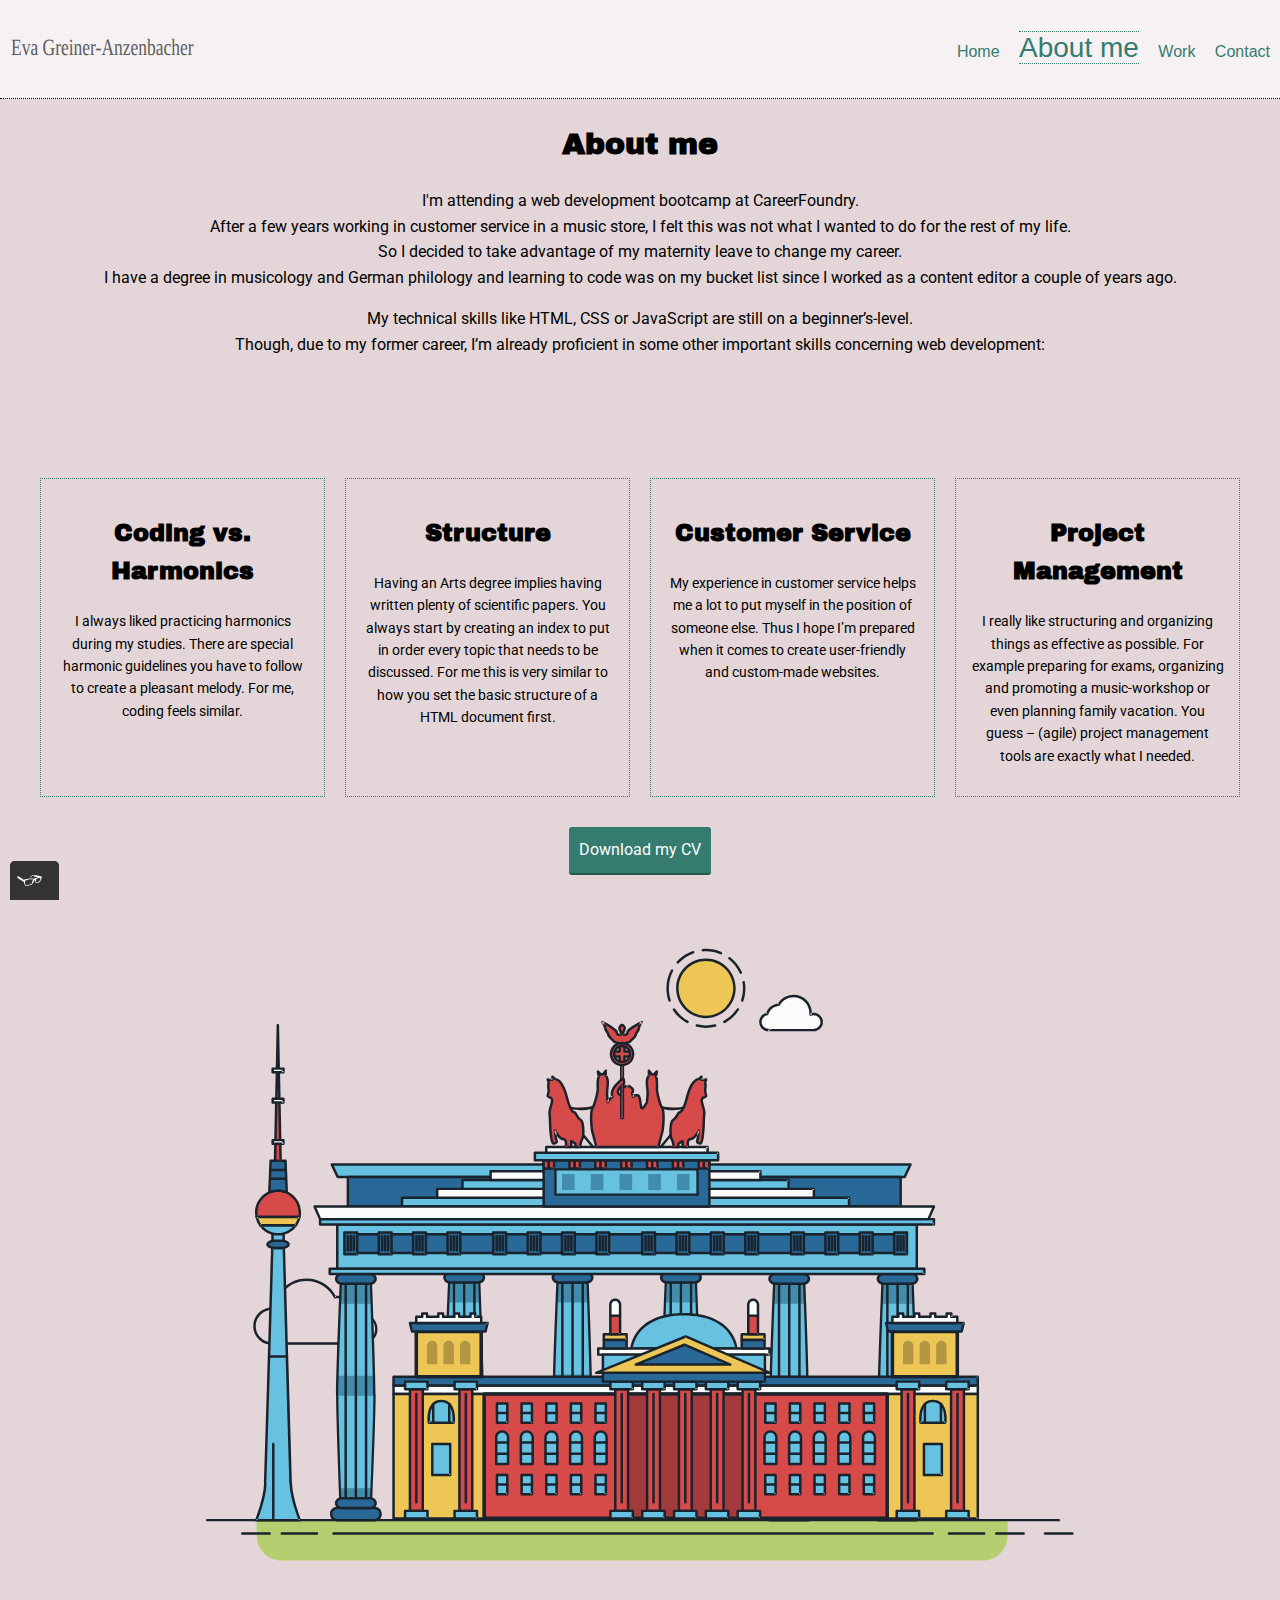
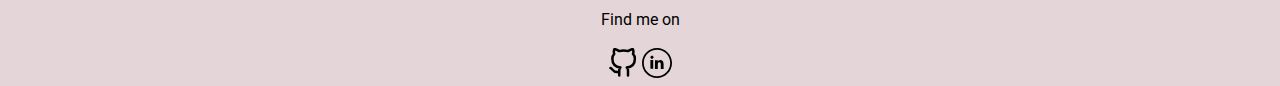
==== commit 4d4ec5e2: "Changed to styles.css" ====
--- a/about.html
+++ b/about.html
@@ -7,7 +7,7 @@
     <link rel="stylesheet" type="text/css" href="css/normalize.css">
     <link href="https://fonts.googleapis.com/css?family=Roboto:400,700&display=swap" rel="stylesheet">
     <link href="https://fonts.googleapis.com/css?family=Archivo+Black" rel="stylesheet">
-    <link rel="stylesheet" type="text/CSS" href="css/style.production.css">
+    <link rel="stylesheet" type="text/CSS" href="css/styles.css">
     <meta name="viewport" content="width=device-width, initial-scale=1">
   </head>
   <body>
--- a/css/styles.css
+++ b/css/styles.css
@@ -0,0 +1,415 @@
+/*
+Colors used
+
+Primary Color (Purple): #357b70;
+Color visited link: #05676e;
+Color aktive link: #489c79;
+Color navigation link hover: #254d47;
+Color text button: #fff;
+Color sun 0%: #edc655;
+Color sun 50%: #fcffad;
+Color sun 100%: #f76414;
+Color quadriga 0%: #D64A4A;
+Color quadriga 50%: #d87f7f;
+Color quadriga 100%: #e7d0d0;
+Color background header: #f6f2f3;
+Color background body: #e4d6d8;
+
+*/
+:root {
+  --primary-color: #357b70;
+  --dark-grey: #2b2b2b;
+  --color-background-body: #e4d6d8;
+  --color-background-header: #f6f2f3;
+  --color-link-visited: #05676e;
+  --color-link-active: #489c79;
+  --color-navigation-link-hover: #254d47;
+  --color-button-text: #fff;
+  --color-sun-0: #edc655;
+  --color-sun-50: #fcffad;
+  --color-sun-100: #f76414;
+  --color-quadriga-0: #D64A4A;
+  --color-quadriga-50: #d87f7f;
+  --color-quadriga-100: #e7d0d0;
+  --font-family-body: 'Roboto', sans-serif;
+  --font-family-headings: 'Archivo Black', sans-serif;
+  --font-size-body: 16px;
+  --font-weight-body: 400;
+  --font-weight-headings: 700;
+}
+
+* {
+  box-sizing: border-box;
+}
+
+body {
+  font-family: var(--font-family-body);
+  font-weight: var(--font-weight-body);
+  font-size: var(--font-size-body);
+  line-height: 1.6;
+  background-color: var(--color-background-body);
+}
+
+h1, thead {
+  font-family: var(--font-family-headings);
+  font-size: 30px;
+  font-weight: var(--font-weight-headings);
+}
+
+h2 {
+  font-family: var(--font-family-headings);
+  font-size: 24px;
+  font-weight: var(--font-weight-headings);
+}
+
+h3 {
+  font-size: 18px;
+  font-weight: var(--font-weight-headings);
+}
+
+thead {
+  font-size: 20px;
+  color: var(--primary-color);
+}
+
+a {
+  color: var(--primary-color);
+}
+
+a:visited {
+  color: var(--color-link-visited);
+}
+
+a:hover, a:focus {
+  /*no underlining when hovering over a link */
+  text-decoration: none;
+}
+
+a:active {
+  color: var(--color-link-active);
+}
+
+button, .button, a.button {
+  border: none;
+  display: inline-block;
+  font-family: var(--font-family-body);
+  /* styles the background color, font color, and text decoration (underline, etc.) of the button */
+  background-color: var(--primary-color);
+  color: var(--color-button-text);
+  text-decoration: none;
+  padding: 10px;
+  border-radius: 3px;
+  /* gives the button a bottom border with a width of 2px, a type of solid, and a color in RGBA format */
+  border-bottom: 2px solid rgba(0, 0, 0, 0.3);
+  margin: 30px auto;
+  transition: 0.2s opacity;
+}
+
+button:hover, button:focus, .button:hover, .button:focus {
+  /* lets the mouse appear as a hand when hovering over the button */
+  cursor: pointer;
+  opacity: 0.8;
+}
+
+.navigation-list__item {
+  text-decoration: none;
+}
+
+.navigation-list__item:hover {
+    font-size: 28px;
+    color: var(--color-navigation-link-hover);
+    transition: 0.1s font-size;
+}
+
+.navigation-list__item--active {
+  font-size: 28px;
+  border-bottom: dotted 1px;
+  border-top: dotted 1px;
+}
+
+.page-header {
+  display: flex;
+  width: 100%;
+  padding: 10px;
+  margin-bottom: 40px;
+  background-color: var(--color-background-header);
+  border-bottom: 0.5px dotted;
+  overflow: hidden;
+  position: fixed;
+  top: 0;
+}
+
+
+
+.page-header__item {
+  flex: 0 1 200px;
+  font-family: sans-serif;
+}
+
+.page-header__item:last-child {
+  flex-grow: 1;
+  text-align: right;
+}
+
+.navigation-list {
+  list-style-type: none;
+}
+
+.navigation-list li {
+  display: inline-block;
+  margin-left: 15px;
+}
+
+.page-footer {
+  clear: both;
+  display: flex;
+  flex-direction: column;
+  text-align: center;
+}
+
+/* index.html styles */
+
+.profile__portrait {
+  float: left;
+  width: 100%;
+  max-width: 250px;
+  height: auto;
+  margin-right: 40px;
+  border-radius: 50%;
+}
+
+.profile {
+  max-width: 700px;
+  margin: 0 auto;
+  margin-top: 120px;
+}
+
+/* about.html styles */
+
+.introduction:last-child {
+  width: 20%;
+  text-align: center;
+  padding: 20px;
+
+}
+
+.introduction {
+  display: block;
+  text-align: center;
+  margin: 10px 20px;
+  margin-top: 120px;
+}
+
+svg {
+  display: block;
+  margin: 30px auto;
+  width: 70%;
+}
+
+.my-skills {
+  display: grid;
+  grid-template-columns: 1fr 1fr 1fr 1fr;
+  grid-gap: 20px;
+  margin-left: 20px;
+  margin-right: 20px;
+}
+
+.my-skills__item {
+  border-style: dotted;
+  border-width: 0.5px;
+  border-color: var(--primary-color);
+  padding: 15px;
+  width: auto;
+  font-size: 14px;
+}
+
+
+
+/* work.html styles */
+
+/* project-list fallback */
+
+.project-list__item {
+  display: inline-block;
+  width: 33%;
+}
+
+section {
+  margin-top: 120px;
+}
+/* Styling CSS project-list */
+
+.project-list {
+  display: grid;
+  grid-template-columns: 1fr 1fr 1fr 1fr;
+  grid-gap: 20px;
+  margin-left: 20px;
+  margin-right: 20px;
+}
+
+.project-list__item {
+  border-style: solid;
+  border-width: 0.5px;
+  border-color: var(--primary-color);
+  padding: 15px;
+  width: auto;
+}
+
+#work-heading {
+  display: flex;
+  justify-content: center;
+}
+
+/* contact.html styles */
+
+.contact-data {
+  margin: auto;
+  text-align: center;
+  margin-top: 120px;
+}
+
+form {
+  margin: auto;
+  width: 25%;
+  display: flex;
+  flex-direction: column;
+}
+
+label {
+  margin: 10px 0px;
+}
+
+#send-massage {
+  margin: 10px 0px;
+  width: 120px;
+  border: none;
+  font-family: var(--font-family-body);
+  background-color: var(--primary-color);
+  color: var(--color-button-text);
+  text-decoration: none;
+  padding: 10px;
+  border-radius: 3px;
+  border-bottom: 2px solid rgba(0, 0, 0, 0.3);
+  text-align: left;
+}
+
+#send-massage:hover, #send-massage:focus {
+  cursor: pointer;
+  opacity: 0.8;
+}
+
+@media all and (max-width: 500px) {
+  .project-list {
+    grid-template-columns: 1fr;
+  }
+  svg {
+    margin: 10px auto;
+  }
+  .my-skills {
+    grid-template-columns: 1fr;
+  }
+}
+
+@media all and (min-width: 500px) and (max-width: 750px){
+  .project-list {
+    grid-template-columns: 1fr 1fr;
+  }
+  svg {
+    margin: 20px auto;
+  }
+  .my-skills {
+    grid-template-columns: 1fr 1fr;
+  }
+}
+
+@media all and (max-width: 750px) {
+  .project-list {
+    grid-gap: 10px;
+  }
+  .project-list__item:last-child {
+    grid-column: auto / auto;
+    grid-row: auto / auto;
+  }
+  h1 {
+    font-size: 22px;
+  }
+  .profile {
+    margin-left: 7%;
+  }
+  .my-skills {
+    grid-gap: 10px;
+  }
+}
+
+
+
+@keyframes color-change {
+  0% {
+    fill: var(--color-sun-0);
+  }
+  50% {
+    fill: var(--color-sun-50);
+  }
+  100% {
+    fill: var(--color-sun-100);
+  }
+}
+
+.sun {
+  animation: 4s color-change infinite alternate linear;
+}
+
+@keyframes cloud-move {
+  from {
+    transform: translate(0, 50px);
+  }
+  to {
+    transform: translate(200px, 50px);
+  }
+}
+
+.cloud-front {
+  animation: 30s cloud-move infinite alternate linear;
+}
+
+@keyframes cloud-move-reverse {
+  from {
+    transform: translate(446px, 48px);
+  }
+  to {
+    transform: translate(100px, 48px);
+  }
+}
+
+.cloud-back {
+  animation: 34s cloud-move-reverse infinite alternate linear;
+}
+
+@keyframes steepletop-rotate {
+  from {
+    transform: rotate(0deg);
+  }
+  to {
+    transform: rotate(45deg);
+  }
+}
+
+.steepletop {
+  animation: 2s steepletop-rotate infinite alternate linear;
+}
+
+@keyframes color-change-quadriga {
+  0% {
+    fill: var(--color-quadriga-0);
+  }
+  50% {
+    fill: var(--color-quadriga-50);
+  }
+  100% {
+    fill: var(--color-quadriga-50);
+  }
+}
+
+.quadriga-middle {
+  animation: 3s color-change-quadriga infinite alternate linear;
+}
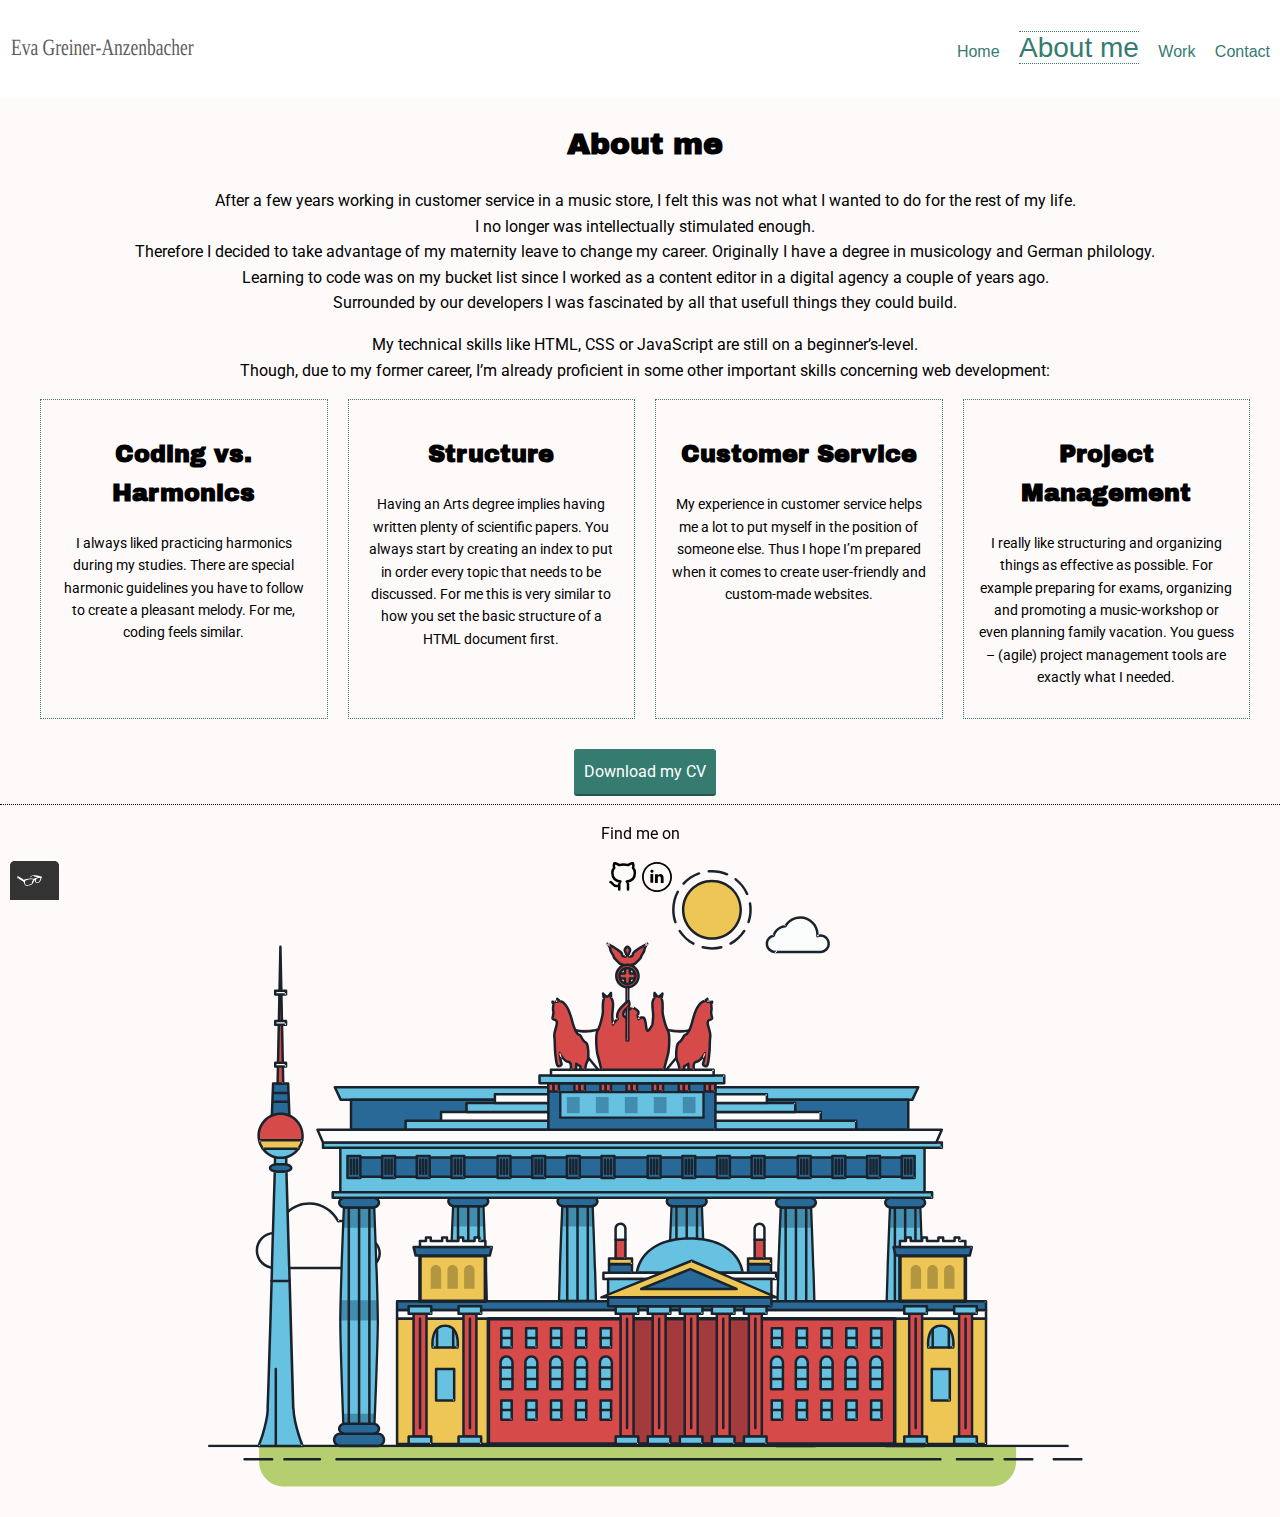
==== commit acc2cdd9: "Changed background color for footer" ====
--- a/about.html
+++ b/about.html
@@ -7,7 +7,7 @@
     <link rel="stylesheet" type="text/css" href="css/normalize.css">
     <link href="https://fonts.googleapis.com/css?family=Roboto:400,700&display=swap" rel="stylesheet">
     <link href="https://fonts.googleapis.com/css?family=Archivo+Black" rel="stylesheet">
-    <link rel="stylesheet" type="text/CSS" href="css/styles.css">
+    <link rel="stylesheet" type="text/CSS" href="css/style.production.css">
     <meta name="viewport" content="width=device-width, initial-scale=1">
   </head>
   <body>
@@ -32,10 +32,13 @@
     </header>
     <div class="introduction">
       <h1>About me</h1>
-      <p>I'm attending a web development bootcamp at CareerFoundry.<br>
-        After a few years working in customer service in a music store, I felt this was not what I wanted to do for the rest of my life.<br>
-        So I decided to take advantage of my maternity leave to change my career.  <br>
-        I have a degree in musicology and German philology and learning to code was on my bucket list since I worked as a content editor a couple of years ago.</p>
+      <p>After a few years working in customer service in a music store, I felt this was not what I wanted to do for the rest of my life.<br>
+        I no longer was intellectually stimulated enough.<br>
+        Therefore I decided to take advantage of my maternity leave to change my career.
+        Originally I have a degree in musicology and German philology.<br>
+        Learning to code was on my bucket list since I worked as a content editor in a digital agency a couple of years ago.<br>
+        Surrounded by our developers I was fascinated by all that usefull things they could build.
+</p>
       <p>My technical skills like HTML, CSS or JavaScript are still on a beginner’s-level.<br>
         Though, due to my former career, I’m already proficient in some other important skills concerning web development:</p>
         <section>
--- a/css/style.production.css
+++ b/css/style.production.css
@@ -0,0 +1,554 @@
+/*
+Colors used
+
+Primary Color (Purple): #357b70;
+Color visited link: #05676e;
+Color aktive link: #489c79;
+Color navigation link hover: #254d47;
+Color text button: #fff;
+Color sun 0%: #edc655;
+Color sun 50%: #fcffad;
+Color sun 100%: #f76414;
+Color quadriga 0%: #D64A4A;
+Color quadriga 50%: #d87f7f;
+Color quadriga 100%: #e7d0d0;
+Color background header: #fff;
+Color background body: #fefafa;
+
+
+*/
+
+* {
+  -webkit-box-sizing: border-box;
+          box-sizing: border-box;
+}
+
+body {
+  font-family: 'Roboto', sans-serif;
+  font-weight: 400;
+  font-size: 16px;
+  line-height: 1.6;
+  background-color: #fefafa;
+}
+
+h1 {
+  font-family: 'Archivo Black', sans-serif;
+  font-size: 30px;
+  font-weight: 700;
+}
+
+thead {
+  font-family: 'Archivo Black', sans-serif;
+  font-size: 30px;
+  font-weight: 700;
+}
+
+h2 {
+  font-family: 'Archivo Black', sans-serif;
+  font-size: 24px;
+  font-weight: 700;
+}
+
+h3 {
+  font-size: 18px;
+  font-weight: 700;
+}
+
+thead {
+  font-size: 20px;
+  color: #357b70;
+}
+
+a {
+  color: #357b70;
+}
+
+a:visited {
+  color: #05676e;
+}
+
+a:hover, a:focus {
+  /*no underlining when hovering over a link */
+  text-decoration: none;
+}
+
+a:active {
+  color: #489c79;
+}
+
+button {
+  border: none;
+  display: inline-block;
+  font-family: 'Roboto', sans-serif;
+  /* styles the background color, font color, and text decoration (underline, etc.) of the button */
+  background-color: #357b70;
+  color: #fff;
+  text-decoration: none;
+  padding: 10px;
+  border-radius: 3px;
+  /* gives the button a bottom border with a width of 2px, a type of solid, and a color in RGBA format */
+  border-bottom: 2px solid rgba(0, 0, 0, 0.3);
+  margin: 30px auto;
+  -webkit-transition: 0.2s opacity;
+  -o-transition: 0.2s opacity;
+  transition: 0.2s opacity;
+}
+
+.button {
+  border: none;
+  display: inline-block;
+  font-family: 'Roboto', sans-serif;
+  /* styles the background color, font color, and text decoration (underline, etc.) of the button */
+  background-color: #357b70;
+  color: #fff;
+  text-decoration: none;
+  padding: 10px;
+  border-radius: 3px;
+  /* gives the button a bottom border with a width of 2px, a type of solid, and a color in RGBA format */
+  border-bottom: 2px solid rgba(0, 0, 0, 0.3);
+  margin: 30px auto;
+  -webkit-transition: 0.2s opacity;
+  -o-transition: 0.2s opacity;
+  transition: 0.2s opacity;
+}
+
+a.button {
+  border: none;
+  display: inline-block;
+  font-family: 'Roboto', sans-serif;
+  /* styles the background color, font color, and text decoration (underline, etc.) of the button */
+  background-color: #357b70;
+  color: #fff;
+  text-decoration: none;
+  padding: 10px;
+  border-radius: 3px;
+  /* gives the button a bottom border with a width of 2px, a type of solid, and a color in RGBA format */
+  border-bottom: 2px solid rgba(0, 0, 0, 0.3);
+  margin: 30px auto;
+  -webkit-transition: 0.2s opacity;
+  -o-transition: 0.2s opacity;
+  transition: 0.2s opacity;
+}
+
+button:hover, button:focus, .button:hover, .button:focus {
+  /* lets the mouse appear as a hand when hovering over the button */
+  cursor: pointer;
+  opacity: 0.8;
+}
+
+.navigation-list__item {
+  text-decoration: none;
+}
+
+.navigation-list__item:hover {
+    font-size: 28px;
+    color: #254d47;
+    -webkit-transition: 0.1s font-size;
+    -o-transition: 0.1s font-size;
+    transition: 0.1s font-size;
+}
+
+.navigation-list__item--active {
+  font-size: 28px;
+  border-bottom: dotted 1px;
+  border-top: dotted 1px;
+}
+
+.page-header {
+  display: -webkit-box;
+  display: -ms-flexbox;
+  display: flex;
+  width: 100%;
+  padding: 10px;
+  margin-bottom: 40px;
+  background-color: #fff;
+  overflow: hidden;
+  position: fixed;
+  top: 0;
+}
+
+
+
+.page-header__item {
+  -webkit-box-flex: 0;
+      -ms-flex: 0 1 200px;
+          flex: 0 1 200px;
+  font-family: sans-serif;
+}
+
+.page-header__item:last-child {
+  -webkit-box-flex: 1;
+      -ms-flex-positive: 1;
+          flex-grow: 1;
+  text-align: right;
+}
+
+.navigation-list {
+  list-style-type: none;
+}
+
+.navigation-list li {
+  display: inline-block;
+  margin-left: 15px;
+}
+
+.page-footer {
+  clear: both;
+  display: -webkit-box;
+  display: -ms-flexbox;
+  display: flex;
+  -webkit-box-orient: vertical;
+  -webkit-box-direction: normal;
+      -ms-flex-direction: column;
+          flex-direction: column;
+  text-align: center;
+  width: 100%;
+  overflow: hidden;
+  position: fixed;
+  bottom: 0;
+  border-top: 0.5px dotted;
+}
+
+/* index.html styles */
+
+.profile__portrait {
+  float:left;
+  width: 100%;
+  max-width: 250px;
+  height: auto;
+  margin-bottom: 100px;
+  margin-right: 40px;
+  border-radius: 50%;
+}
+
+.profile {
+  max-width: 700px;
+  margin: 0 auto;
+  margin-top: 120px;
+}
+
+.profile__text {
+  display: -webkit-box;
+  display: -ms-flexbox;
+  display: flex;
+  -webkit-box-orient: vertical;
+  -webkit-box-direction: normal;
+      -ms-flex-direction: column;
+          flex-direction: column;
+}
+
+/* about.html styles */
+
+.introduction:last-child {
+  width: 20%;
+  text-align: center;
+  padding: 20px;
+
+}
+
+.introduction {
+  display: block;
+  text-align: center;
+  margin: 120px 10px 20px 20px;
+}
+
+svg {
+  display: block;
+  margin: 30px auto;
+  width: 70%;
+}
+
+.my-skills {
+  display: -ms-grid;
+  display: grid;
+  -ms-grid-columns: 1fr 20px 1fr 20px 1fr 20px 1fr;
+  grid-template-columns: 1fr 1fr 1fr 1fr;
+  grid-gap: 20px;
+  margin-left: 20px;
+  margin-right: 20px;
+}
+
+.my-skills__item {
+  border-style: dotted;
+  border-width: 0.5px;
+  border-color: #357b70;
+  padding: 15px;
+  width: auto;
+  font-size: 14px;
+}
+
+
+
+/* work.html styles */
+
+/* project-list fallback */
+
+.project-list__item {
+  display: inline-block;
+  width: 33%;
+}
+
+.work-section {
+  margin-top: 120px;
+}
+/* Styling CSS project-list */
+
+.project-list {
+  display: -ms-grid;
+  display: grid;
+  -ms-grid-columns: 1fr 20px 1fr 20px 1fr 20px 1fr;
+  grid-template-columns: 1fr 1fr 1fr 1fr;
+  grid-gap: 20px;
+  margin-left: 20px;
+  margin-right: 20px;
+}
+
+.project-list__item {
+  border-style: solid;
+  border-width: 0.5px;
+  border-color: #357b70;
+  padding: 15px;
+  width: auto;
+}
+
+#work-heading {
+  display: -webkit-box;
+  display: -ms-flexbox;
+  display: flex;
+  -webkit-box-pack: center;
+      -ms-flex-pack: center;
+          justify-content: center;
+}
+
+/* contact.html styles */
+
+.contact-data {
+  margin: auto;
+  text-align: center;
+  margin-top: 120px;
+}
+
+form {
+  margin: auto;
+  width: 25%;
+  display: -webkit-box;
+  display: -ms-flexbox;
+  display: flex;
+  -webkit-box-orient: vertical;
+  -webkit-box-direction: normal;
+      -ms-flex-direction: column;
+          flex-direction: column;
+}
+
+label {
+  margin: 10px 0px;
+}
+
+#send-massage {
+  margin: 10px 0px;
+  width: 120px;
+  border: none;
+  font-family: 'Roboto', sans-serif;
+  background-color: #357b70;
+  color: #fff;
+  text-decoration: none;
+  padding: 10px;
+  border-radius: 3px;
+  border-bottom: 2px solid rgba(0, 0, 0, 0.3);
+  text-align: left;
+}
+
+#send-massage:hover, #send-massage:focus {
+  cursor: pointer;
+  opacity: 0.8;
+}
+
+@media all and (max-width: 500px) {
+  .project-list {
+    -ms-grid-columns: 1fr;
+    grid-template-columns: 1fr;
+  }
+  svg {
+    margin: 10px auto;
+  }
+  .my-skills {
+    -ms-grid-columns: 1fr;
+    grid-template-columns: 1fr;
+  }
+}
+
+@media all and (min-width: 500px) and (max-width: 750px){
+  .project-list {
+    -ms-grid-columns: 1fr 20px 1fr;
+    grid-template-columns: 1fr 1fr;
+  }
+  svg {
+    margin: 20px auto;
+  }
+  .my-skills {
+    -ms-grid-columns: 1fr 20px 1fr;
+    grid-template-columns: 1fr 1fr;
+  }
+}
+
+@media all and (max-width: 750px) {
+  .project-list {
+    grid-gap: 10px;
+  }
+  .project-list__item:last-child {
+    grid-column: auto / auto;
+    grid-row: auto / auto;
+  }
+  h1 {
+    font-size: 22px;
+  }
+  .profile {
+    margin-left: 7%;
+  }
+  .my-skills {
+    grid-gap: 10px;
+  }
+}
+
+
+
+@-webkit-keyframes color-change {
+  0% {
+    fill: #edc655;
+  }
+  50% {
+    fill: #fcffad;
+  }
+  100% {
+    fill: #f76414;
+  }
+}
+
+
+
+@keyframes color-change {
+  0% {
+    fill: #edc655;
+  }
+  50% {
+    fill: #fcffad;
+  }
+  100% {
+    fill: #f76414;
+  }
+}
+
+.sun {
+  -webkit-animation: 4s color-change infinite alternate linear;
+          animation: 4s color-change infinite alternate linear;
+}
+
+@-webkit-keyframes cloud-move {
+  from {
+    -webkit-transform: translate(0, 50px);
+            transform: translate(0, 50px);
+  }
+  to {
+    -webkit-transform: translate(200px, 50px);
+            transform: translate(200px, 50px);
+  }
+}
+
+@keyframes cloud-move {
+  from {
+    -webkit-transform: translate(0, 50px);
+            transform: translate(0, 50px);
+  }
+  to {
+    -webkit-transform: translate(200px, 50px);
+            transform: translate(200px, 50px);
+  }
+}
+
+.cloud-front {
+  -webkit-animation: 30s cloud-move infinite alternate linear;
+          animation: 30s cloud-move infinite alternate linear;
+}
+
+@-webkit-keyframes cloud-move-reverse {
+  from {
+    -webkit-transform: translate(446px, 48px);
+            transform: translate(446px, 48px);
+  }
+  to {
+    -webkit-transform: translate(100px, 48px);
+            transform: translate(100px, 48px);
+  }
+}
+
+@keyframes cloud-move-reverse {
+  from {
+    -webkit-transform: translate(446px, 48px);
+            transform: translate(446px, 48px);
+  }
+  to {
+    -webkit-transform: translate(100px, 48px);
+            transform: translate(100px, 48px);
+  }
+}
+
+.cloud-back {
+  -webkit-animation: 34s cloud-move-reverse infinite alternate linear;
+          animation: 34s cloud-move-reverse infinite alternate linear;
+}
+
+@-webkit-keyframes steepletop-rotate {
+  from {
+    -webkit-transform: rotate(0deg);
+            transform: rotate(0deg);
+  }
+  to {
+    -webkit-transform: rotate(45deg);
+            transform: rotate(45deg);
+  }
+}
+
+@keyframes steepletop-rotate {
+  from {
+    -webkit-transform: rotate(0deg);
+            transform: rotate(0deg);
+  }
+  to {
+    -webkit-transform: rotate(45deg);
+            transform: rotate(45deg);
+  }
+}
+
+.steepletop {
+  -webkit-animation: 2s steepletop-rotate infinite alternate linear;
+          animation: 2s steepletop-rotate infinite alternate linear;
+}
+
+@-webkit-keyframes color-change-quadriga {
+  0% {
+    fill: #D64A4A;
+  }
+  50% {
+    fill: #d87f7f;
+  }
+  100% {
+    fill: #d87f7f;
+  }
+}
+
+@keyframes color-change-quadriga {
+  0% {
+    fill: #D64A4A;
+  }
+  50% {
+    fill: #d87f7f;
+  }
+  100% {
+    fill: #d87f7f;
+  }
+}
+
+.quadriga-middle {
+  -webkit-animation: 3s color-change-quadriga infinite alternate linear;
+          animation: 3s color-change-quadriga infinite alternate linear;
+}
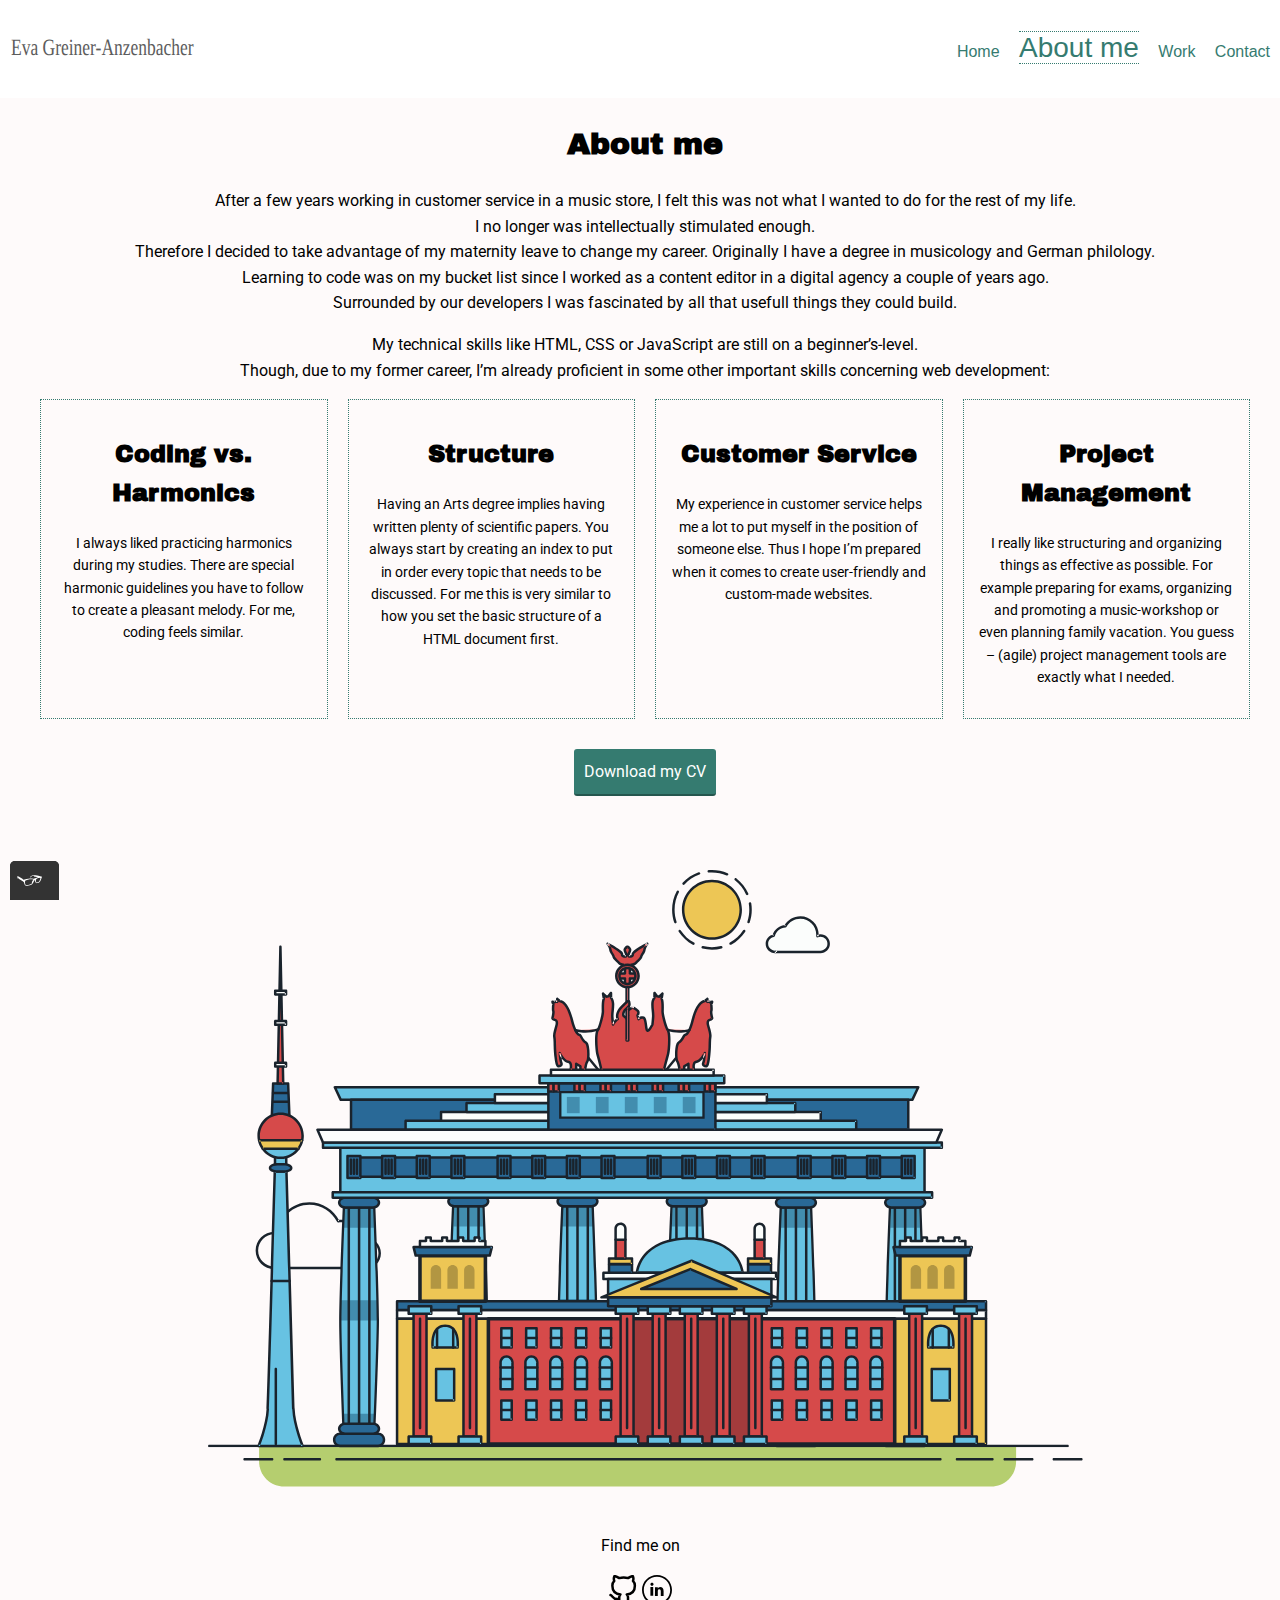
==== commit 51b7cb73: "corrected class for navigation list active on about.html" ====
--- a/about.html
+++ b/about.html
@@ -16,7 +16,7 @@
       <nav class=" main navigation page-header__item">
         <ul role="menubar" class="navigation-list">
           <li role="presentation">
-            <a href="index.html" role="menuitem" class="navigation-list__item navigation-list__item">Home</a>
+            <a href="index.html" role="menuitem" class="navigation-list__item">Home</a>
           </li>
           <li role="presentation">
             <a href="about.html" role="menuitem" class="navigation-list__item navigation-list__item--active">About me</a>
--- a/css/style.production.css
+++ b/css/style.production.css
@@ -203,10 +203,7 @@
           flex-direction: column;
   text-align: center;
   width: 100%;
-  overflow: hidden;
-  position: fixed;
-  bottom: 0;
-  border-top: 0.5px dotted;
+  background-color: #fefafa
 }
 
 /* index.html styles */
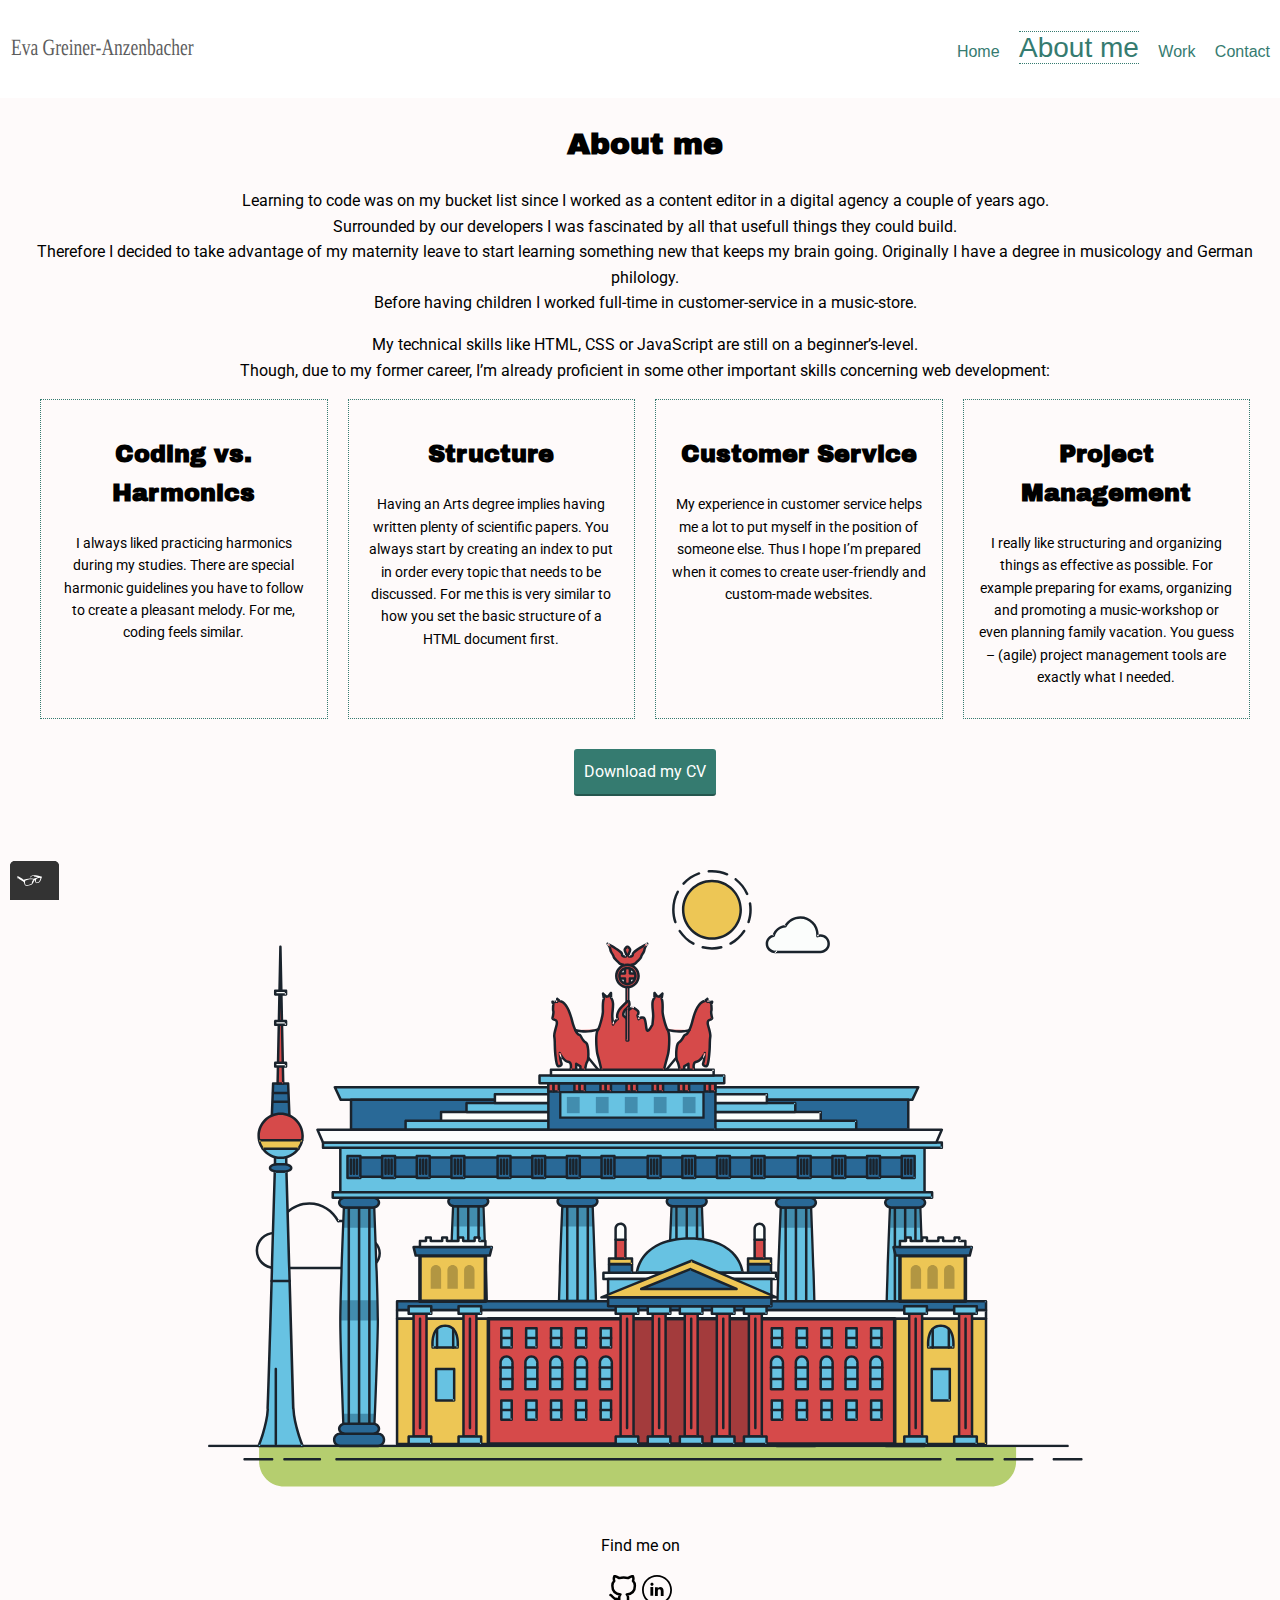
==== commit e5c02d0f: "Updated content" ====
--- a/about.html
+++ b/about.html
@@ -32,12 +32,12 @@
     </header>
     <div class="introduction">
       <h1>About me</h1>
-      <p>After a few years working in customer service in a music store, I felt this was not what I wanted to do for the rest of my life.<br>
-        I no longer was intellectually stimulated enough.<br>
-        Therefore I decided to take advantage of my maternity leave to change my career.
-        Originally I have a degree in musicology and German philology.<br>
-        Learning to code was on my bucket list since I worked as a content editor in a digital agency a couple of years ago.<br>
-        Surrounded by our developers I was fascinated by all that usefull things they could build.
+      <p>Learning to code was on my bucket list since I worked as a content editor in a digital agency a couple of years ago.<br>
+Surrounded by our developers I was fascinated by all that usefull things they could build. <br>
+Therefore I decided to take advantage of my maternity leave to start learning something new that keeps my brain going.
+Originally I have a degree in musicology and German philology.<br>
+Before having children I worked full-time in customer-service in a music-store.<br>
+        
 </p>
       <p>My technical skills like HTML, CSS or JavaScript are still on a beginner’s-level.<br>
         Though, due to my former career, I’m already proficient in some other important skills concerning web development:</p>
